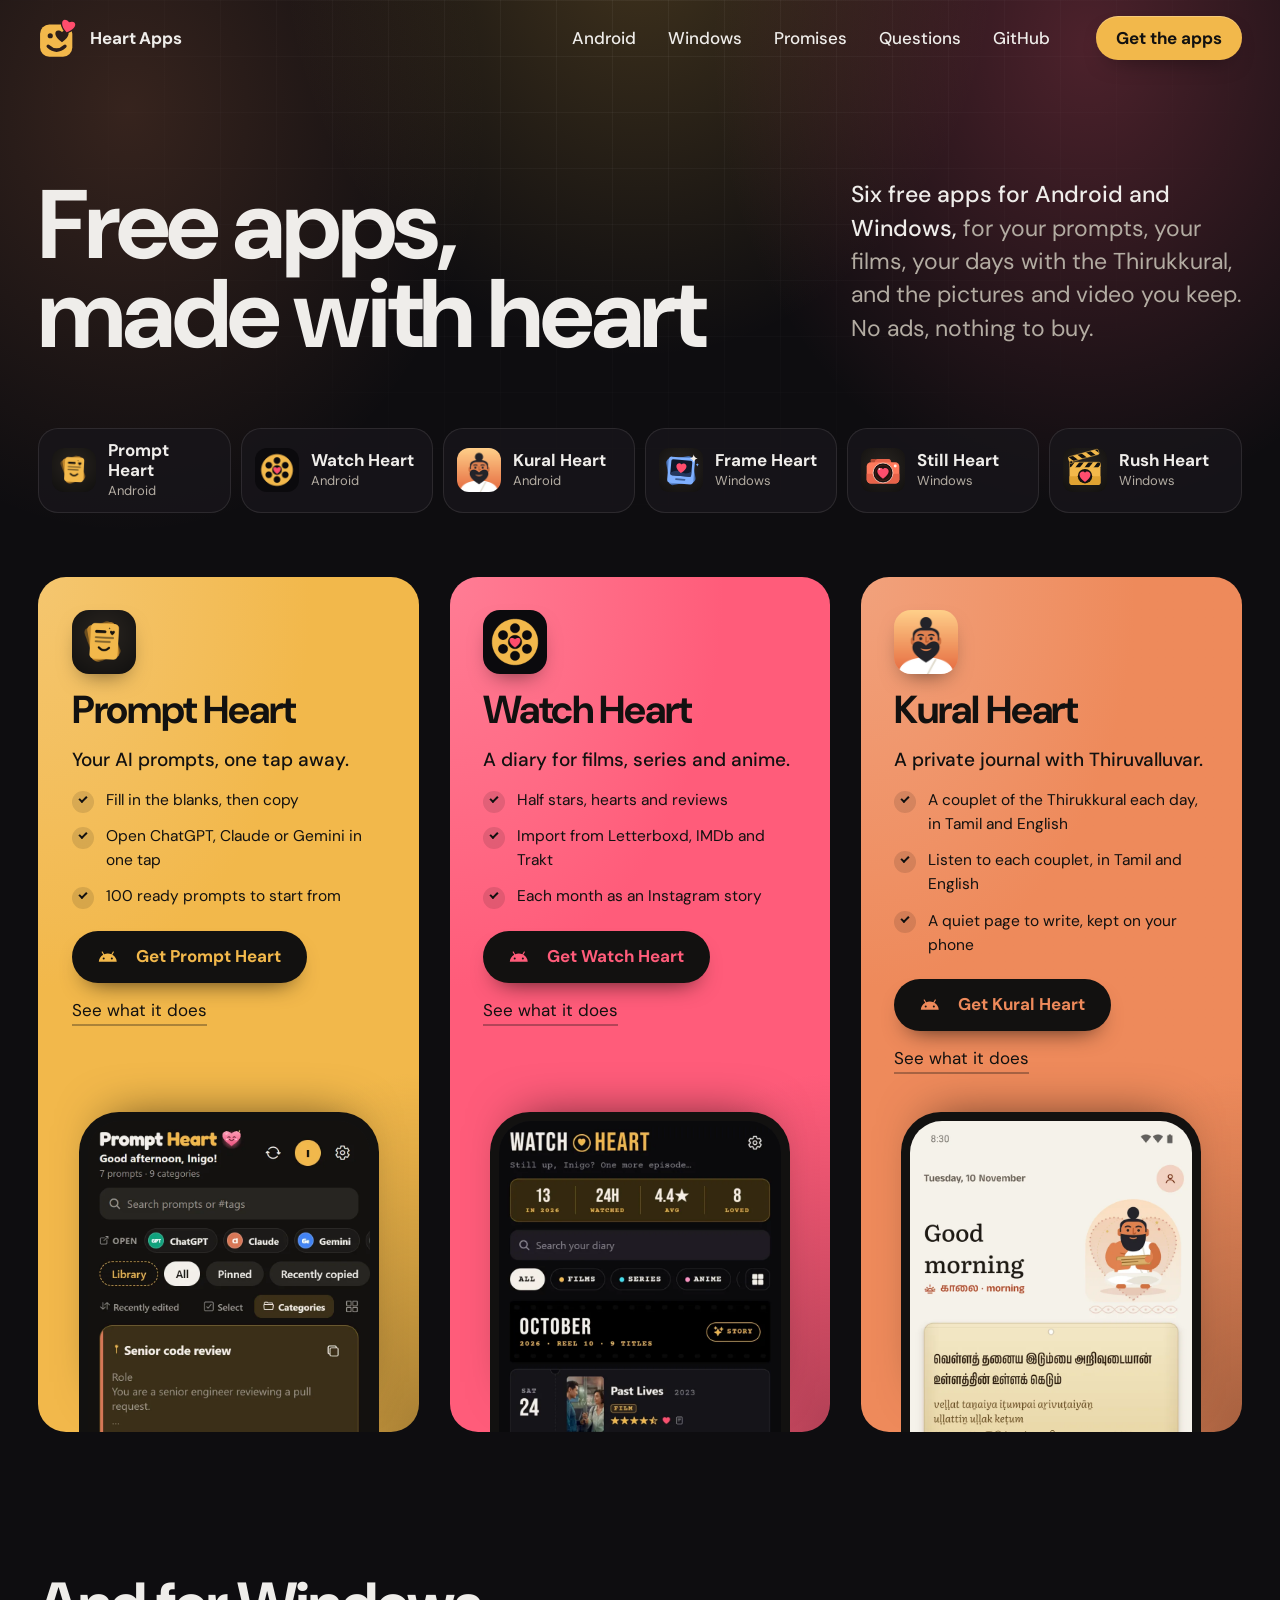
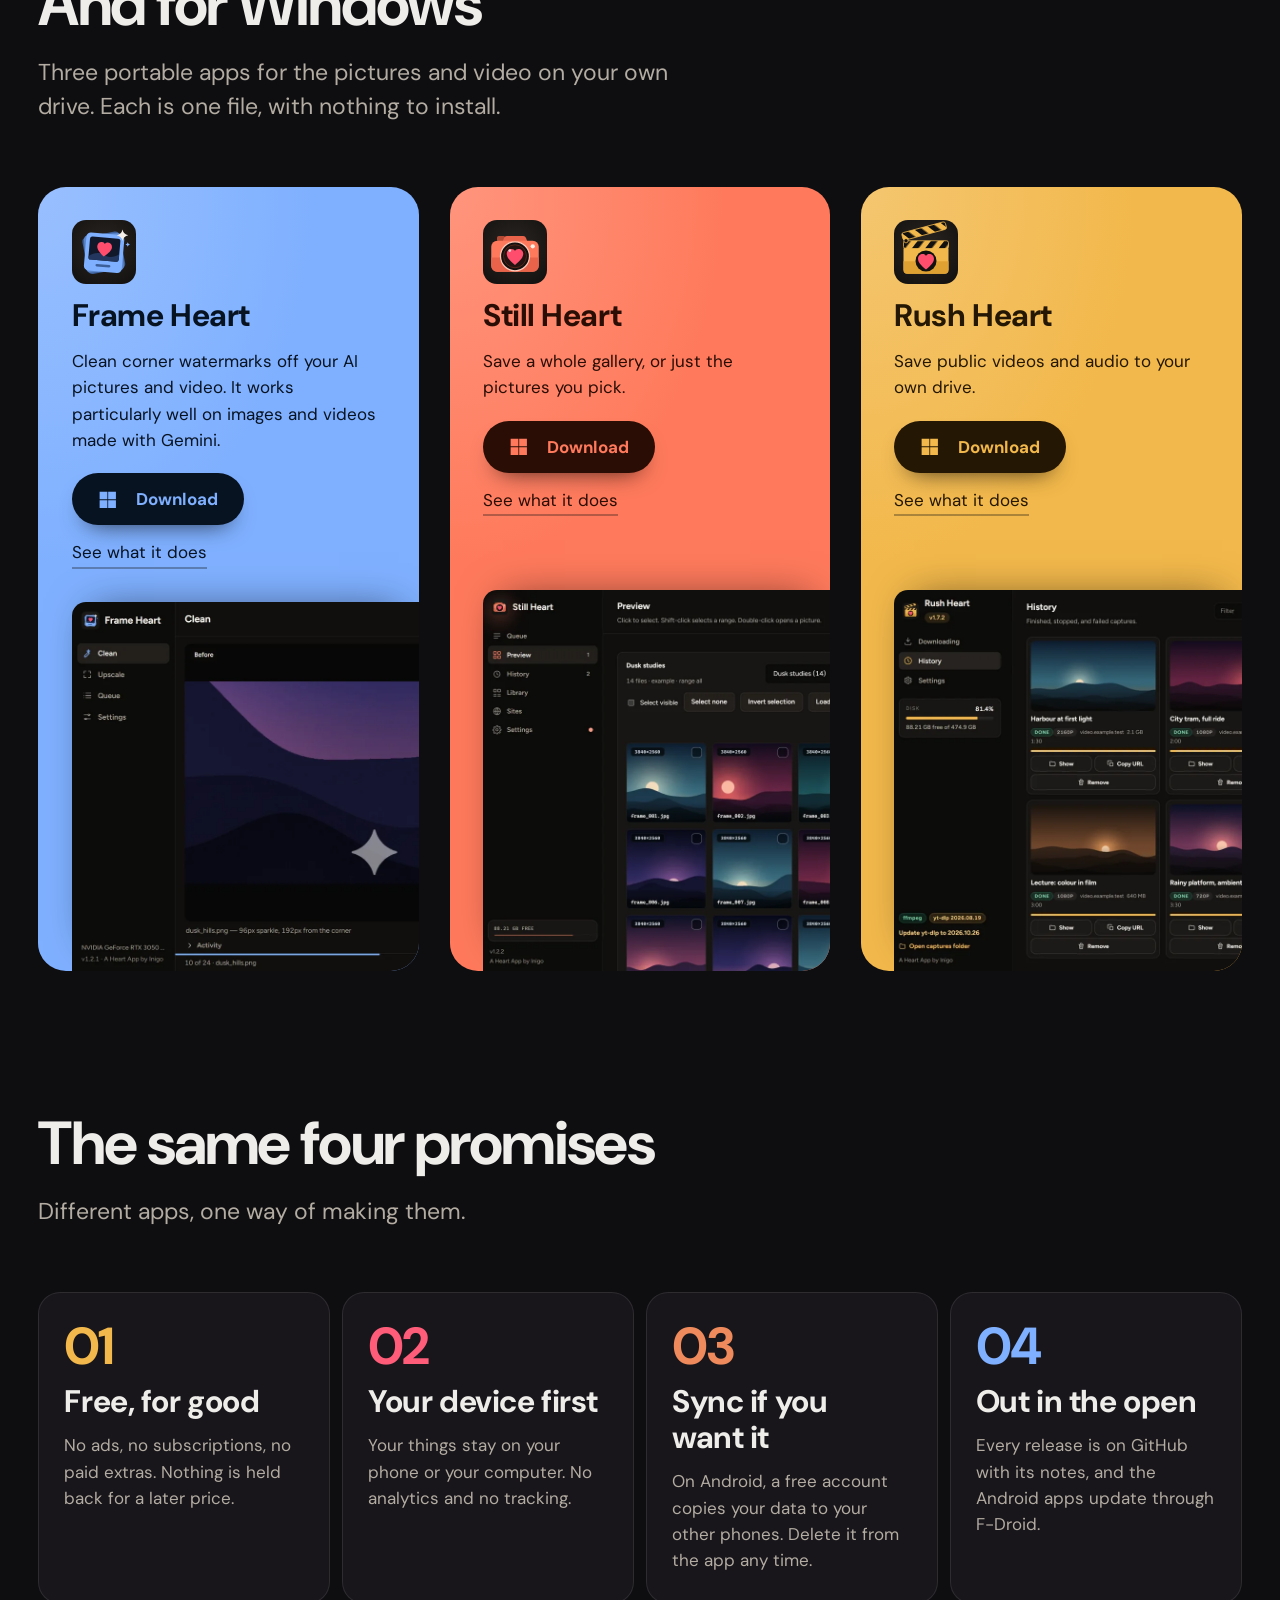
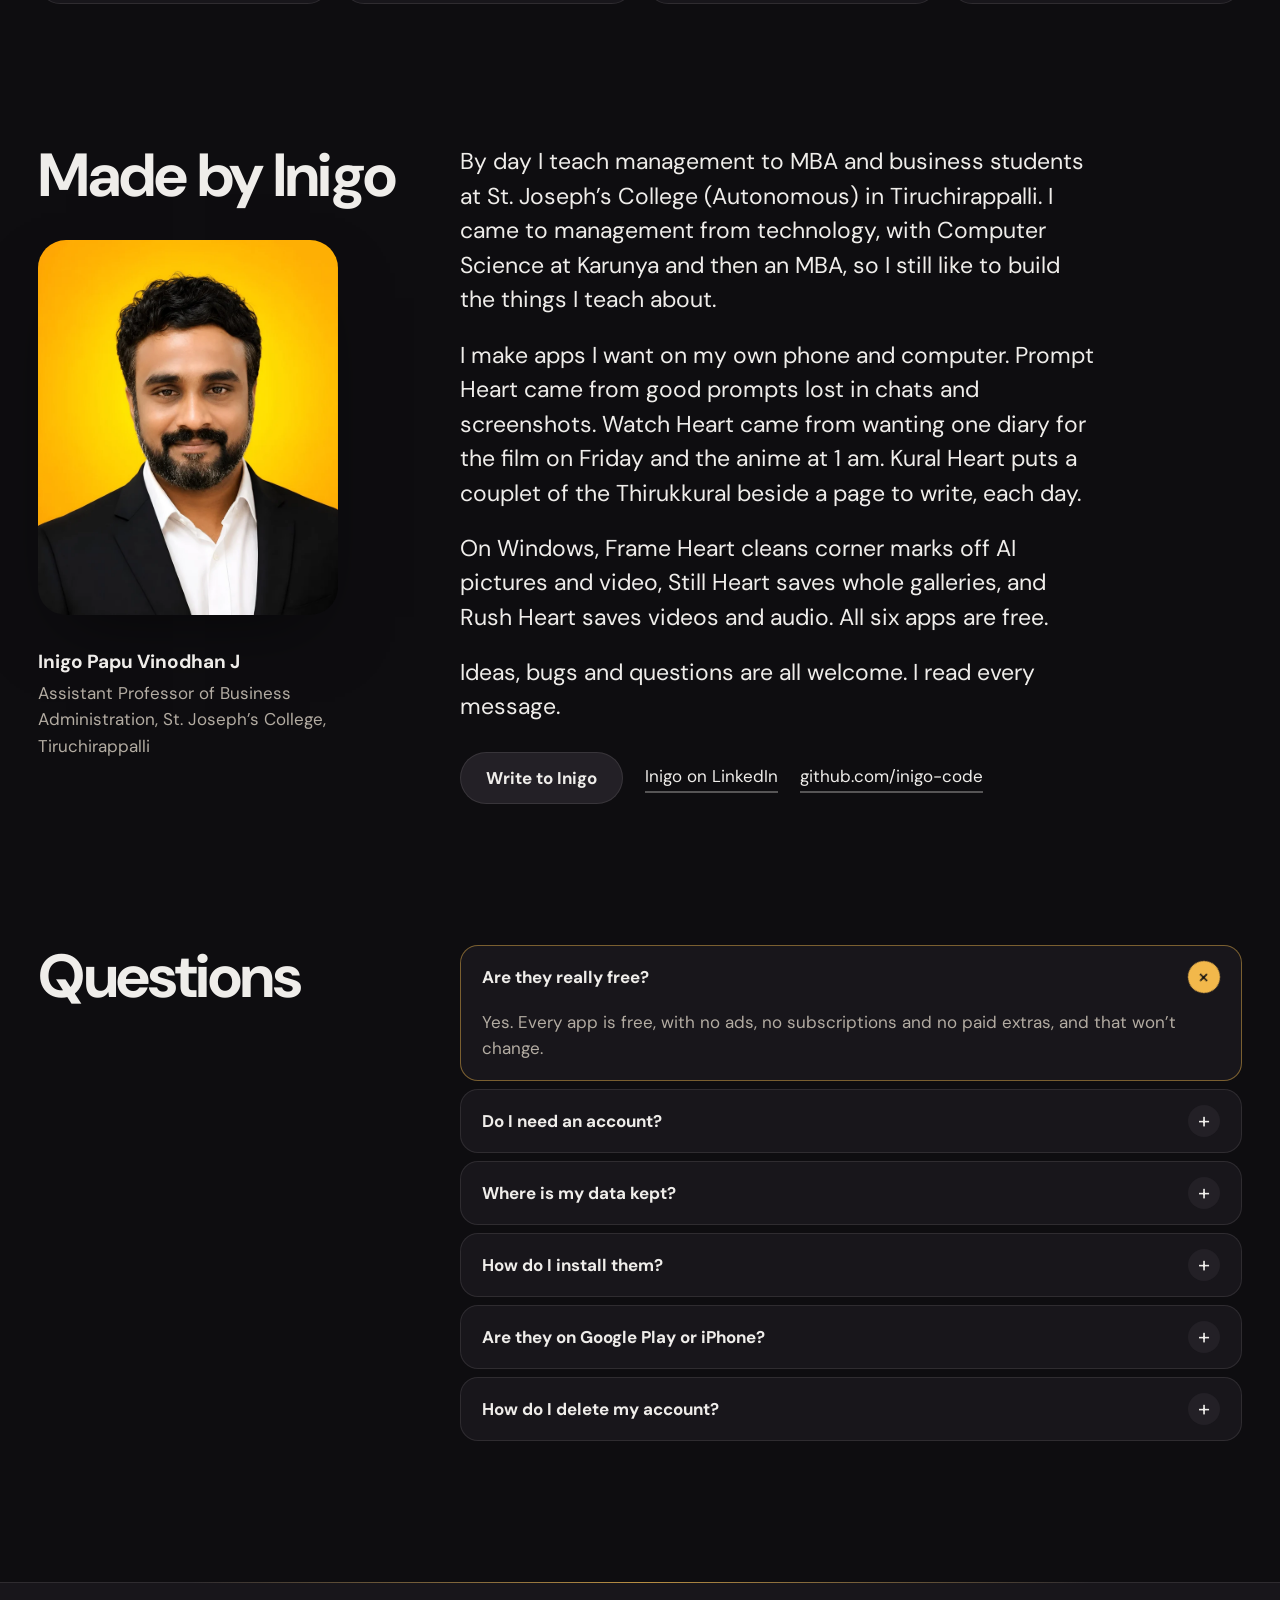
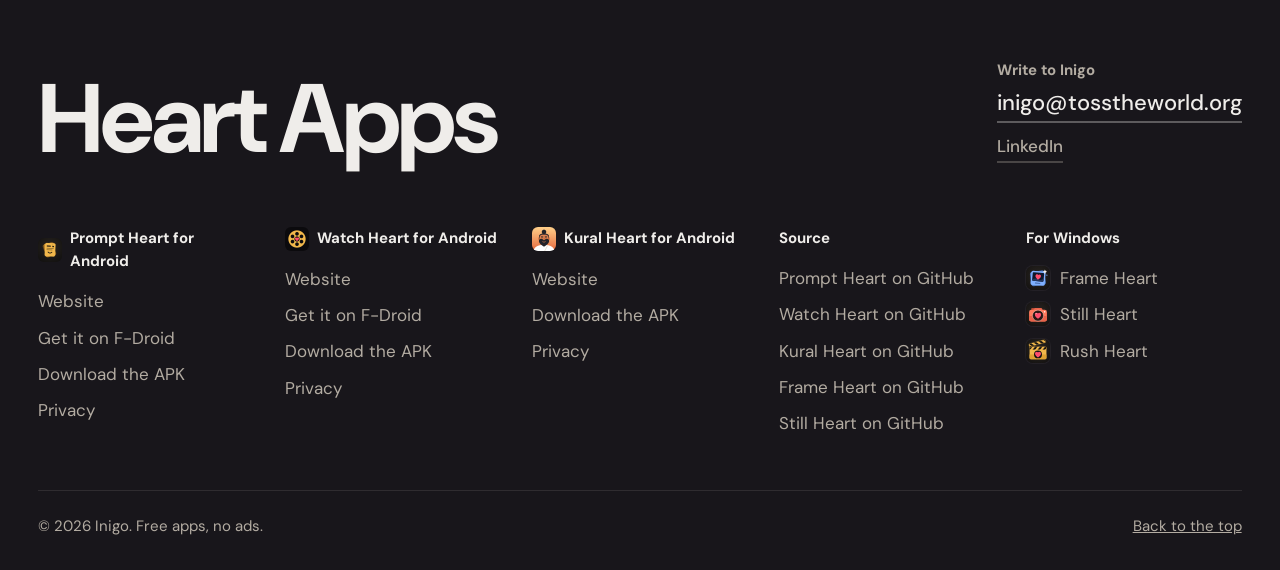
==== index.html @ 4a8f4461 "About: drop the TOSS and SEYALYST paragraph" ====
<!doctype html>
<html lang="en">
<head>
  <meta charset="utf-8">
  <meta name="viewport" content="width=device-width, initial-scale=1">
  <title>Heart Apps · Free apps, made with heart</title>
  <meta name="description" content="Free apps by Inigo. Prompt Heart, Watch Heart and Kural Heart for Android; Frame Heart, Still Heart and Rush Heart for Windows. No ads, no tracking, nothing to buy.">
  <meta name="theme-color" content="#0E0D10">
  <meta property="og:title" content="Heart Apps">
  <meta property="og:description" content="Free apps for Android and Windows, made with heart. No ads, no tracking, nothing to buy.">
  <meta property="og:image" content="https://inigo-code.github.io/assets/heart-apps-preview.png">
  <meta property="og:image:width" content="1200">
  <meta property="og:image:height" content="630">
  <meta property="og:image:alt" content="The Heart Apps logo: a smiling app tile whose heart-shaped eye has popped out">
  <meta name="twitter:card" content="summary_large_image">
  <link rel="icon" href="assets/heart-apps.svg" type="image/svg+xml">
  <link rel="icon" href="assets/heart-apps-180.png" sizes="180x180">
  <link rel="apple-touch-icon" href="assets/heart-apps-180.png">
  <link rel="preconnect" href="https://fonts.googleapis.com">
  <link rel="preconnect" href="https://fonts.gstatic.com" crossorigin>
  <link href="https://fonts.googleapis.com/css2?family=DM+Sans:opsz,wght@9..40,400;9..40,500;9..40,700&display=swap" rel="stylesheet">
  <link rel="stylesheet" href="heart.css">
  <link rel="stylesheet" href="site.css">
  <script>document.documentElement.classList.add('js')</script>
</head>
<body>
<main id="top">

  <header class="bar wrap">
    <a class="brand" href="#top" aria-label="Heart Apps, back to top"><img src="assets/heart-apps.svg" width="40" height="40" alt="">Heart Apps</a>
    <nav aria-label="Sections">
      <a href="#apps">Android</a>
      <a href="#windows">Windows</a>
      <a href="#promises">Promises</a>
      <a href="#questions">Questions</a>
      <a href="https://github.com/inigo-code">GitHub</a>
    </nav>
    <a class="button button-small" href="#apps">Get the apps</a>
  </header>

  <section class="intro wrap" aria-labelledby="hero-title">
    <h1 id="hero-title" class="h1" data-reveal>Free apps,<br> made with heart</h1>
    <p class="lede" data-reveal style="--i:1"><strong>Six free apps for Android and Windows,</strong> for your prompts, your films, your days with the Thirukkural, and the pictures and video you keep. No ads, nothing to buy.</p>
    <nav class="family" aria-label="All six apps" data-reveal style="--i:2">
      <a href="https://inigo-code.github.io/prompt-heart-site/"><img src="assets/prompt-heart.png" width="44" height="44" alt=""><span><strong>Prompt Heart</strong><small>Android</small></span></a>
      <a href="https://inigo-code.github.io/watch-heart-site/"><img src="assets/watch-heart.png" width="44" height="44" alt=""><span><strong>Watch Heart</strong><small>Android</small></span></a>
      <a href="https://inigo-code.github.io/kural-heart-site/"><img src="assets/kural-heart.png" width="44" height="44" alt=""><span><strong>Kural Heart</strong><small>Android</small></span></a>
      <a class="win" href="https://inigo-code.github.io/frame-heart-site/"><img src="assets/frame-heart.svg" width="44" height="44" alt=""><span><strong>Frame Heart</strong><small>Windows</small></span></a>
      <a class="win" href="https://inigo-code.github.io/still-heart-site/"><img src="assets/still-heart.svg" width="44" height="44" alt=""><span><strong>Still Heart</strong><small>Windows</small></span></a>
      <a class="win" href="https://inigo-code.github.io/rush-heart-site/"><img src="assets/rush-heart.svg" width="44" height="44" alt=""><span><strong>Rush Heart</strong><small>Windows</small></span></a>
    </nav>
  </section>

  <!-- The Android apps, each on its own field of colour, each with one screen -->
  <section id="apps" class="apps wrap" aria-label="The apps">
    <article class="app app-ph" aria-labelledby="ph-title" data-reveal style="--i:2">
      <div class="app-text">
        <img class="app-icon" src="assets/prompt-heart.png" width="72" height="72" alt="">
        <h2 id="ph-title" class="h2">Prompt Heart</h2>
        <p class="app-line">Your AI prompts, one tap away.</p>
        <ul class="ticks">
          <li>Fill in the blanks, then copy</li>
          <li>Open ChatGPT, Claude or Gemini in one tap</li>
          <li>100 ready prompts to start from</li>
        </ul>
        <p class="actions">
          <a class="button" href="https://inigo-code.github.io/prompt-heart-site/fdroid.html" aria-label="Get Prompt Heart for Android"><svg class="button-logo" viewBox="0 0 24 24" aria-hidden="true" focusable="false"><path d="M17.6 9.48l1.84-3.18c.16-.31.04-.69-.26-.85-.29-.15-.65-.06-.83.22l-1.88 3.24a11.43 11.43 0 0 0-8.94 0L5.65 5.67c-.19-.28-.55-.37-.84-.22-.3.16-.42.54-.26.85L6.4 9.48A10.78 10.78 0 0 0 1 18h22a10.78 10.78 0 0 0-5.4-8.52zM7 15.25a1.25 1.25 0 1 1 0-2.5 1.25 1.25 0 0 1 0 2.5zm10 0a1.25 1.25 0 1 1 0-2.5 1.25 1.25 0 0 1 0 2.5z"/></svg>Get Prompt Heart</a>
          <a class="link" href="https://inigo-code.github.io/prompt-heart-site/">See what it does</a>
        </p>
      </div>
      <figure class="app-shot phone"><img src="assets/ph-home.webp" width="780" height="1688" alt="Prompt Heart's home screen: pinned prompts with their categories and an Open bar for ChatGPT, Claude and Gemini" fetchpriority="high"></figure>
    </article>

    <article class="app app-wh" aria-labelledby="wh-title" data-reveal style="--i:3">
      <div class="app-text">
        <img class="app-icon" src="assets/watch-heart.png" width="72" height="72" alt="">
        <h2 id="wh-title" class="h2">Watch Heart</h2>
        <p class="app-line">A diary for films, series and anime.</p>
        <ul class="ticks">
          <li>Half stars, hearts and reviews</li>
          <li>Import from Letterboxd, IMDb and Trakt</li>
          <li>Each month as an Instagram story</li>
        </ul>
        <p class="actions">
          <a class="button" href="https://inigo-code.github.io/watch-heart-site/fdroid.html" aria-label="Get Watch Heart for Android"><svg class="button-logo" viewBox="0 0 24 24" aria-hidden="true" focusable="false"><path d="M17.6 9.48l1.84-3.18c.16-.31.04-.69-.26-.85-.29-.15-.65-.06-.83.22l-1.88 3.24a11.43 11.43 0 0 0-8.94 0L5.65 5.67c-.19-.28-.55-.37-.84-.22-.3.16-.42.54-.26.85L6.4 9.48A10.78 10.78 0 0 0 1 18h22a10.78 10.78 0 0 0-5.4-8.52zM7 15.25a1.25 1.25 0 1 1 0-2.5 1.25 1.25 0 0 1 0 2.5zm10 0a1.25 1.25 0 1 1 0-2.5 1.25 1.25 0 0 1 0 2.5z"/></svg>Get Watch Heart</a>
          <a class="link" href="https://inigo-code.github.io/watch-heart-site/">See what it does</a>
        </p>
      </div>
      <figure class="app-shot phone"><img src="assets/wh-diary.webp" width="780" height="1689" alt="Watch Heart's diary: October as a reel of film, each viewing a ticket stub with its poster, stars and a heart"></figure>
    </article>

    <article class="app app-kh" aria-labelledby="kh-title" data-reveal style="--i:4">
      <div class="app-text">
        <img class="app-icon" src="assets/kural-heart-144.png" width="72" height="72" alt="">
        <h2 id="kh-title" class="h2">Kural Heart</h2>
        <p class="app-line">A private journal with Thiruvalluvar.</p>
        <ul class="ticks">
          <li>A couplet of the Thirukkural each day, in Tamil and English</li>
          <li>Listen to each couplet, in Tamil and English</li>
          <li>A quiet page to write, kept on your phone</li>
        </ul>
        <p class="actions">
          <a class="button" href="https://github.com/inigo-code/kural-heart/releases/latest/download/kuralheart.apk" aria-label="Get Kural Heart for Android"><svg class="button-logo" viewBox="0 0 24 24" aria-hidden="true" focusable="false"><path d="M17.6 9.48l1.84-3.18c.16-.31.04-.69-.26-.85-.29-.15-.65-.06-.83.22l-1.88 3.24a11.43 11.43 0 0 0-8.94 0L5.65 5.67c-.19-.28-.55-.37-.84-.22-.3.16-.42.54-.26.85L6.4 9.48A10.78 10.78 0 0 0 1 18h22a10.78 10.78 0 0 0-5.4-8.52zM7 15.25a1.25 1.25 0 1 1 0-2.5 1.25 1.25 0 0 1 0 2.5zm10 0a1.25 1.25 0 1 1 0-2.5 1.25 1.25 0 0 1 0 2.5z"/></svg>Get Kural Heart</a>
          <a class="link" href="https://inigo-code.github.io/kural-heart-site/">See what it does</a>
        </p>
      </div>
      <figure class="app-shot phone"><img src="assets/kh-today.webp" width="780" height="1688" alt="Kural Heart's Today screen: a good-morning greeting with Valluvar reading, Kural 622 on its palm leaf and Aiyar's English beneath" loading="lazy"></figure>
    </article>
  </section>

  <!-- The Windows apps -->
  <section id="windows" class="section wrap" aria-labelledby="windows-title">
    <div class="head">
      <h2 id="windows-title" class="h2" data-reveal>And for Windows</h2>
      <p data-reveal style="--i:1">Three portable apps for the pictures and video on your own drive. Each is one file, with nothing to install.</p>
    </div>
    <div class="win-apps">
    <article class="win-app" style="--tone:#7fb0ff;--tone-ink:#081322" aria-labelledby="frame-title" data-reveal style="--i:0">
      <div class="win-app-text">
        <img class="app-icon" src="assets/frame-heart.svg" width="72" height="72" alt="">
        <h3 id="frame-title" class="h3">Frame Heart</h3>
        <p>Clean corner watermarks off your AI pictures and video. It works particularly well on images and videos made with Gemini.</p>
        <p class="actions"><a class="button" href="https://github.com/inigo-code/frame-heart-site/releases/latest/download/FrameHeart.exe" aria-label="Download Frame Heart for Windows"><svg class="button-logo" viewBox="0 0 24 24" aria-hidden="true" focusable="false"><path d="M2 2h9.5v9.5H2zM12.5 2H22v9.5h-9.5zM2 12.5h9.5V22H2zM12.5 12.5H22V22h-9.5z"/></svg>Download</a><a class="link" href="https://inigo-code.github.io/frame-heart-site/">See what it does</a></p>
      </div>
      <figure><img src="assets/frame-window.webp" width="1240" height="800" alt="The Frame Heart window: a large before and after viewer, with the file and save settings on the right." loading="lazy"></figure>
    </article>
    <article class="win-app" style="--tone:#ff7a5c;--tone-ink:#2a0d05" aria-labelledby="still-title" data-reveal style="--i:1">
      <div class="win-app-text">
        <img class="app-icon" src="assets/still-heart.svg" width="72" height="72" alt="">
        <h3 id="still-title" class="h3">Still Heart</h3>
        <p>Save a whole gallery, or just the pictures you pick.</p>
        <p class="actions"><a class="button" href="https://github.com/inigo-code/still-heart-site/releases/latest/download/StillHeart.exe" aria-label="Download Still Heart for Windows"><svg class="button-logo" viewBox="0 0 24 24" aria-hidden="true" focusable="false"><path d="M2 2h9.5v9.5H2zM12.5 2H22v9.5h-9.5zM2 12.5h9.5V22H2zM12.5 12.5H22V22h-9.5z"/></svg>Download</a><a class="link" href="https://inigo-code.github.io/still-heart-site/">See what it does</a></p>
      </div>
      <figure><img src="assets/still-window.webp" width="1240" height="800" alt="The Still Heart preview: a grid of pictures from one album, each with its size and a checkbox." loading="lazy"></figure>
    </article>
    <article class="win-app" style="--tone:#f2b84b;--tone-ink:#241703" aria-labelledby="rush-title" data-reveal style="--i:2">
      <div class="win-app-text">
        <img class="app-icon" src="assets/rush-heart.svg" width="72" height="72" alt="">
        <h3 id="rush-title" class="h3">Rush Heart</h3>
        <p>Save public videos and audio to your own drive.</p>
        <p class="actions"><a class="button" href="https://github.com/inigo-code/rush-heart-site/releases/latest/download/RushHeart.exe" aria-label="Download Rush Heart for Windows"><svg class="button-logo" viewBox="0 0 24 24" aria-hidden="true" focusable="false"><path d="M2 2h9.5v9.5H2zM12.5 2H22v9.5h-9.5zM2 12.5h9.5V22H2zM12.5 12.5H22V22h-9.5z"/></svg>Download</a><a class="link" href="https://inigo-code.github.io/rush-heart-site/">See what it does</a></p>
      </div>
      <figure><img src="assets/rush-window.webp" width="1240" height="800" alt="The Rush Heart history: finished downloads as cards, each with its picture, resolution and size." loading="lazy"></figure>
    </article>
    </div>
  </section>

  <!-- What every app promises -->
  <section id="promises" class="section wrap" aria-labelledby="promises-title">
    <div class="head">
      <h2 id="promises-title" class="h2" data-reveal>The same four promises</h2>
      <p data-reveal style="--i:1">Different apps, one way of making them.</p>
    </div>
    <dl class="promises">
      <div data-reveal><dt class="h3">Free, for good</dt><dd>No ads, no subscriptions, no paid extras. Nothing is held back for a later price.</dd></div>
      <div data-reveal style="--i:1"><dt class="h3">Your device first</dt><dd>Your things stay on your phone or your computer. No analytics and no tracking.</dd></div>
      <div data-reveal style="--i:2"><dt class="h3">Sync if you want it</dt><dd>On Android, a free account copies your data to your other phones. Delete it from the app any time.</dd></div>
      <div data-reveal style="--i:3"><dt class="h3">Out in the open</dt><dd>Every release is on GitHub with its notes, and the Android apps update through F-Droid.</dd></div>
    </dl>
  </section>

  <!-- Who makes them -->
  <section class="section wrap" aria-labelledby="about-title">
    <div class="note">
      <div class="about-side">
        <h2 id="about-title" class="h2" data-reveal>Made by Inigo</h2>
        <img class="about-photo" src="assets/inigo.webp" width="720" height="900" alt="Inigo, smiling, in a dark jacket and white shirt against a golden background." loading="lazy" data-reveal style="--i:1">
        <p class="about-role"><strong>Inigo Papu Vinodhan J</strong><span>Assistant Professor of Business Administration, St.&nbsp;Joseph’s College, Tiruchirappalli</span></p>
      </div>
      <div data-reveal style="--i:1">
        <div class="copy">
          <p>By day I teach management to MBA and business students at St.&nbsp;Joseph’s College (Autonomous) in Tiruchirappalli. I came to management from technology, with Computer Science at Karunya and then an MBA, so I still like to build the things I teach about.</p>
          <p>I make apps I want on my own phone and computer. Prompt Heart came from good prompts lost in chats and screenshots. Watch Heart came from wanting one diary for the film on Friday and the anime at 1 am. Kural Heart puts a couplet of the Thirukkural beside a page to write, each day.</p>
          <p>On Windows, Frame Heart cleans corner marks off AI pictures and video, Still Heart saves whole galleries, and Rush Heart saves videos and audio. All six apps are free.</p>
          <p>Ideas, bugs and questions are all welcome. I read every message.</p>
        </div>
        <p class="actions"><a class="button button-tone" href="mailto:inigo@tosstheworld.org?subject=Heart%20Apps">Write to Inigo</a><a class="link" href="https://www.linkedin.com/in/inigojoseph/">Inigo on LinkedIn</a><a class="link" href="https://github.com/inigo-code">github.com/inigo-code</a></p>
      </div>
    </div>
  </section>

  <!-- Questions -->
  <section id="questions" class="section wrap" aria-labelledby="faq-title">
    <div class="faq">
      <div class="head"><h2 id="faq-title" class="h2" data-reveal>Questions</h2></div>
      <div class="faq-list" data-reveal style="--i:1">
        <details name="faq" open><summary>Are they really free?</summary><p>Yes. Every app is free, with no ads, no subscriptions and no paid extras, and that won’t change.</p></details>
        <details name="faq"><summary>Do I need an account?</summary><p>No. The Windows apps have no accounts of their own. On Android everything works without one, and an account only adds sync, so your prompts or your diary follow you to another phone.</p></details>
        <details name="faq"><summary>Where is my data kept?</summary><p>On your phone or computer first. If you sign in to an Android app, a copy is kept in your own private account, which only you can read. Kural Heart has no account at all: its journal stays on your phone, and its backups are locked with a passphrase only you know. Each app’s privacy policy lists exactly what is kept: <a class="link" href="https://inigo-code.github.io/prompt-heart-site/privacy.html">Prompt Heart</a>, <a class="link" href="https://inigo-code.github.io/watch-heart-site/privacy.html">Watch Heart</a>, <a class="link" href="https://inigo-code.github.io/kural-heart-site/privacy.html">Kural Heart</a>.</p></details>
        <details name="faq"><summary>How do I install them?</summary><p>On Android, add the app’s F-Droid repository once and updates arrive like any other app, or download the APK from GitHub. Kural Heart is an APK from GitHub for now, and smaller updates arrive inside the app. On Windows, download the one file and open it. Windows may warn you, because the apps aren’t code-signed; each app’s site explains what to do.</p></details>
        <details name="faq"><summary>Are they on Google Play or iPhone?</summary><p>Not yet on Google Play; it’s next. There is no iPhone or Mac version.</p></details>
        <details name="faq"><summary>How do I delete my account?</summary><p>In Prompt Heart or Watch Heart, open Settings and choose Delete account. Each app’s website also explains how to ask for deletion without the app.</p></details>
      </div>
    </div>
  </section>

</main>

<footer class="foot">
  <div class="wrap">
    <div class="foot-top">
      <p class="foot-name" aria-hidden="true">Heart Apps</p>
      <div class="foot-contact"><h2>Write to Inigo</h2><a class="link" href="mailto:inigo@tosstheworld.org?subject=Heart%20Apps">inigo@tosstheworld.org</a><a class="link foot-in" href="https://www.linkedin.com/in/inigojoseph/">LinkedIn</a></div>
    </div>
    <div class="foot-cols">
      <nav aria-label="Prompt Heart for Android"><h2 class="foot-app"><img src="assets/prompt-heart.png" width="24" height="24" alt="">Prompt Heart for Android</h2><a href="https://inigo-code.github.io/prompt-heart-site/">Website</a><a href="https://inigo-code.github.io/prompt-heart-site/fdroid.html">Get it on F-Droid</a><a href="https://github.com/inigo-code/prompt-heart/releases/latest/download/promptheart.apk">Download the APK</a><a href="https://inigo-code.github.io/prompt-heart-site/privacy.html">Privacy</a></nav>
      <nav aria-label="Watch Heart for Android"><h2 class="foot-app"><img src="assets/watch-heart.png" width="24" height="24" alt="">Watch Heart for Android</h2><a href="https://inigo-code.github.io/watch-heart-site/">Website</a><a href="https://inigo-code.github.io/watch-heart-site/fdroid.html">Get it on F-Droid</a><a href="https://github.com/inigo-code/watch-heart/releases/latest/download/watch-heart.apk">Download the APK</a><a href="https://inigo-code.github.io/watch-heart-site/privacy.html">Privacy</a></nav>
      <nav aria-label="Kural Heart for Android"><h2 class="foot-app"><img src="assets/kural-heart.png" width="24" height="24" alt="">Kural Heart for Android</h2><a href="https://inigo-code.github.io/kural-heart-site/">Website</a><a href="https://github.com/inigo-code/kural-heart/releases/latest/download/kuralheart.apk">Download the APK</a><a href="https://inigo-code.github.io/kural-heart-site/privacy.html">Privacy</a></nav>
      <nav aria-label="Source"><h2>Source</h2><a href="https://github.com/inigo-code/prompt-heart">Prompt Heart on GitHub</a><a href="https://github.com/inigo-code/watch-heart">Watch Heart on GitHub</a><a href="https://github.com/inigo-code/kural-heart">Kural Heart on GitHub</a><a href="https://github.com/inigo-code/frame-heart">Frame Heart on GitHub</a><a href="https://github.com/inigo-code/still-heart">Still Heart on GitHub</a></nav>
      <nav aria-label="For Windows"><h2>For Windows</h2><a class="to-app" href="https://inigo-code.github.io/frame-heart-site/"><img src="assets/frame-heart.svg" width="24" height="24" alt="">Frame Heart</a><a class="to-app" href="https://inigo-code.github.io/still-heart-site/"><img src="assets/still-heart.svg" width="24" height="24" alt="">Still Heart</a><a class="to-app" href="https://inigo-code.github.io/rush-heart-site/"><img src="assets/rush-heart.svg" width="24" height="24" alt="">Rush Heart</a></nav>
    </div>
    <div class="foot-last"><p>© 2026 Inigo. Free apps, no ads.</p><a href="#top">Back to the top</a></div>
  </div>
</footer>

<script src="heart.js" defer></script>
</body>
</html>
---- heart.css ----
/* Heart: the shared layout of the Heart Apps sites. Each site sets its own colours and faces in
   its theme file; everything here reads only the tokens below. */

:root {
  --bg: #0E0D10;
  --surface: #18161B;
  --surface-2: #232026;
  --ink: #EFEDEA;
  --muted: #B3ACA2;
  --accent: #F2B84B;
  --accent-ink: #121110;
  --accent-hover: #F6C76E;
  --field: var(--accent);
  --field-ink: var(--accent-ink);
  --font-display: 'DM Sans', system-ui, sans-serif;
  --font-text: 'DM Sans', system-ui, sans-serif;
  --display-weight: 700;
  --display-track: -0.035em;
  --display-case: none;
  --s-small: 0.9375rem;
  --s-body: 1.0625rem;
  --s-lede: clamp(1.1875rem, 1rem + 0.6vw, 1.4375rem);
  --s-head: clamp(1.5rem, 1.15rem + 1vw, 2rem);
  --s-h2: clamp(2.25rem, 1.4rem + 3vw, 4rem);
  --s-h1: clamp(2.75rem, 1.2rem + 5.6vw, 6.25rem);
  --margin: clamp(1rem, 3vw, 2.5rem);
  --max: 1240px;
  --gap: clamp(1rem, 2.4vw, 2rem);
  --section: clamp(6rem, 11vw, 10rem);
  --radius: 28px;
  --ease-out: cubic-bezier(0.22, 1, 0.36, 1);
  /* Read from the colours above, so every theme gets its own lines, glows and shadows. */
  --line: color-mix(in srgb, var(--ink) 10%, transparent);
  --line-strong: color-mix(in srgb, var(--ink) 18%, transparent);
  --glow: color-mix(in srgb, var(--accent) 30%, transparent);
  --shadow: 0 30px 70px -28px rgb(0 0 0 / 0.55);
}

*, *::before, *::after { box-sizing: border-box; }
html { -webkit-text-size-adjust: 100%; scroll-behavior: smooth; scroll-padding-top: 96px; }
body { margin: 0; overflow-x: clip; background: var(--bg); color: var(--ink); font: 400 var(--s-body)/1.55 var(--font-text); -webkit-font-smoothing: antialiased; text-rendering: optimizeLegibility; }
img { display: block; max-width: 100%; height: auto; }
a { color: inherit; }
h1, h2, h3, p, ul, ol, dl, dd, figure { margin: 0; }
ul, ol { padding: 0; list-style: none; }
button { font: inherit; color: inherit; background: none; border: 0; padding: 0; cursor: pointer; }
:focus-visible { outline: 3px solid var(--accent); outline-offset: 3px; border-radius: 6px; }
::selection { background: var(--accent); color: var(--accent-ink); }
.nums { font-variant-numeric: tabular-nums; }
.visually-hidden { position: absolute; width: 1px; height: 1px; overflow: hidden; clip-path: inset(50%); white-space: nowrap; }

.wrap { width: 100%; max-width: calc(var(--max) + 2 * var(--margin)); margin-inline: auto; padding-inline: var(--margin); }
.section { padding-block: var(--section) 0; }

/* The lit ground: the page's own colour glows from the top, over a fine grid that fades out. */
main { position: relative; isolation: isolate; }
main::before, main::after { content: ''; position: absolute; inset: 0 0 auto; z-index: -1; pointer-events: none; }
main::before { height: min(1100px, 130vh); background: radial-gradient(60% 70% at 72% 0%, var(--glow), transparent 70%), radial-gradient(45% 55% at 8% 12%, color-mix(in srgb, var(--accent) 10%, transparent), transparent 70%); }
main::after { height: min(900px, 110vh); background-image: linear-gradient(var(--line) 1px, transparent 1px), linear-gradient(90deg, var(--line) 1px, transparent 1px); background-size: 56px 56px; background-position: center top; -webkit-mask-image: radial-gradient(70% 80% at 50% 0%, #000 0%, transparent 75%); mask-image: radial-gradient(70% 80% at 50% 0%, #000 0%, transparent 75%); opacity: 0.55; }

/* ---------- type ---------- */
.h1, .h2, .h3 { font-family: var(--font-display); font-weight: var(--display-weight); text-transform: var(--display-case); text-wrap: balance; }
.h1 { font-size: var(--s-h1); line-height: 0.98; letter-spacing: var(--display-track); }
.h2 { font-size: var(--s-h2); line-height: 1.04; letter-spacing: calc(var(--display-track) * 0.8); }
.h3 { font-size: var(--s-head); line-height: 1.15; letter-spacing: calc(var(--display-track) * 0.4); }
.lede { font-size: var(--s-lede); line-height: 1.45; max-width: 34ch; }
.soft { color: var(--muted); }
.copy p + p { margin-top: 0.9em; }
.head { display: grid; gap: 20px; max-width: 46rem; margin-bottom: clamp(2.5rem, 5vw, 4rem); }
.head p { font-size: var(--s-lede); line-height: 1.45; max-width: 40ch; color: var(--muted); }
.get .head p { color: inherit; }

/* ---------- controls ---------- */
.button { position: relative; display: inline-flex; align-items: center; justify-content: center; gap: 10px; min-height: 52px; padding: 0 26px; border-radius: 999px; background: var(--accent); color: var(--accent-ink); font-weight: 700; text-decoration: none; box-shadow: 0 10px 24px -14px rgb(0 0 0 / 0.6), inset 0 1px 0 rgb(255 255 255 / 0.25); transition: transform 160ms var(--ease-out), background-color 180ms ease, box-shadow 220ms ease; }
.button:active { transform: translateY(0) scale(0.96); }
.button-tone { background: var(--surface-2); color: var(--ink); box-shadow: inset 0 0 0 1px var(--line); }
.button-small { min-height: 44px; padding: 0 20px; }
/* A link's underline: faint at rest, drawn across in full on hover. */
.link { text-decoration: none; background: linear-gradient(currentColor, currentColor) 0 100% / 0 2px no-repeat, linear-gradient(color-mix(in srgb, currentColor 32%, transparent), color-mix(in srgb, currentColor 32%, transparent)) 0 100% / 100% 2px no-repeat; padding-bottom: 3px; transition: background-size 320ms var(--ease-out); }
@media (hover: hover) and (pointer: fine) {
  .button:hover { background: var(--accent-hover); transform: translateY(-2px); box-shadow: 0 16px 30px -14px rgb(0 0 0 / 0.65), inset 0 1px 0 rgb(255 255 255 / 0.25); }
  .button:active { transform: translateY(0) scale(0.96); }
  .button-tone:hover { background: color-mix(in srgb, var(--surface-2) 80%, var(--ink) 10%); box-shadow: inset 0 0 0 1px var(--line-strong); }
  .link:hover { background-size: 100% 2px, 100% 2px; }
}
.actions { display: flex; flex-wrap: wrap; align-items: center; gap: 14px 22px; }

/* ---------- the bar: it stays at the top, over a frosted strip ---------- */
.bar { position: sticky; top: 0; z-index: 50; display: flex; align-items: center; gap: 24px; min-height: 76px; }
.bar::before { content: ''; position: absolute; inset: 0 calc(50% - 50vw); z-index: -1; background: color-mix(in srgb, var(--bg) 78%, transparent); -webkit-backdrop-filter: blur(16px) saturate(1.4); backdrop-filter: blur(16px) saturate(1.4); border-bottom: 1px solid transparent; opacity: 0; transition: opacity 240ms ease, border-color 240ms ease; }
.bar.is-stuck::before { opacity: 1; border-bottom-color: var(--line); }
.brand { display: inline-flex; align-items: center; gap: 12px; min-height: 44px; font-family: var(--font-display); font-weight: var(--display-weight); font-size: var(--s-body); text-transform: var(--display-case); text-decoration: none; letter-spacing: -0.01em; }
.brand img { width: 40px; height: 40px; border-radius: 11px; transition: transform 300ms var(--ease-out); }
.bar nav { display: flex; gap: 4px; margin-left: auto; }
.bar nav + .button, .bar nav + .menu-button + .button { margin-left: 8px; }
.bar nav a { display: inline-flex; align-items: center; min-height: 40px; padding: 0 14px; border-radius: 999px; text-decoration: none; font-weight: 500; transition: color 180ms ease, background-color 180ms ease; }
.menu-button { display: none; }
@media (hover: hover) and (pointer: fine) {
  .bar nav a:hover { background: color-mix(in srgb, var(--ink) 8%, transparent); }
  .brand:hover img { transform: rotate(-8deg) scale(1.06); }
}

/* ---------- the hero ---------- */
.hero { display: grid; grid-template-columns: minmax(0, 7fr) minmax(0, 5fr); gap: var(--gap); align-items: center; padding-block: clamp(2rem, 6vw, 5rem) 0; }
.hero-text { display: grid; gap: 32px; align-content: center; }
.hero-text .lede { max-width: 30ch; }
.facts { display: flex; flex-wrap: wrap; gap: 8px; color: var(--muted); font-size: var(--s-small); }
.facts li { display: inline-flex; align-items: center; gap: 8px; min-height: 34px; padding: 0 14px 0 12px; border-radius: 999px; background: color-mix(in srgb, var(--ink) 6%, transparent); box-shadow: inset 0 0 0 1px var(--line); }
.facts li::before { content: ''; width: 7px; height: 7px; border-radius: 50%; background: var(--accent); }
.hero-media { position: relative; display: grid; justify-items: center; }
/* A soft pool of the accent colour under the hero's picture. */
.hero-media::before { content: ''; position: absolute; inset: 8% 4%; z-index: -1; border-radius: 50%; background: radial-gradient(closest-side, var(--glow), transparent); filter: blur(30px); }

/* A phone: the screen in a bezel with a lit edge, standing off the page. */
.phone { position: relative; width: min(100%, 310px); padding: 10px; border-radius: 46px; background: linear-gradient(155deg, color-mix(in srgb, var(--surface-2) 70%, var(--ink) 14%), var(--surface-2) 30%, color-mix(in srgb, var(--surface-2) 80%, #000) 100%); box-shadow: inset 0 0 0 1px var(--line-strong), var(--shadow); }
.phone img { width: 100%; border-radius: 37px; background: var(--surface); }
.hero .phone { width: min(100%, 360px); }

/* ---------- feature rows: words on one side, one screen on the other ---------- */
.rows { display: grid; gap: clamp(4rem, 9vw, 8rem); }
.row { display: grid; grid-template-columns: minmax(0, 1fr) minmax(0, 1fr); gap: clamp(2rem, 5vw, 5rem); align-items: center; }
.row-media { position: relative; display: grid; justify-items: center; overflow: hidden; padding-block: clamp(2rem, 4vw, 3.5rem); border-radius: var(--radius); background: radial-gradient(70% 60% at 50% 38%, color-mix(in srgb, var(--accent) 22%, var(--surface)), var(--surface) 72%); box-shadow: inset 0 0 0 1px var(--line); }
.row-media::before { content: ''; position: absolute; inset: 0; z-index: 0; background-image: radial-gradient(var(--line-strong) 1px, transparent 1.4px); background-size: 22px 22px; -webkit-mask-image: radial-gradient(60% 60% at 50% 40%, #000, transparent); mask-image: radial-gradient(60% 60% at 50% 40%, #000, transparent); }
.row-media > * { position: relative; z-index: 1; }
.row:nth-child(even) .row-media { order: -1; }
.row-text { display: grid; gap: 22px; max-width: 32rem; }
.row:nth-child(even) .row-text { justify-self: start; }
.ticks { display: grid; gap: 12px; }
.ticks li { position: relative; padding-left: 34px; }
.ticks li::before { content: ''; position: absolute; left: 0; top: 0.18em; width: 22px; height: 22px; border-radius: 50%; background: color-mix(in srgb, var(--accent) 18%, transparent); }
.ticks li::after { content: ''; position: absolute; left: 7px; top: 0.5em; width: 8px; height: 5px; border-left: 2px solid var(--accent); border-bottom: 2px solid var(--accent); transform: rotate(-45deg); }
.phone, .window { overflow: hidden; }
.phone img, .window img, .row-media img { transition: transform 600ms var(--ease-out); }
@media (hover: hover) and (pointer: fine) {
  .row-media:hover .phone img, .row-media:hover .window img { transform: scale(1.025); }
}

/* ---------- everything else: small cards in columns ---------- */
.more { display: grid; grid-template-columns: repeat(3, minmax(0, 1fr)); gap: 12px; }
.more div { position: relative; display: grid; gap: 8px; align-content: start; padding: 26px 26px 28px; border-radius: 22px; background: var(--surface); box-shadow: inset 0 0 0 1px var(--line); }
.more dt { display: flex; align-items: center; gap: 12px; font-weight: 700; font-size: 1.0625rem; }
.more dt::before { content: ''; flex: none; width: 10px; height: 10px; border-radius: 3px; background: var(--accent); }
.more dd { color: var(--muted); }

/* ---------- get it: the one field of colour ---------- */
.get { position: relative; overflow: hidden; display: grid; grid-template-columns: minmax(0, 5fr) minmax(0, 7fr); gap: var(--gap); padding: clamp(2rem, 4vw, 3.5rem); border-radius: calc(var(--radius) + 4px); background: radial-gradient(80% 120% at 0% 0%, color-mix(in srgb, var(--field) 82%, #fff), var(--field) 55%), var(--field); color: var(--field-ink); box-shadow: var(--shadow); }
.get::before { content: ''; position: absolute; right: -12%; bottom: -60%; width: 70%; aspect-ratio: 1; border-radius: 50%; background: radial-gradient(closest-side, color-mix(in srgb, var(--field-ink) 14%, transparent), transparent); pointer-events: none; }
.get > * { position: relative; }
.get .head { margin: 0; align-content: start; }
.ways { display: grid; gap: 10px; align-content: start; }
.way { display: grid; grid-template-columns: 48px minmax(0, 1fr) auto; gap: 18px; align-items: center; min-height: 84px; padding: 14px 22px 14px 18px; border-radius: 20px; background: color-mix(in srgb, var(--field-ink) 9%, transparent); text-decoration: none; transition: background-color 180ms ease, transform 160ms var(--ease-out), box-shadow 220ms ease; }
.way:active { transform: scale(0.985); }
.way img { width: 48px; height: 48px; border-radius: 12px; }
.way strong { display: block; }
.way span span { display: block; font-size: var(--s-small); opacity: 0.82; }
.way .go { display: inline-flex; align-items: center; gap: 8px; font-weight: 700; white-space: nowrap; }
.way .go::after { content: '→'; transition: transform 220ms var(--ease-out); }
.way-main { background: var(--field-ink); color: var(--field); }
@media (hover: hover) and (pointer: fine) {
  .way:hover { background: color-mix(in srgb, var(--field-ink) 16%, transparent); transform: translateY(-2px); }
  .way-main:hover { background: color-mix(in srgb, var(--field-ink) 90%, var(--field)); box-shadow: 0 18px 30px -18px rgb(0 0 0 / 0.6); }
  .way:hover .go::after { transform: translateX(4px); }
  .way:active { transform: scale(0.985); }
}

/* ---------- questions ---------- */
.faq { display: grid; grid-template-columns: minmax(0, 4fr) minmax(0, 8fr); gap: var(--gap); }
.faq .head { align-content: start; margin: 0; }
.faq-list { display: grid; gap: 8px; }
.faq-list details { border-radius: 18px; background: var(--surface); box-shadow: inset 0 0 0 1px var(--line); transition: background-color 180ms ease, box-shadow 180ms ease; }
.faq-list details[open] { box-shadow: inset 0 0 0 1px color-mix(in srgb, var(--accent) 45%, transparent); }
.faq-list summary { display: flex; justify-content: space-between; align-items: center; gap: 16px; min-height: 64px; padding: 16px 22px; font-weight: 700; cursor: pointer; list-style: none; }
.faq-list summary::-webkit-details-marker { display: none; }
.faq-list summary::after { content: '+'; flex: none; display: grid; place-items: center; width: 32px; height: 32px; border-radius: 50%; background: var(--surface-2); font-weight: 400; font-size: 1.375rem; line-height: 1; transition: transform 240ms var(--ease-out), background-color 180ms ease, color 180ms ease; }
.faq-list details[open] summary::after { transform: rotate(45deg); background: var(--accent); color: var(--accent-ink); }
.faq-list details p { padding: 0 22px 20px; max-width: 72ch; color: var(--muted); }
@media (hover: hover) and (pointer: fine) { .faq-list details:not([open]):hover { background: var(--surface-2); } }

/* ---------- note from the maker ---------- */
.note { display: grid; grid-template-columns: minmax(0, 4fr) minmax(0, 8fr); gap: var(--gap); }
.note .copy { font-size: var(--s-lede); line-height: 1.5; max-width: 40ch; }
.note .actions { margin-top: 28px; }

/* ---------- footer ---------- */
.foot { position: relative; margin-top: var(--section); padding-block: clamp(3rem, 6vw, 5rem) 32px; background: var(--surface); box-shadow: inset 0 1px 0 var(--line); overflow: hidden; }
.foot::before { content: ''; position: absolute; left: 50%; top: 0; width: min(900px, 90vw); height: 1px; transform: translateX(-50%); background: linear-gradient(90deg, transparent, var(--accent), transparent); opacity: 0.7; }
.foot-name { font-family: var(--font-display); font-weight: var(--display-weight); text-transform: var(--display-case); font-size: var(--s-h1); line-height: 0.9; letter-spacing: var(--display-track); white-space: nowrap; }
.foot-cols { display: grid; grid-template-columns: repeat(auto-fit, minmax(13rem, 1fr)); gap: 32px var(--gap); margin-top: clamp(2.5rem, 5vw, 4rem); }
.foot-cols h2 { font-size: var(--s-small); font-weight: 700; margin-bottom: 10px; }
.foot-cols a { display: block; padding-block: 5px; text-decoration: none; color: var(--muted); transition: color 180ms ease, transform 180ms var(--ease-out); }
.foot-cols a[href^="mailto:"] { white-space: nowrap; }
.foot-cols a:hover { color: var(--ink); }
/* Links to the other apps carry their icons. The link home to Heart Apps is a chip, its mark and name on one line. */
.foot-cols .to-app { display: flex; align-items: center; gap: 10px; }
/* The icons are dark tiles; the ring keeps their edge visible on a dark footer. */
.foot-cols .to-app img { flex: none; width: 24px; height: 24px; border-radius: 7px; box-shadow: 0 0 0 1px var(--surface-2); }
.foot-cols .to-home { display: inline-flex; align-items: center; gap: 8px; margin-top: 10px; padding: 7px 16px 7px 10px; border-radius: 999px; background: var(--surface-2); color: var(--ink); font-weight: 500; white-space: nowrap; }
.foot-cols .to-home img { flex: none; width: 22px; height: 22px; }
@media (hover: hover) and (pointer: fine) { .foot-cols a:not(.to-home):hover { transform: translateX(3px); } }
.foot-last { display: flex; flex-wrap: wrap; justify-content: space-between; gap: 12px; margin-top: 48px; padding-top: 24px; border-top: 1px solid var(--line); color: var(--muted); font-size: var(--s-small); }

/* ---------- light that follows the pointer across a card ---------- */
[data-spot] { position: relative; isolation: isolate; }
[data-spot]::after { content: ''; position: absolute; inset: 0; z-index: 2; border-radius: inherit; pointer-events: none; background: radial-gradient(420px circle at var(--mx, 50%) var(--my, 50%), rgb(255 255 255 / 0.13), transparent 45%); opacity: 0; transition: opacity 300ms ease; }
@media (hover: hover) and (pointer: fine) { [data-spot]:hover::after { opacity: 1; } }

/* ---------- entrance: the first screen rises once on load; nothing else waits to be shown ---------- */
@keyframes heart-rise { from { opacity: 0; transform: translateY(26px); } to { opacity: 1; transform: none; } }
@keyframes heart-lift { from { opacity: 0; transform: translateY(40px) scale(0.97); } to { opacity: 1; transform: none; } }
.hero [data-reveal], .intro [data-reveal], .hero-side, .hero h1 { animation: heart-rise 900ms var(--ease-out) both; animation-delay: calc(var(--i, 0) * 90ms + 60ms); }
.hero-media, .hero .stage, .hero .window { animation: heart-lift 1100ms var(--ease-out) both; animation-delay: 220ms; }
@media (prefers-reduced-motion: reduce) {
  html { scroll-behavior: auto; }
  *, *::before, *::after { animation: none !important; transition: none !important; }
}

/* ---------- tablet ---------- */
@media (max-width: 960px) {
  .hero { grid-template-columns: minmax(0, 1fr) minmax(0, 0.8fr); }
  .more { grid-template-columns: repeat(2, minmax(0, 1fr)); }
  .get, .faq, .note { grid-template-columns: 1fr; gap: 32px; }
}

/* ---------- phone: its own composition, one column, the menu behind a button ---------- */
@media (max-width: 680px) {
  .bar { min-height: 64px; gap: 8px; }
  .brand { white-space: nowrap; gap: 10px; }
  .brand img { width: 36px; height: 36px; }
  .bar nav { display: none; }
  .bar > .button { margin-left: auto; min-height: 44px; padding: 0 16px; white-space: nowrap; font-size: 0.9375rem; }
  .menu-button { order: 9; flex: none; display: inline-grid; place-items: center; width: 44px; height: 44px; border-radius: 50%; background: color-mix(in srgb, var(--ink) 8%, transparent); box-shadow: inset 0 0 0 1px var(--line); }
  .menu-button span, .menu-button span::before, .menu-button span::after { display: block; width: 18px; height: 2px; border-radius: 2px; background: currentColor; transition: transform 240ms var(--ease-out), opacity 180ms ease; }
  .menu-button span { position: relative; }
  .menu-button span::before, .menu-button span::after { content: ''; position: absolute; left: 0; }
  .menu-button span::before { top: -6px; }
  .menu-button span::after { top: 6px; }
  .bar.is-open .menu-button span { background: transparent; }
  .bar.is-open .menu-button span::before { transform: translateY(6px) rotate(45deg); }
  .bar.is-open .menu-button span::after { transform: translateY(-6px) rotate(-45deg); }
  .bar.is-open::before { opacity: 1; }
  .bar.is-open nav { display: grid; position: fixed; left: 0; right: 0; top: 64px; bottom: 0; align-content: start; gap: 4px; padding: 16px var(--margin) 32px; background: var(--bg); overflow-y: auto; }
  .bar.is-open nav a { min-height: 56px; padding: 0 4px; border-bottom: 1px solid var(--line); border-radius: 0; font-family: var(--font-display); font-weight: var(--display-weight); text-transform: var(--display-case); font-size: 1.75rem; }
  .hero { grid-template-columns: 1fr; gap: 48px; padding-top: 16px; }
  .hero-text { gap: 24px; }
  .hero .phone { width: min(78%, 320px); }
  .row { grid-template-columns: 1fr; gap: 28px; }
  .row .row-media, .row:nth-child(even) .row-media { order: 0; }
  .row:nth-child(even) .row-text { justify-self: start; }
  .row-text { padding: 0 !important; }
  .row .phone { width: min(74%, 290px); }
  .more { grid-template-columns: 1fr; }
  .get { padding: 28px 18px; }
  .way { grid-template-columns: 40px minmax(0, 1fr); padding: 14px 16px; }
  .way img { width: 40px; height: 40px; }
  .way .go { display: none; }
  .foot-name { white-space: normal; }
  .foot-cols { grid-template-columns: repeat(2, minmax(0, 1fr)); }
}
@media (max-width: 420px) { .foot-cols { grid-template-columns: 1fr; } }
---- site.css ----
/* Heart Apps: six apps, each on its own colour. */
:root {
  --ph: #F2B84B;
  --wh: #FF5C7A;
  --kh: #EE8A5B;
  --s-h1: clamp(2.75rem, 0.8rem + 6.6vw, 7rem);
  --glow: color-mix(in srgb, #FF5C7A 26%, transparent);
}

/* The Heart Apps mark has its own shape, and its heart reaches the corner, so it isn't cut to a rounded square. */
.brand img { border-radius: 0; }

/* The ground glows in all three Android colours. */
main::before { background: radial-gradient(42% 60% at 85% 4%, color-mix(in srgb, var(--wh) 26%, transparent), transparent 70%), radial-gradient(40% 55% at 50% -6%, color-mix(in srgb, var(--ph) 22%, transparent), transparent 70%), radial-gradient(40% 55% at 10% 10%, color-mix(in srgb, var(--kh) 18%, transparent), transparent 70%); }

/* ---------- the first screen: the promise, then the whole family ---------- */
.intro { display: grid; grid-template-columns: minmax(0, 8fr) minmax(0, 4fr); gap: var(--gap) var(--gap); align-items: end; padding-block: clamp(3rem, 8vw, 7rem) clamp(2.5rem, 5vw, 4rem); }
.intro .h1 { line-height: 0.92; }
.intro .lede { max-width: 30ch; padding-bottom: 0.6em; justify-self: end; color: var(--muted); }
.intro .lede strong { color: var(--ink); font-weight: 500; }
.family { grid-column: 1 / -1; display: grid; grid-template-columns: repeat(6, minmax(0, 1fr)); gap: 10px; margin-top: clamp(1.5rem, 3vw, 2.5rem); }
.family a { display: grid; grid-template-columns: 44px minmax(0, 1fr); align-items: center; gap: 12px; min-height: 72px; padding: 12px 14px; border-radius: 20px; background: color-mix(in srgb, var(--surface) 80%, transparent); box-shadow: inset 0 0 0 1px var(--line); text-decoration: none; -webkit-backdrop-filter: blur(10px); backdrop-filter: blur(10px); transition: transform 180ms var(--ease-out), box-shadow 220ms ease, background-color 220ms ease; }
.family img { width: 44px; height: 44px; border-radius: 12px; transition: transform 300ms var(--ease-out); }
.family .win img { border-radius: 0; }
.family strong { display: block; font-weight: 700; line-height: 1.2; }
.family small { display: block; color: var(--muted); font-size: 0.8125rem; }
@media (hover: hover) and (pointer: fine) {
  .family a:hover { transform: translateY(-2px); background: var(--surface); box-shadow: inset 0 0 0 1px var(--line-strong), 0 18px 30px -20px rgb(0 0 0 / 0.7); }
  .family a:hover img { transform: scale(1.08) rotate(-4deg); }
}

/* ---------- the Android apps: three fields of colour in a row, each with one screen ---------- */
.apps { display: grid; grid-template-columns: repeat(3, minmax(0, 1fr)); gap: var(--gap); }
.app { --tone: var(--ph); display: grid; grid-template-rows: 1fr auto; overflow: hidden; padding: clamp(1.75rem, 2.6vw, 2.5rem) clamp(1.75rem, 2.6vw, 2.5rem) 0; border-radius: var(--radius); background: radial-gradient(90% 60% at 100% 100%, color-mix(in srgb, var(--tone) 70%, #000) 0%, transparent 70%), radial-gradient(120% 80% at 0% 0%, color-mix(in srgb, var(--tone) 80%, #fff), var(--tone) 60%), var(--tone); color: #121110; transition: transform 220ms var(--ease-out), box-shadow 260ms ease; }
.app-wh { --tone: var(--wh); }
.app-kh { --tone: var(--kh); }
.app-text { display: grid; gap: 16px; align-content: start; padding-bottom: clamp(1.75rem, 3vw, 2.5rem); }
.app-icon { width: 64px; height: 64px; border-radius: 17px; box-shadow: 0 10px 22px -10px rgb(0 0 0 / 0.55); }
.app .h2 { font-size: clamp(2rem, 1rem + 1.8vw, 2.875rem); white-space: nowrap; }
.app-line { font-size: 1.1875rem; line-height: 1.35; font-weight: 500; }
.app .ticks li { font-size: 0.96875rem; }
.app .ticks li::before { background: rgb(18 17 16 / 0.12); }
.app .ticks li::after { border-color: #121110; }
.app .button { background: #121110; color: var(--tone); box-shadow: 0 12px 24px -14px rgb(0 0 0 / 0.8); }
@media (hover: hover) and (pointer: fine) {
  .app .button:hover { background: #2A2730; }
  .app:hover { transform: translateY(-2px); box-shadow: 0 30px 50px -30px rgb(0 0 0 / 0.75); }
  .app:hover .app-shot img { transform: scale(1.03); }
}
.app .actions { margin-top: 6px; }
.app-shot { justify-self: center; align-self: end; width: min(100%, 300px); overflow: hidden; border-radius: 40px 40px 0 0; background: #121110; padding: 9px 9px 0; box-shadow: 0 -20px 50px -30px rgb(0 0 0 / 0.7); }
.app-shot img { border-radius: 32px 32px 0 0; aspect-ratio: 780 / 860; object-fit: cover; object-position: top; transform-origin: 50% 0; transition: transform 600ms var(--ease-out); }

/* ---------- the Windows apps: a field of colour each, with one window ---------- */
.win-apps { display: grid; grid-template-columns: repeat(3, minmax(0, 1fr)); gap: var(--gap); }
.win-app { display: grid; grid-template-rows: 1fr auto; overflow: hidden; border-radius: var(--radius); background: radial-gradient(120% 80% at 0% 0%, color-mix(in srgb, var(--tone) 80%, #fff), var(--tone) 60%), var(--tone); color: var(--tone-ink); transition: transform 220ms var(--ease-out), box-shadow 260ms ease; }
.win-app-text { display: grid; gap: 14px; align-content: start; padding: clamp(1.5rem, 2.6vw, 2.25rem); }
.win-app .app-icon { border-radius: 0; box-shadow: none; }
.win-app .button { background: var(--tone-ink); color: var(--tone); box-shadow: 0 12px 24px -14px rgb(0 0 0 / 0.8); }
.win-app .actions { margin-top: 6px; }
.win-app figure { margin-left: clamp(1.5rem, 2.6vw, 2.25rem); overflow: hidden; border-radius: 14px 0 0 0; box-shadow: 0 -10px 40px -20px rgb(0 0 0 / 0.6); }
.win-app figure img { width: 170%; max-width: none; transform-origin: 0 0; transition: transform 600ms var(--ease-out); }
@media (hover: hover) and (pointer: fine) {
  .win-app .button:hover { background: #2A2730; }
  .win-app:hover { transform: translateY(-2px); box-shadow: 0 30px 50px -30px rgb(0 0 0 / 0.75); }
  .win-app:hover figure img { transform: scale(1.03); }
}

/* ---------- the promises: four numbered cards ---------- */
.promises { display: grid; grid-template-columns: repeat(4, minmax(0, 1fr)); gap: 12px; counter-reset: promise; }
.promises div { position: relative; display: grid; gap: 12px; align-content: start; padding: 28px 26px 30px; border-radius: 22px; background: var(--surface); box-shadow: inset 0 0 0 1px var(--line); overflow: hidden; }
.promises div::before { counter-increment: promise; content: '0' counter(promise); font-family: var(--font-display); font-weight: 700; font-size: 3.25rem; line-height: 1; letter-spacing: -0.04em; color: var(--tone, var(--ph)); }
.promises div:nth-child(2) { --tone: var(--wh); }
.promises div:nth-child(3) { --tone: var(--kh); }
.promises div:nth-child(4) { --tone: #7fb0ff; }
.promises dd { max-width: 30ch; color: var(--muted); }

/* ---------- made by Inigo ---------- */
.note .h2 { align-self: start; }
.about-side { display: grid; gap: clamp(1.25rem, 2.5vw, 2rem); align-content: start; }
.about-photo { display: block; width: min(100%, 300px); height: auto; border-radius: var(--radius); box-shadow: var(--shadow); }
.about-role { display: grid; gap: 4px; max-width: 300px; }
.about-role strong { font-size: 1.1875rem; }
.about-role span { color: var(--muted); }
.button-logo { flex: none; width: 1.15em; height: 1.15em; margin-right: 0.5em; fill: currentColor; vertical-align: -0.2em; }

/* ---------- the footer: the name and the way to write, then the links ---------- */
.foot-top { display: flex; flex-wrap: wrap; align-items: end; justify-content: space-between; gap: 28px var(--gap); }
.foot-contact { display: grid; gap: 4px; justify-items: start; }
.foot-contact h2 { font-size: var(--s-small); font-weight: 700; color: var(--muted); }
.foot-contact a { font-size: clamp(1.125rem, 1rem + 0.5vw, 1.375rem); font-weight: 500; white-space: nowrap; }
.foot-contact .foot-in { margin-top: 6px; font-size: var(--s-body); color: var(--muted); }
.foot-app { display: flex; align-items: center; gap: 8px; }
.foot-app img { flex: none; width: 24px; height: 24px; border-radius: 6px; }
@media (min-width: 1101px) { .foot-cols { grid-template-columns: repeat(5, minmax(0, 1fr)); } }

/* ---------- smaller screens ---------- */
@media (max-width: 1100px) {
  .family { grid-template-columns: repeat(3, minmax(0, 1fr)); }
  .apps { grid-template-columns: 1fr; }
  .app { grid-template-columns: minmax(0, 1fr) minmax(220px, 0.7fr); grid-template-rows: none; gap: 24px; }
  .app-shot { width: 100%; }
  .app-shot img { aspect-ratio: 780 / 1000; }
  .win-apps { grid-template-columns: 1fr; }
  .win-app figure img { width: 100%; }
}
@media (max-width: 960px) {
  .intro { grid-template-columns: 1fr; gap: 24px; }
  .intro .lede { justify-self: start; }
  .promises { grid-template-columns: repeat(2, minmax(0, 1fr)); }
}
@media (max-width: 680px) {
  .family { grid-template-columns: repeat(2, minmax(0, 1fr)); }
  .family a { min-height: 64px; grid-template-columns: 36px minmax(0, 1fr); gap: 10px; padding: 10px 12px; }
  .family img { width: 36px; height: 36px; border-radius: 10px; }
  .app { grid-template-columns: 1fr; }
  .app-shot { width: min(80%, 300px); }
  .app-shot img { aspect-ratio: 780 / 860; }
  .promises { grid-template-columns: 1fr; }
}
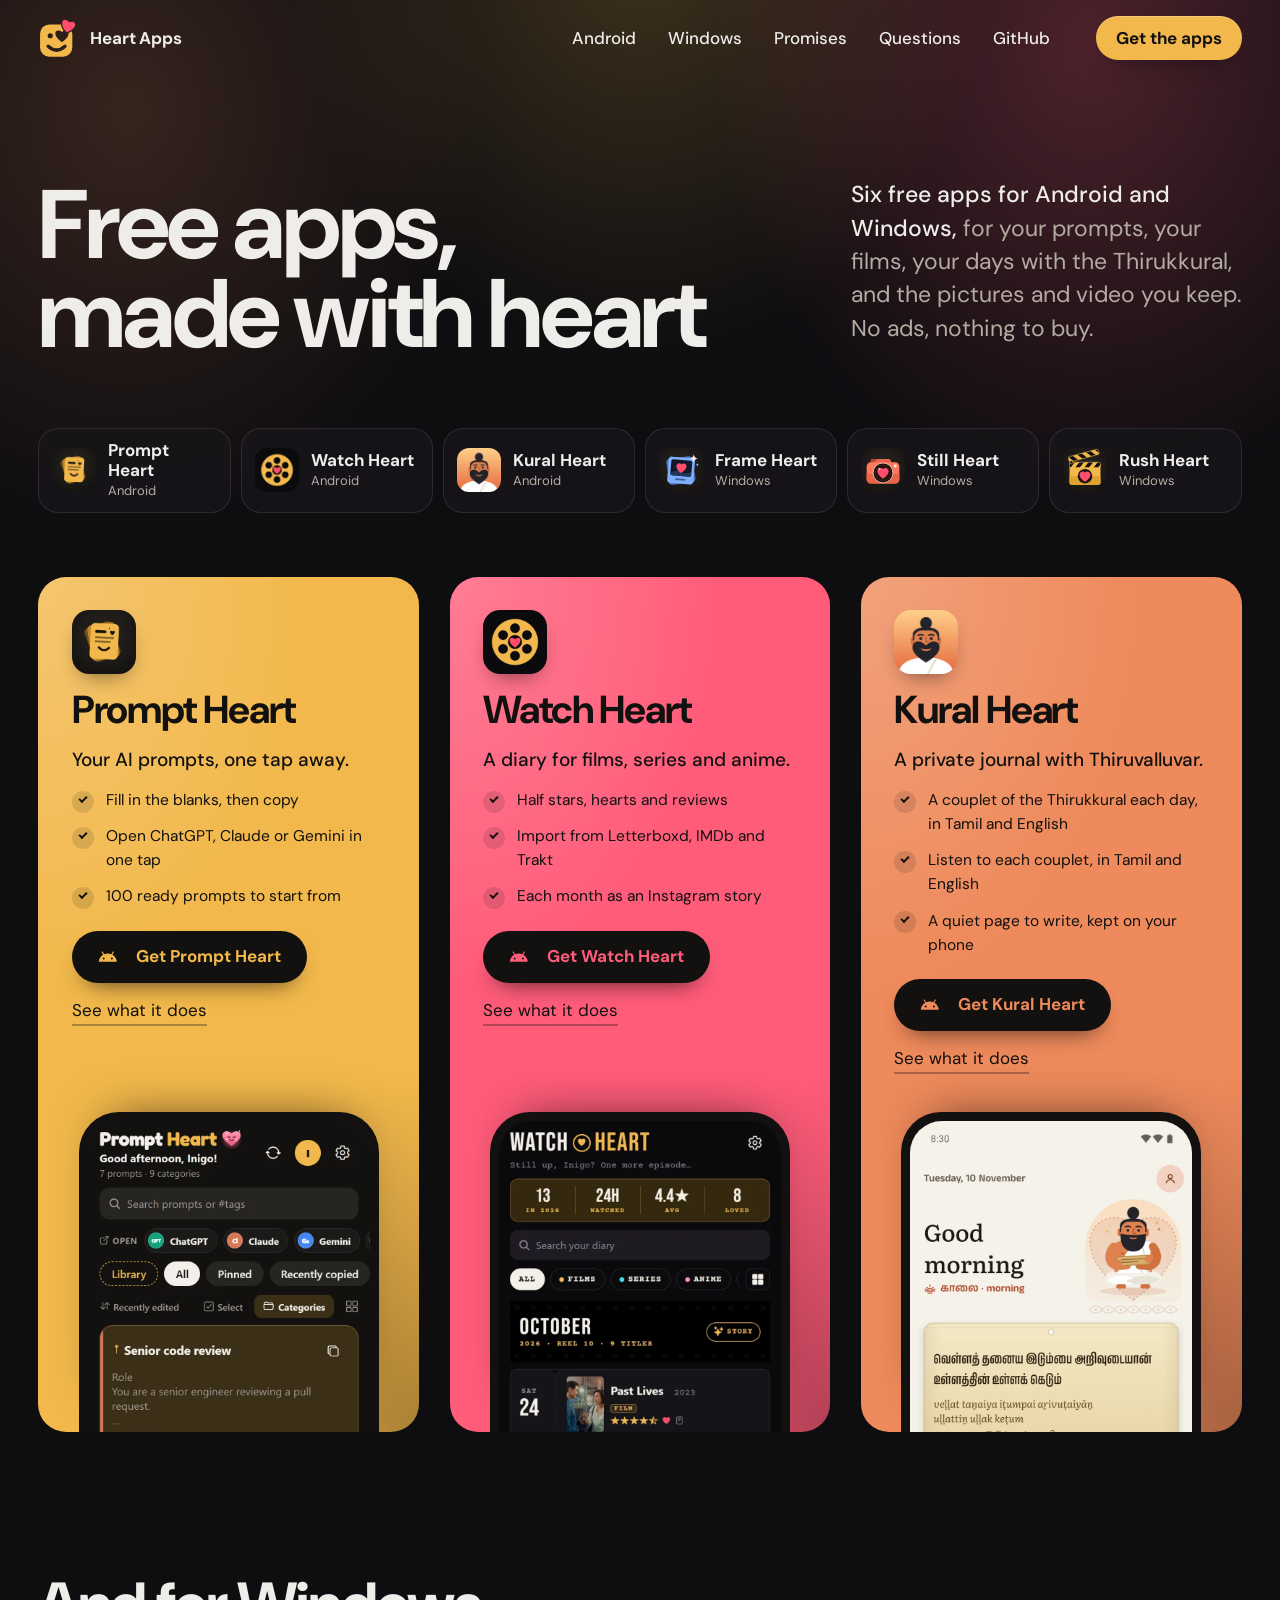
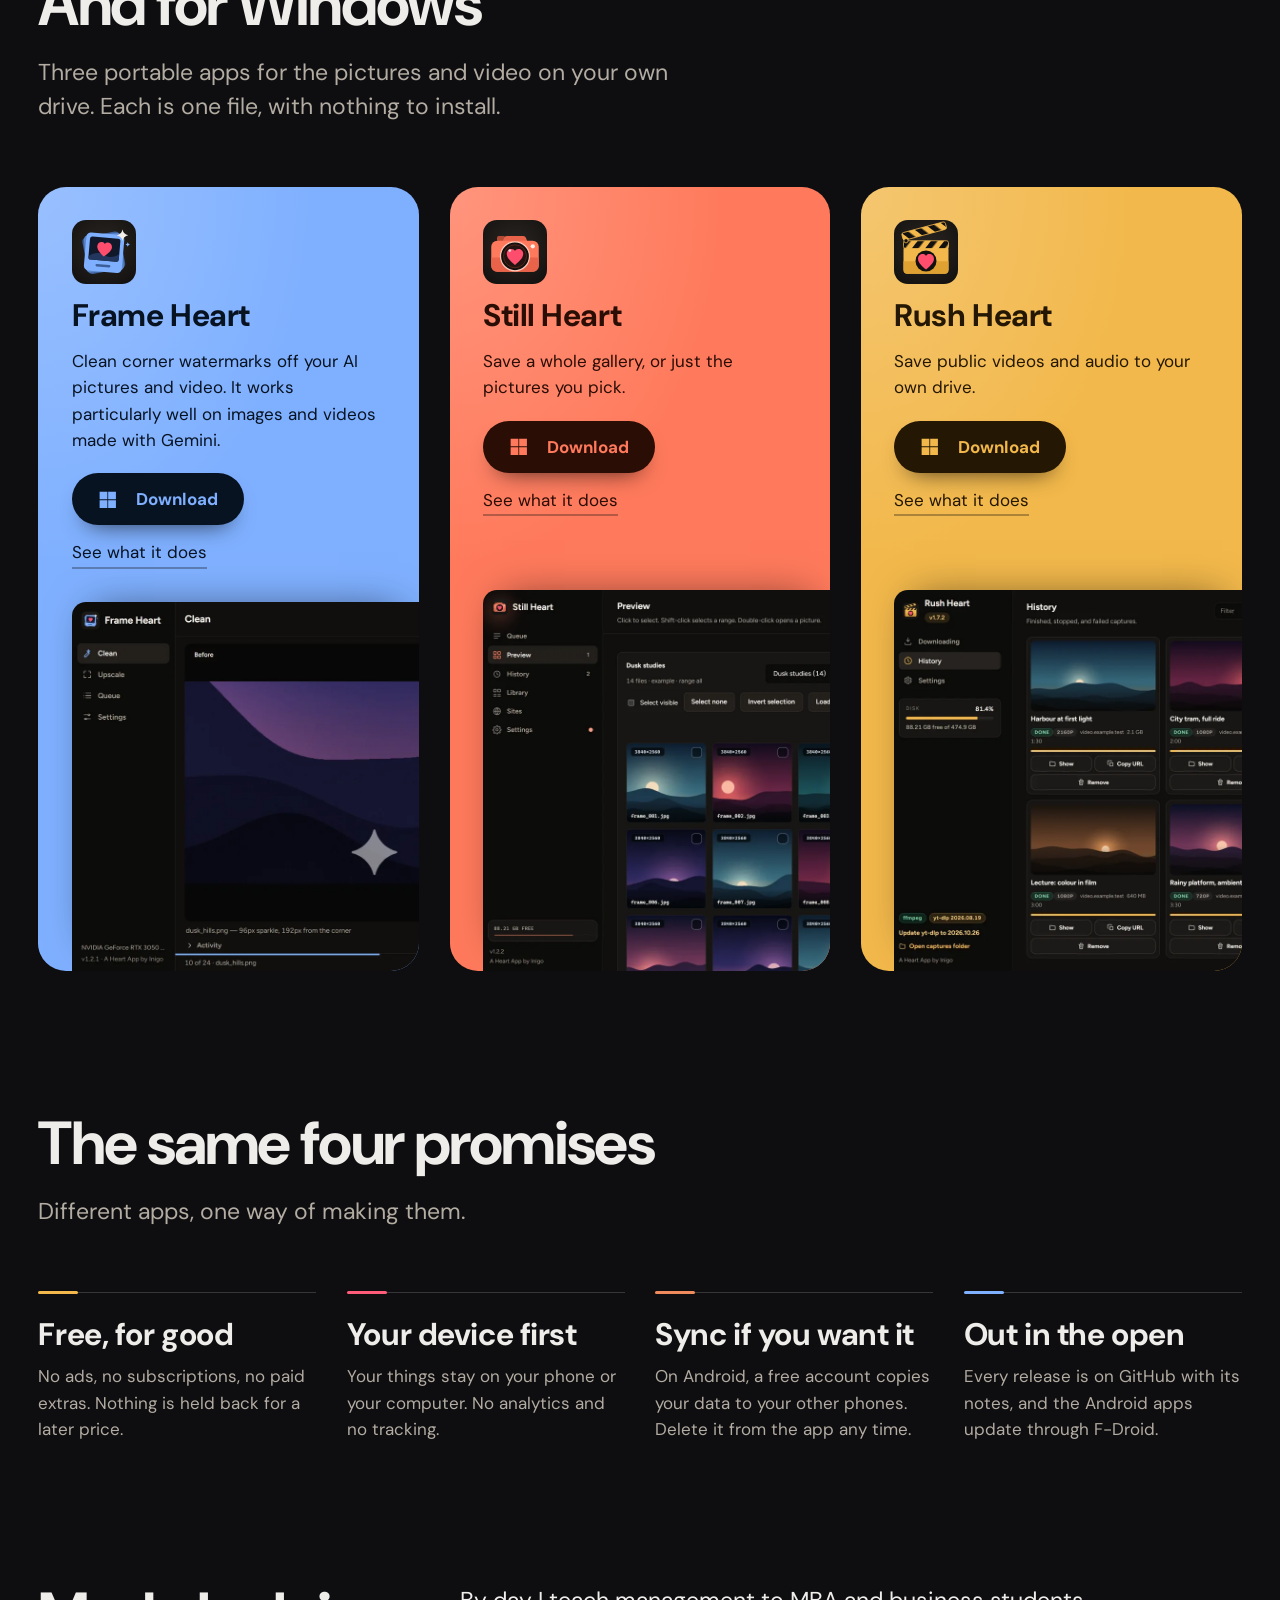
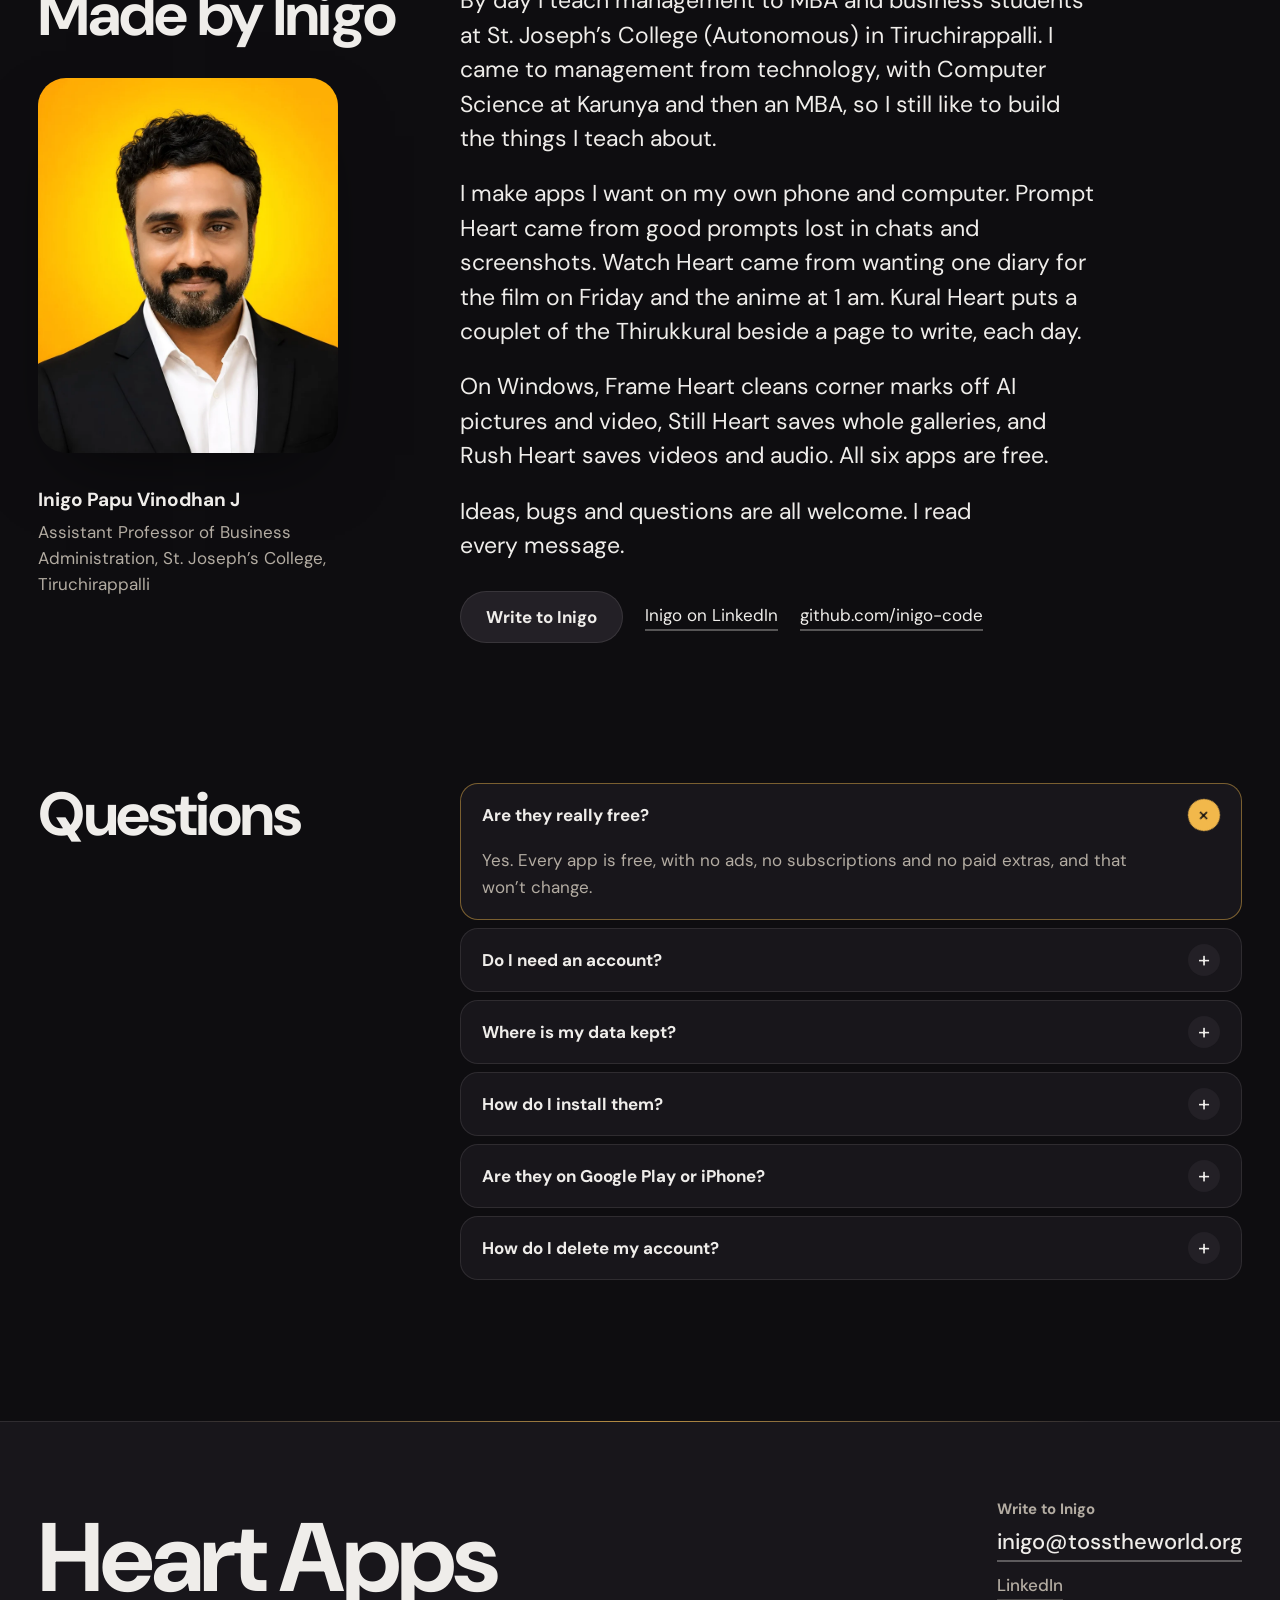
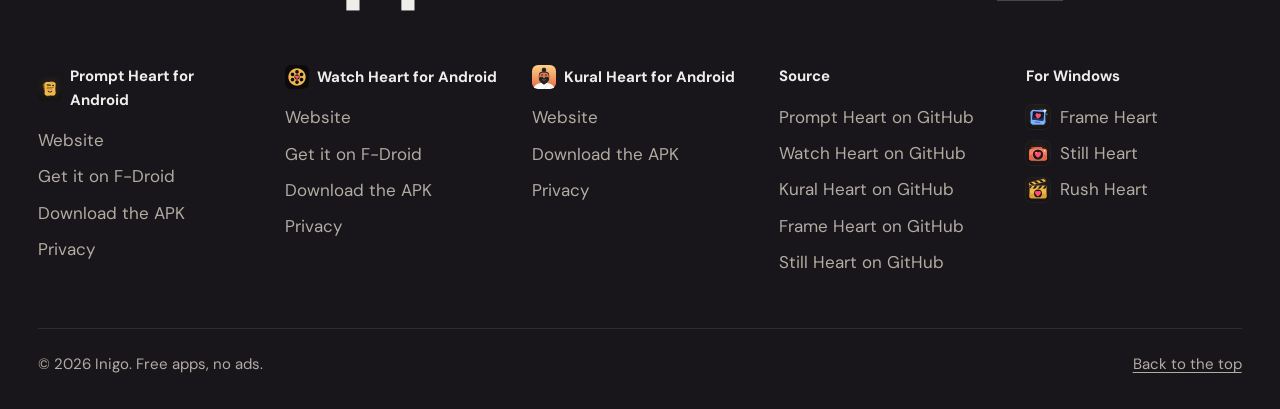
==== commit 9195af65: "Declare the colour scheme so scrollbars, fields and the loading page match the theme" ====
--- a/index.html
+++ b/index.html
@@ -3,6 +3,8 @@
 <head>
   <meta charset="utf-8">
   <meta name="viewport" content="width=device-width, initial-scale=1">
+  <meta name="color-scheme" content="dark">
+  <meta name="google-site-verification" content="vxsWLpy2fNR_YkRp9Umf4R19ENhY4q1sdxul13GX-uk">
   <title>Heart Apps · Free apps, made with heart</title>
   <meta name="description" content="Free apps by Inigo. Prompt Heart, Watch Heart and Kural Heart for Android; Frame Heart, Still Heart and Rush Heart for Windows. No ads, no tracking, nothing to buy.">
   <meta name="theme-color" content="#0E0D10">
--- a/heart.css
+++ b/heart.css
@@ -2,6 +2,8 @@
    its theme file; everything here reads only the tokens below. */
 
 :root {
+  /* Dark by default, so scrollbars, form fields and the loading canvas are dark too. Themes that follow the system say light dark. */
+  color-scheme: dark;
   --bg: #0E0D10;
   --surface: #18161B;
   --surface-2: #232026;
@@ -37,10 +39,11 @@
 }
 
 *, *::before, *::after { box-sizing: border-box; }
-html { -webkit-text-size-adjust: 100%; scroll-behavior: smooth; scroll-padding-top: 96px; }
+html { scrollbar-color: color-mix(in srgb, var(--ink) 24%, transparent) var(--bg); caret-color: var(--accent); -webkit-text-size-adjust: 100%; scroll-behavior: smooth; scroll-padding-top: 96px; }
 body { margin: 0; overflow-x: clip; background: var(--bg); color: var(--ink); font: 400 var(--s-body)/1.55 var(--font-text); -webkit-font-smoothing: antialiased; text-rendering: optimizeLegibility; }
 img { display: block; max-width: 100%; height: auto; }
-a { color: inherit; }
+a { color: inherit; text-underline-offset: 0.2em; text-decoration-thickness: from-font; }
+p, li, dd, dt, summary, figcaption { text-wrap: pretty; }
 h1, h2, h3, p, ul, ol, dl, dd, figure { margin: 0; }
 ul, ol { padding: 0; list-style: none; }
 button { font: inherit; color: inherit; background: none; border: 0; padding: 0; cursor: pointer; }
@@ -52,11 +55,10 @@
 .wrap { width: 100%; max-width: calc(var(--max) + 2 * var(--margin)); margin-inline: auto; padding-inline: var(--margin); }
 .section { padding-block: var(--section) 0; }
 
-/* The lit ground: the page's own colour glows from the top, over a fine grid that fades out. */
+/* The lit ground: the page's own colour glows from the top. */
 main { position: relative; isolation: isolate; }
-main::before, main::after { content: ''; position: absolute; inset: 0 0 auto; z-index: -1; pointer-events: none; }
+main::before { content: ''; position: absolute; inset: 0 0 auto; z-index: -1; pointer-events: none; }
 main::before { height: min(1100px, 130vh); background: radial-gradient(60% 70% at 72% 0%, var(--glow), transparent 70%), radial-gradient(45% 55% at 8% 12%, color-mix(in srgb, var(--accent) 10%, transparent), transparent 70%); }
-main::after { height: min(900px, 110vh); background-image: linear-gradient(var(--line) 1px, transparent 1px), linear-gradient(90deg, var(--line) 1px, transparent 1px); background-size: 56px 56px; background-position: center top; -webkit-mask-image: radial-gradient(70% 80% at 50% 0%, #000 0%, transparent 75%); mask-image: radial-gradient(70% 80% at 50% 0%, #000 0%, transparent 75%); opacity: 0.55; }
 
 /* ---------- type ---------- */
 .h1, .h2, .h3 { font-family: var(--font-display); font-weight: var(--display-weight); text-transform: var(--display-case); text-wrap: balance; }
@@ -120,7 +122,6 @@
 .rows { display: grid; gap: clamp(4rem, 9vw, 8rem); }
 .row { display: grid; grid-template-columns: minmax(0, 1fr) minmax(0, 1fr); gap: clamp(2rem, 5vw, 5rem); align-items: center; }
 .row-media { position: relative; display: grid; justify-items: center; overflow: hidden; padding-block: clamp(2rem, 4vw, 3.5rem); border-radius: var(--radius); background: radial-gradient(70% 60% at 50% 38%, color-mix(in srgb, var(--accent) 22%, var(--surface)), var(--surface) 72%); box-shadow: inset 0 0 0 1px var(--line); }
-.row-media::before { content: ''; position: absolute; inset: 0; z-index: 0; background-image: radial-gradient(var(--line-strong) 1px, transparent 1.4px); background-size: 22px 22px; -webkit-mask-image: radial-gradient(60% 60% at 50% 40%, #000, transparent); mask-image: radial-gradient(60% 60% at 50% 40%, #000, transparent); }
 .row-media > * { position: relative; z-index: 1; }
 .row:nth-child(even) .row-media { order: -1; }
 .row-text { display: grid; gap: 22px; max-width: 32rem; }
@@ -136,11 +137,12 @@
 }
 
 /* ---------- everything else: small cards in columns ---------- */
-.more { display: grid; grid-template-columns: repeat(3, minmax(0, 1fr)); gap: 12px; }
-.more div { position: relative; display: grid; gap: 8px; align-content: start; padding: 26px 26px 28px; border-radius: 22px; background: var(--surface); box-shadow: inset 0 0 0 1px var(--line); }
-.more dt { display: flex; align-items: center; gap: 12px; font-weight: 700; font-size: 1.0625rem; }
-.more dt::before { content: ''; flex: none; width: 10px; height: 10px; border-radius: 3px; background: var(--accent); }
-.more dd { color: var(--muted); }
+.more { display: grid; grid-template-columns: repeat(3, minmax(0, 1fr)); gap: clamp(2rem, 3.5vw, 3rem) var(--gap); }
+.more div { position: relative; display: grid; gap: 8px; align-content: start; padding-top: 22px; border-top: 1px solid var(--line-strong); }
+.more div::before { content: ''; position: absolute; top: -2px; left: 0; width: 32px; height: 3px; border-radius: 2px; background: var(--accent); transform-origin: left; transition: transform 320ms var(--ease-out); }
+.more div:hover::before { transform: scaleX(2); }
+.more dt { font-weight: 700; font-size: 1.0625rem; }
+.more dd { max-width: 38ch; color: var(--muted); }
 
 /* ---------- get it: the one field of colour ---------- */
 .get { position: relative; overflow: hidden; display: grid; grid-template-columns: minmax(0, 5fr) minmax(0, 7fr); gap: var(--gap); padding: clamp(2rem, 4vw, 3.5rem); border-radius: calc(var(--radius) + 4px); background: radial-gradient(80% 120% at 0% 0%, color-mix(in srgb, var(--field) 82%, #fff), var(--field) 55%), var(--field); color: var(--field-ink); box-shadow: var(--shadow); }
@@ -152,7 +154,7 @@
 .way:active { transform: scale(0.985); }
 .way img { width: 48px; height: 48px; border-radius: 12px; }
 .way strong { display: block; }
-.way span span { display: block; font-size: var(--s-small); opacity: 0.82; }
+.way span span { display: block; font-size: var(--s-small); opacity: 0.9; }
 .way .go { display: inline-flex; align-items: center; gap: 8px; font-weight: 700; white-space: nowrap; }
 .way .go::after { content: '→'; transition: transform 220ms var(--ease-out); }
 .way-main { background: var(--field-ink); color: var(--field); }
@@ -199,10 +201,20 @@
 @media (hover: hover) and (pointer: fine) { .foot-cols a:not(.to-home):hover { transform: translateX(3px); } }
 .foot-last { display: flex; flex-wrap: wrap; justify-content: space-between; gap: 12px; margin-top: 48px; padding-top: 24px; border-top: 1px solid var(--line); color: var(--muted); font-size: var(--s-small); }
 
-/* ---------- light that follows the pointer across a card ---------- */
+/* ---------- light that follows the pointer across a card ----------
+   Two parts, both placed by heart.js. The pool lies on the card's surface, under the words and
+   pictures, and brightens the card's own colour (soft light) instead of greying it. The rim catches
+   the light along the edge, on the card under the pointer and, more faintly, on the cards beside it. */
 [data-spot] { position: relative; isolation: isolate; }
-[data-spot]::after { content: ''; position: absolute; inset: 0; z-index: 2; border-radius: inherit; pointer-events: none; background: radial-gradient(420px circle at var(--mx, 50%) var(--my, 50%), rgb(255 255 255 / 0.13), transparent 45%); opacity: 0; transition: opacity 300ms ease; }
-@media (hover: hover) and (pointer: fine) { [data-spot]:hover::after { opacity: 1; } }
+[data-spot] > .spot { position: absolute; inset: 0; z-index: -1; border-radius: inherit; pointer-events: none; mix-blend-mode: soft-light;
+  background: radial-gradient(var(--spot-size, 440px) circle at var(--mx, 50%) var(--my, 50%), rgb(255 255 255 / 0.78), rgb(255 255 255 / 0.24) 38%, transparent 68%);
+  opacity: 0; transition: opacity 650ms var(--ease-out); }
+[data-spot].is-lit > .spot { opacity: 1; transition-duration: 280ms; }
+[data-spot]::after { content: ''; position: absolute; inset: 0; z-index: 3; padding: 1.5px; border-radius: inherit; pointer-events: none;
+  background: radial-gradient(300px circle at var(--mx, 50%) var(--my, 50%), rgb(255 255 255 / 0.95), rgb(255 255 255 / 0.3) 40%, transparent 72%);
+  -webkit-mask: linear-gradient(#000 0 0) content-box, linear-gradient(#000 0 0); -webkit-mask-composite: xor;
+  mask: linear-gradient(#000 0 0) content-box exclude, linear-gradient(#000 0 0);
+  opacity: var(--near, 0); transition: opacity 200ms linear; }
 
 /* ---------- entrance: the first screen rises once on load; nothing else waits to be shown ---------- */
 @keyframes heart-rise { from { opacity: 0; transform: translateY(26px); } to { opacity: 1; transform: none; } }
--- a/site.css
+++ b/site.css
@@ -66,10 +66,10 @@
   .win-app:hover figure img { transform: scale(1.03); }
 }
 
-/* ---------- the promises: four numbered cards ---------- */
-.promises { display: grid; grid-template-columns: repeat(4, minmax(0, 1fr)); gap: 12px; counter-reset: promise; }
-.promises div { position: relative; display: grid; gap: 12px; align-content: start; padding: 28px 26px 30px; border-radius: 22px; background: var(--surface); box-shadow: inset 0 0 0 1px var(--line); overflow: hidden; }
-.promises div::before { counter-increment: promise; content: '0' counter(promise); font-family: var(--font-display); font-weight: 700; font-size: 3.25rem; line-height: 1; letter-spacing: -0.04em; color: var(--tone, var(--ph)); }
+/* ---------- the promises: four, each marked in an app's colour ---------- */
+.promises { display: grid; grid-template-columns: repeat(4, minmax(0, 1fr)); gap: clamp(2rem, 3.5vw, 3rem) var(--gap); }
+.promises div { position: relative; display: grid; gap: 10px; align-content: start; padding-top: 24px; border-top: 1px solid var(--line-strong); }
+.promises div::before { content: ''; position: absolute; top: -2px; left: 0; width: 40px; height: 3px; border-radius: 2px; background: var(--tone, var(--ph)); }
 .promises div:nth-child(2) { --tone: var(--wh); }
 .promises div:nth-child(3) { --tone: var(--kh); }
 .promises div:nth-child(4) { --tone: #7fb0ff; }
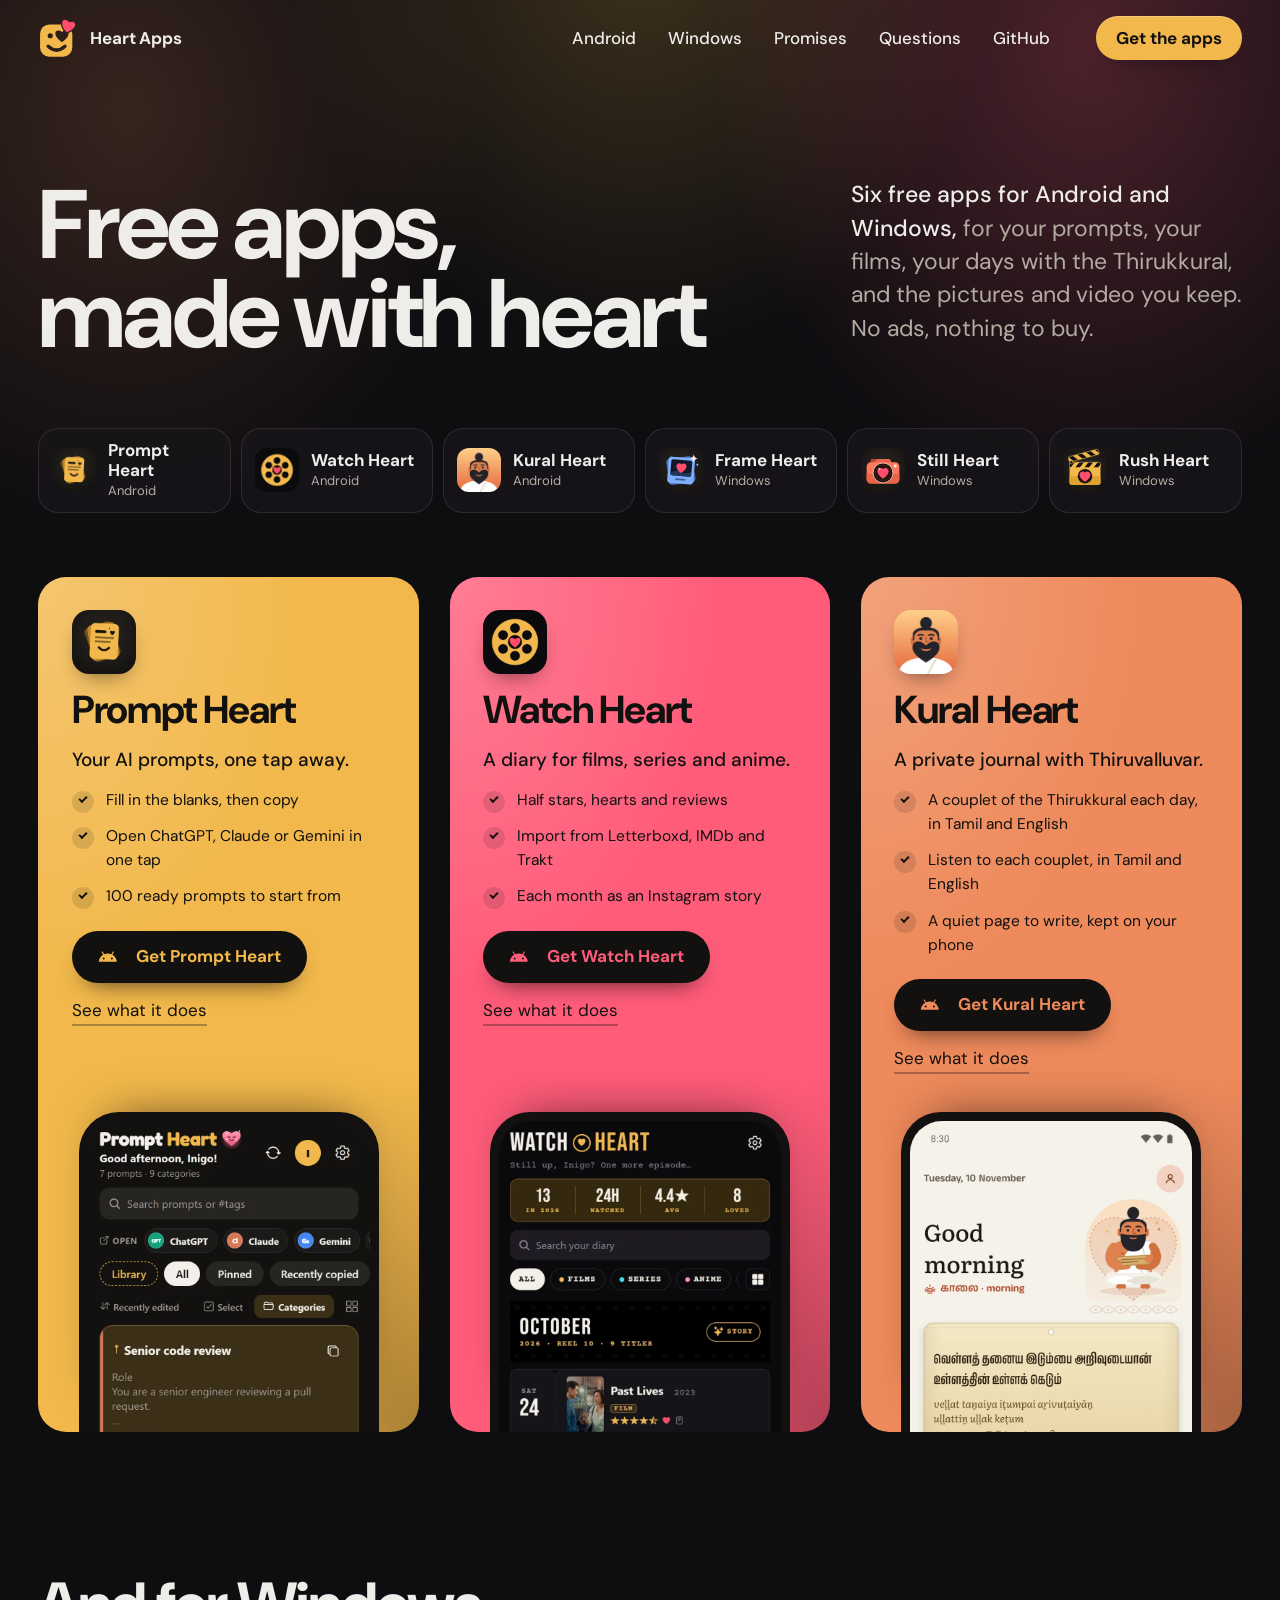
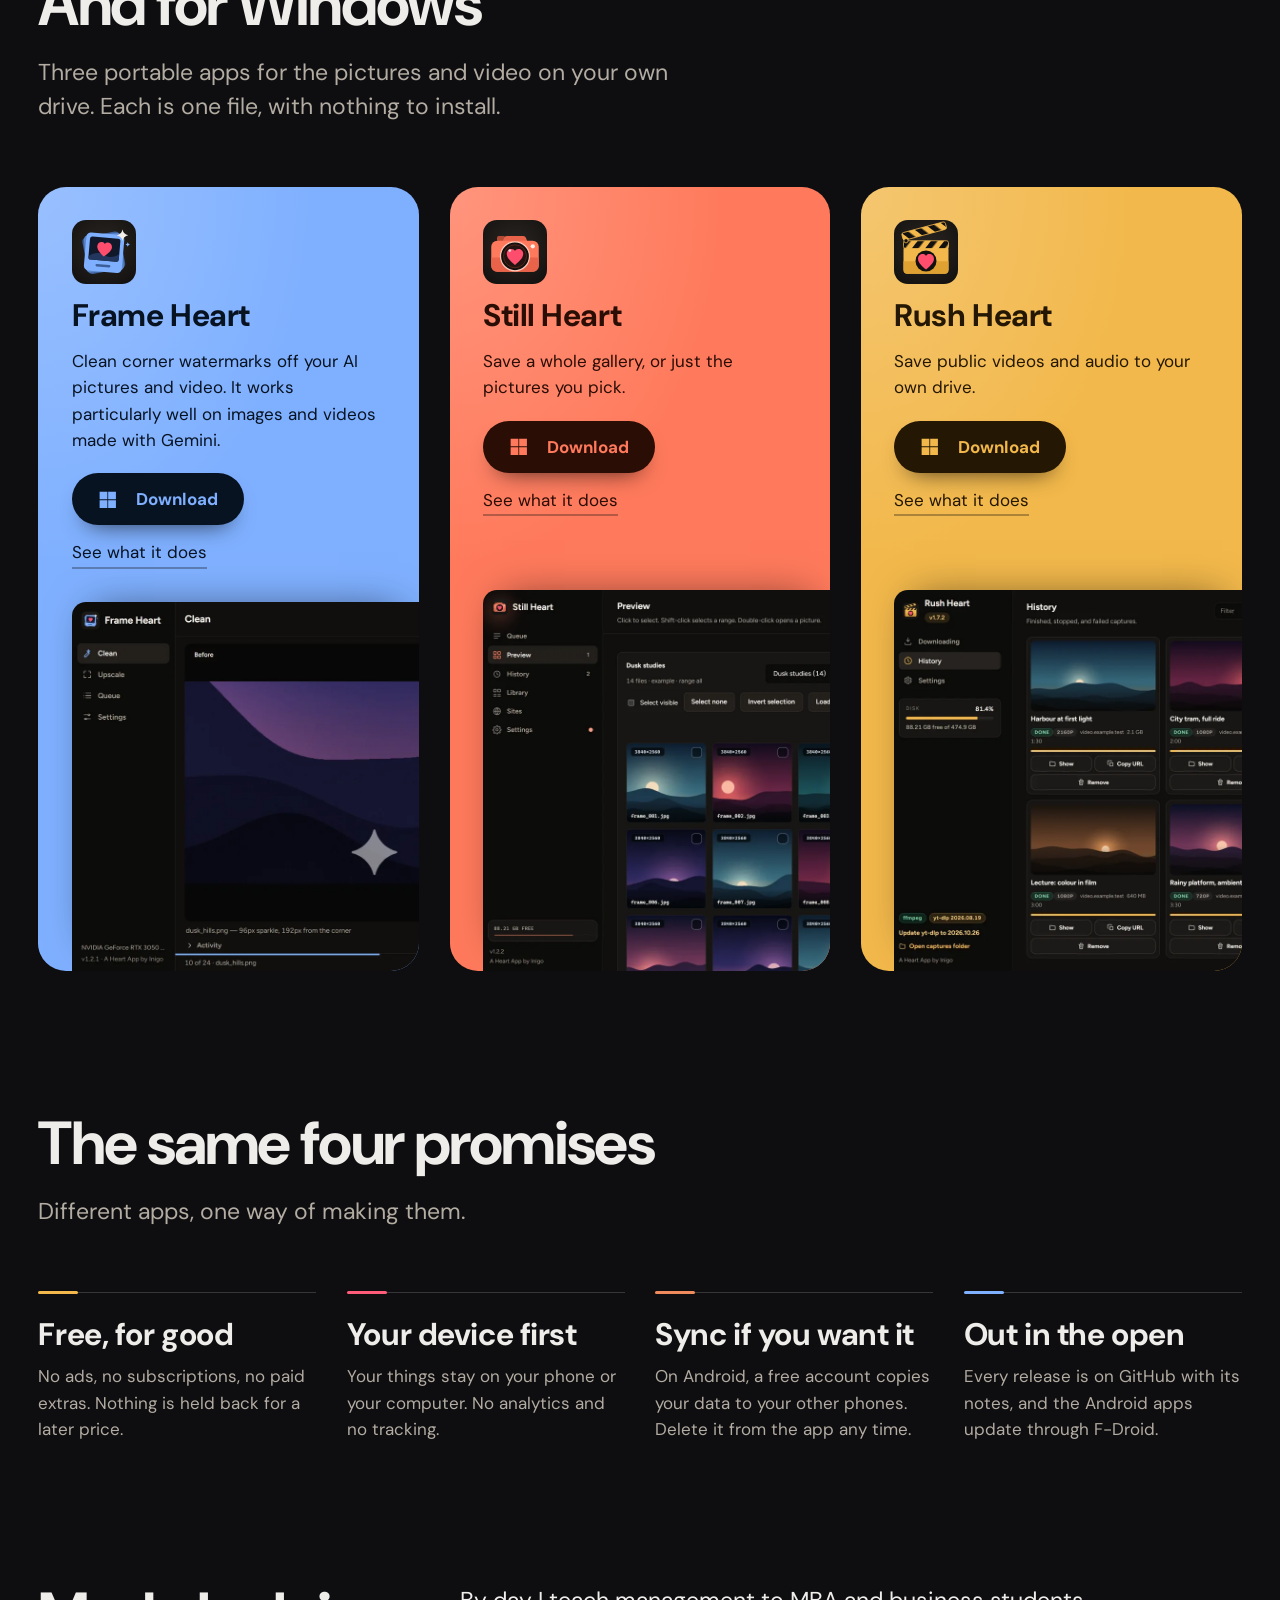
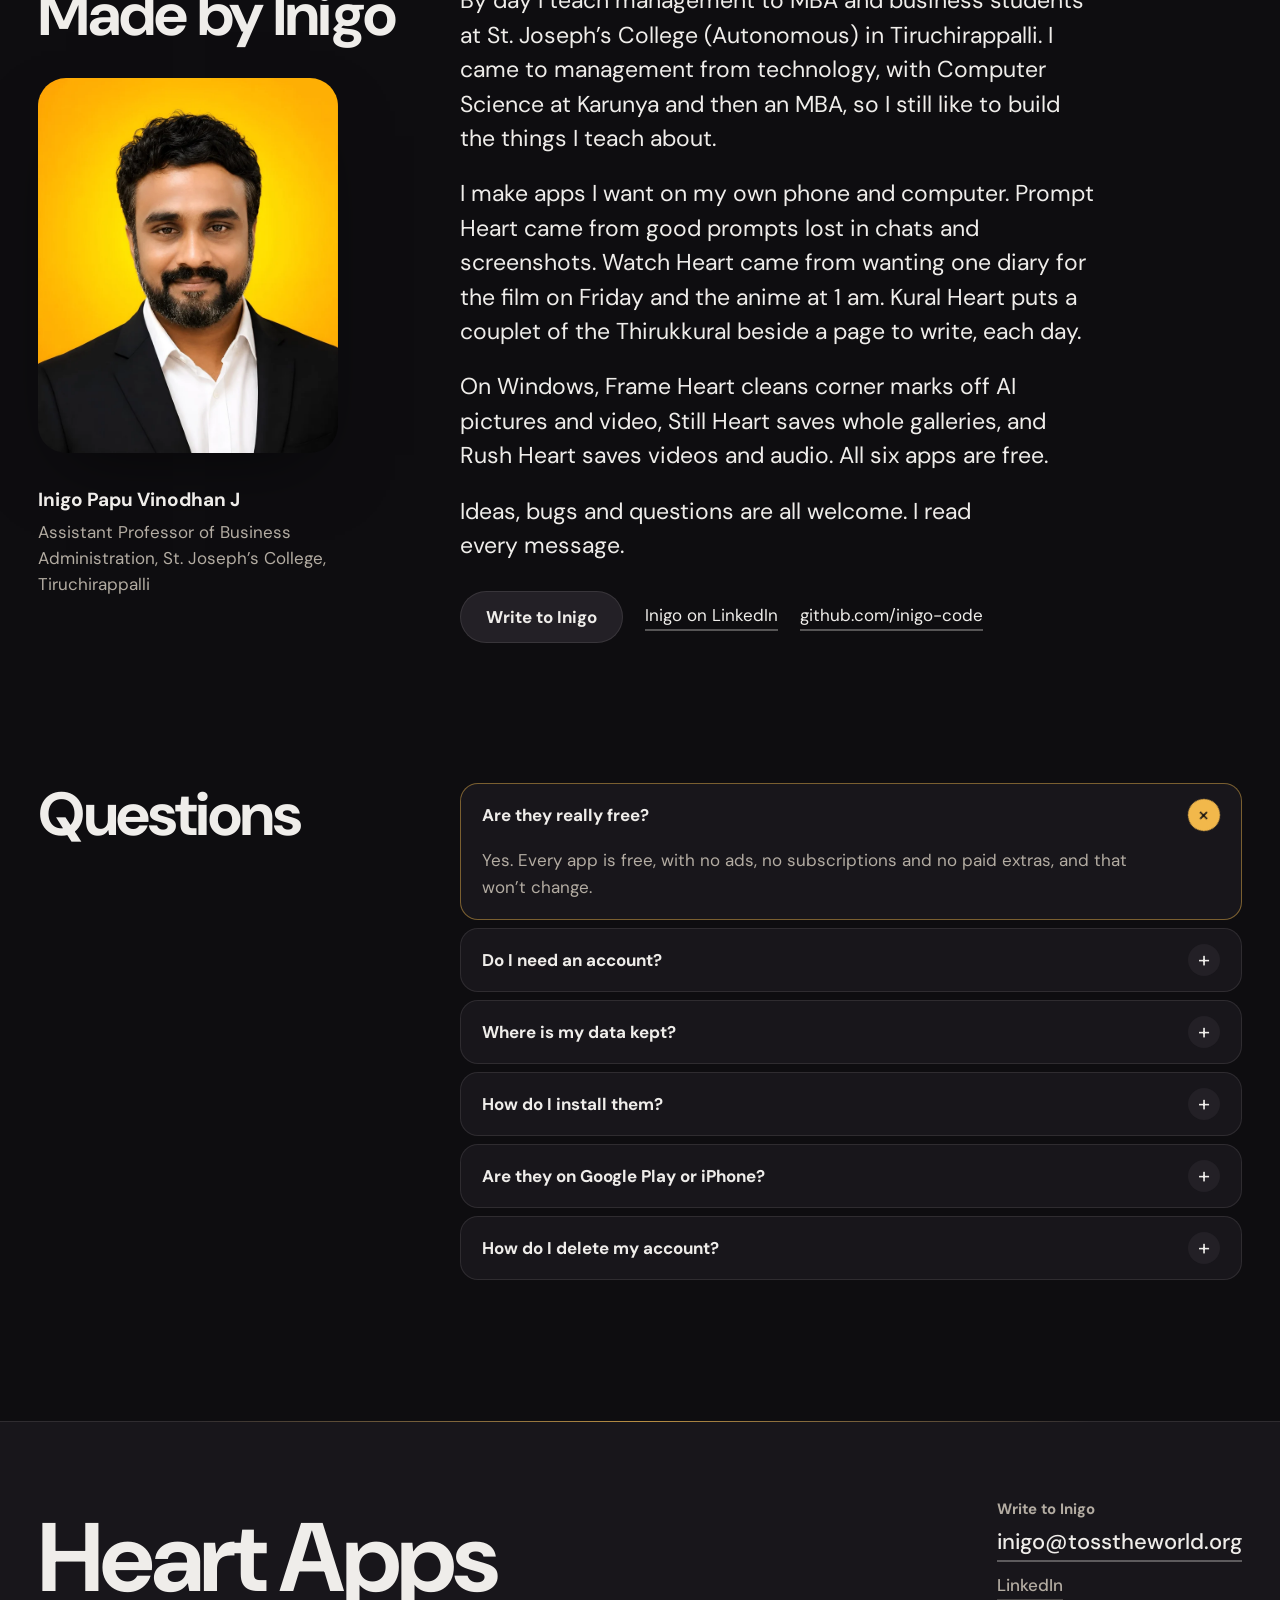
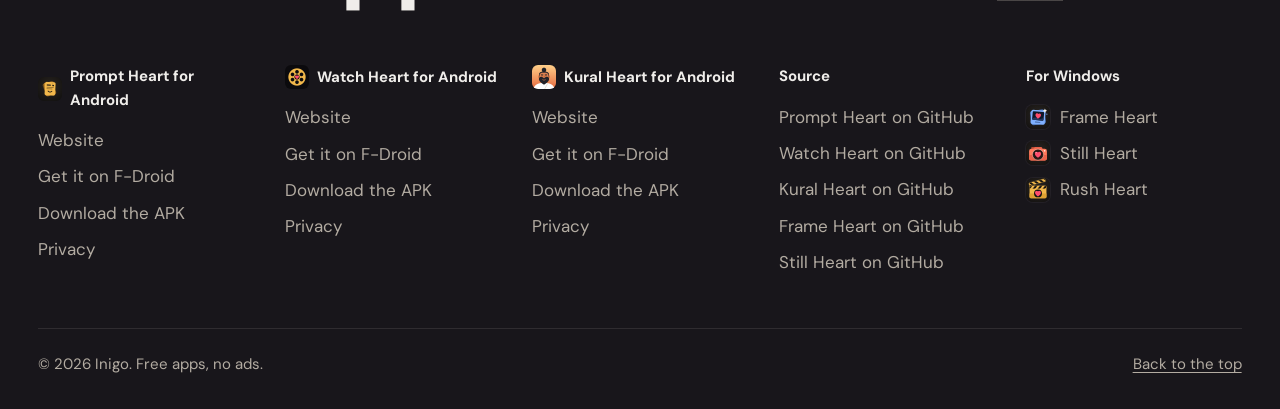
==== commit 7f0588ec: "Footer: Kural Heart's F-Droid link, like the other Android apps" ====
--- a/index.html
+++ b/index.html
@@ -207,7 +207,7 @@
     <div class="foot-cols">
       <nav aria-label="Prompt Heart for Android"><h2 class="foot-app"><img src="assets/prompt-heart.png" width="24" height="24" alt="">Prompt Heart for Android</h2><a href="https://inigo-code.github.io/prompt-heart-site/">Website</a><a href="https://inigo-code.github.io/prompt-heart-site/fdroid.html">Get it on F-Droid</a><a href="https://github.com/inigo-code/prompt-heart/releases/latest/download/promptheart.apk">Download the APK</a><a href="https://inigo-code.github.io/prompt-heart-site/privacy.html">Privacy</a></nav>
       <nav aria-label="Watch Heart for Android"><h2 class="foot-app"><img src="assets/watch-heart.png" width="24" height="24" alt="">Watch Heart for Android</h2><a href="https://inigo-code.github.io/watch-heart-site/">Website</a><a href="https://inigo-code.github.io/watch-heart-site/fdroid.html">Get it on F-Droid</a><a href="https://github.com/inigo-code/watch-heart/releases/latest/download/watch-heart.apk">Download the APK</a><a href="https://inigo-code.github.io/watch-heart-site/privacy.html">Privacy</a></nav>
-      <nav aria-label="Kural Heart for Android"><h2 class="foot-app"><img src="assets/kural-heart.png" width="24" height="24" alt="">Kural Heart for Android</h2><a href="https://inigo-code.github.io/kural-heart-site/">Website</a><a href="https://github.com/inigo-code/kural-heart/releases/latest/download/kuralheart.apk">Download the APK</a><a href="https://inigo-code.github.io/kural-heart-site/privacy.html">Privacy</a></nav>
+      <nav aria-label="Kural Heart for Android"><h2 class="foot-app"><img src="assets/kural-heart.png" width="24" height="24" alt="">Kural Heart for Android</h2><a href="https://inigo-code.github.io/kural-heart-site/">Website</a><a href="https://inigo-code.github.io/kural-heart-site/fdroid.html">Get it on F-Droid</a><a href="https://github.com/inigo-code/kural-heart/releases/latest/download/kuralheart.apk">Download the APK</a><a href="https://inigo-code.github.io/kural-heart-site/privacy.html">Privacy</a></nav>
       <nav aria-label="Source"><h2>Source</h2><a href="https://github.com/inigo-code/prompt-heart">Prompt Heart on GitHub</a><a href="https://github.com/inigo-code/watch-heart">Watch Heart on GitHub</a><a href="https://github.com/inigo-code/kural-heart">Kural Heart on GitHub</a><a href="https://github.com/inigo-code/frame-heart">Frame Heart on GitHub</a><a href="https://github.com/inigo-code/still-heart">Still Heart on GitHub</a></nav>
       <nav aria-label="For Windows"><h2>For Windows</h2><a class="to-app" href="https://inigo-code.github.io/frame-heart-site/"><img src="assets/frame-heart.svg" width="24" height="24" alt="">Frame Heart</a><a class="to-app" href="https://inigo-code.github.io/still-heart-site/"><img src="assets/still-heart.svg" width="24" height="24" alt="">Still Heart</a><a class="to-app" href="https://inigo-code.github.io/rush-heart-site/"><img src="assets/rush-heart.svg" width="24" height="24" alt="">Rush Heart</a></nav>
     </div>
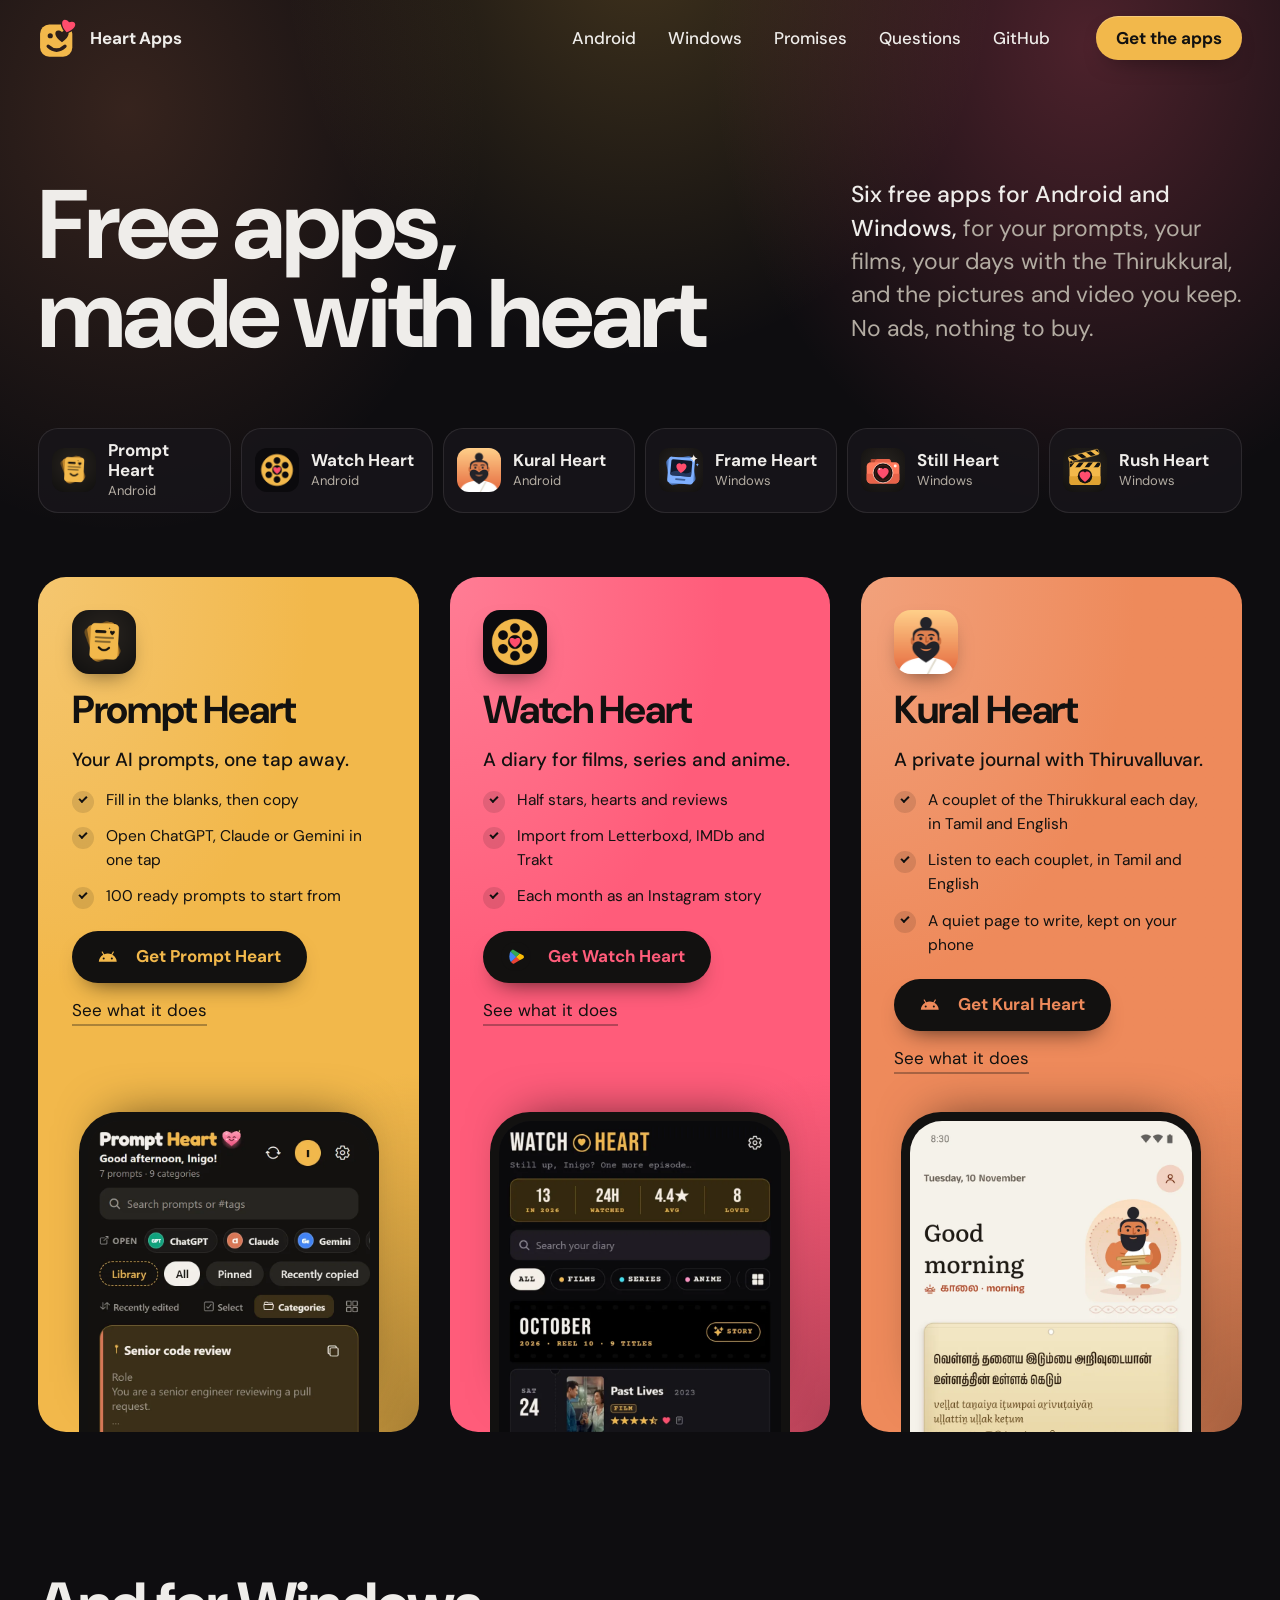
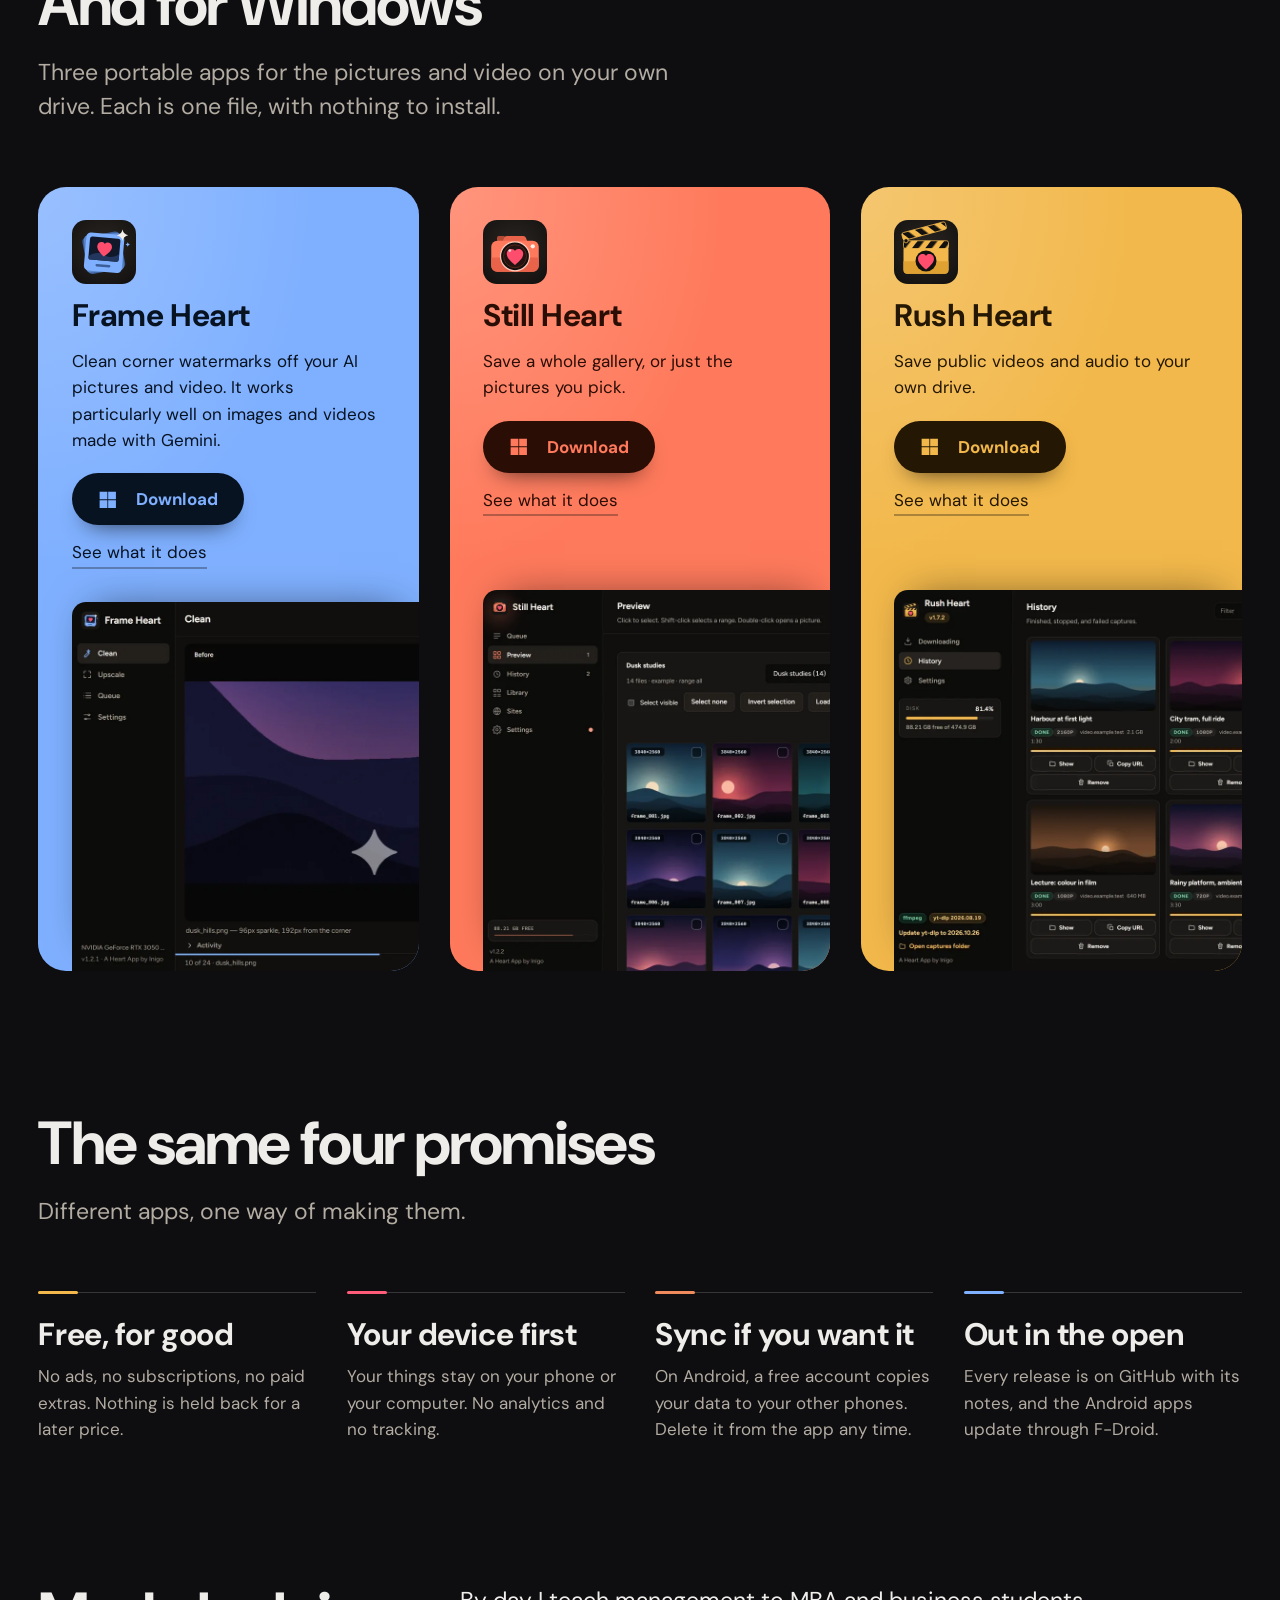
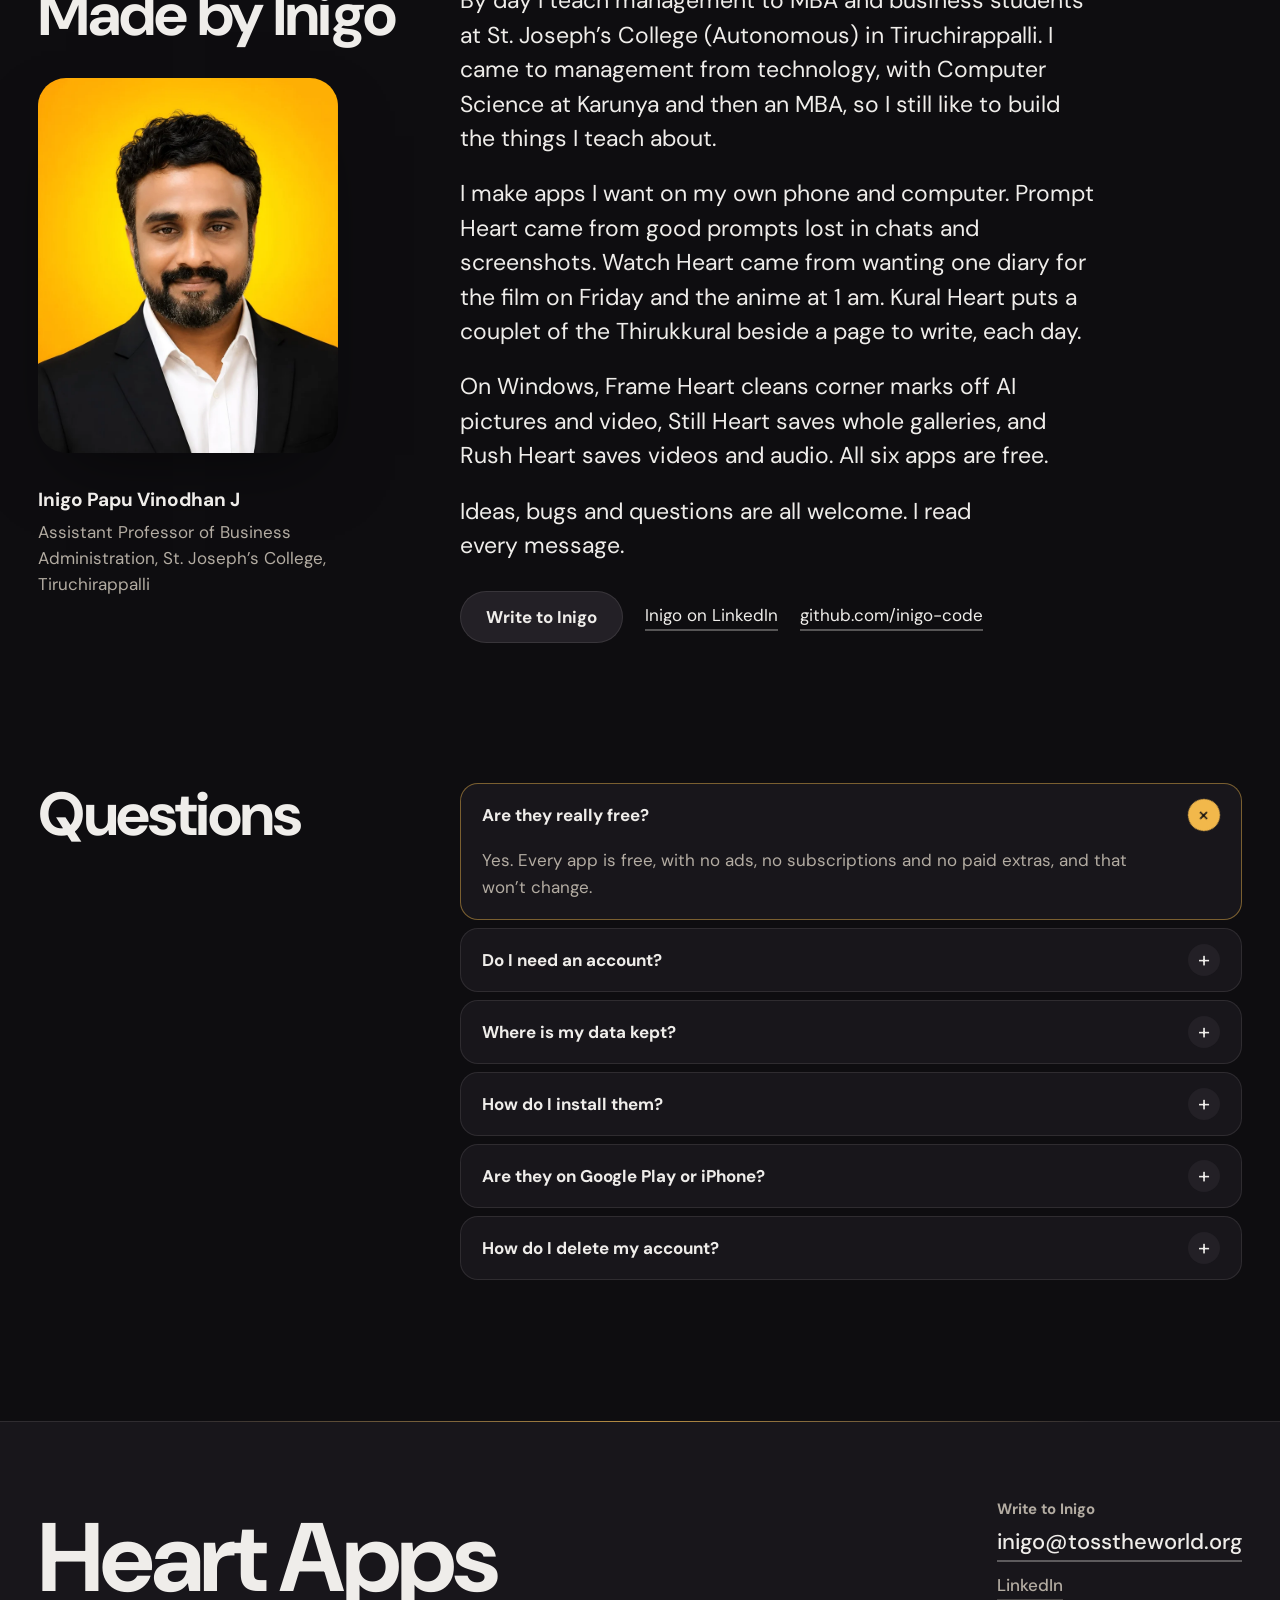
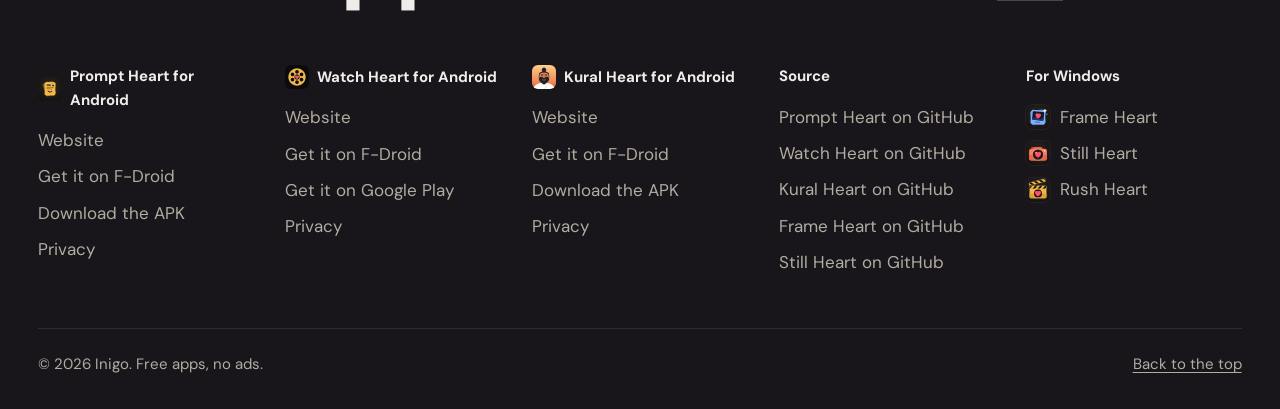
==== commit 2e4b29c0: "Watch Heart: get it on Google Play The Watch Heart card button and footer link go to its Play page, " ====
--- a/index.html
+++ b/index.html
@@ -84,7 +84,7 @@
           <li>Each month as an Instagram story</li>
         </ul>
         <p class="actions">
-          <a class="button" href="https://inigo-code.github.io/watch-heart-site/fdroid.html" aria-label="Get Watch Heart for Android"><svg class="button-logo" viewBox="0 0 24 24" aria-hidden="true" focusable="false"><path d="M17.6 9.48l1.84-3.18c.16-.31.04-.69-.26-.85-.29-.15-.65-.06-.83.22l-1.88 3.24a11.43 11.43 0 0 0-8.94 0L5.65 5.67c-.19-.28-.55-.37-.84-.22-.3.16-.42.54-.26.85L6.4 9.48A10.78 10.78 0 0 0 1 18h22a10.78 10.78 0 0 0-5.4-8.52zM7 15.25a1.25 1.25 0 1 1 0-2.5 1.25 1.25 0 0 1 0 2.5zm10 0a1.25 1.25 0 1 1 0-2.5 1.25 1.25 0 0 1 0 2.5z"/></svg>Get Watch Heart</a>
+          <a class="button" href="https://play.google.com/store/apps/details?id=com.inigocode.watchheart" aria-label="Get Watch Heart on Google Play"><svg class="button-logo button-play" viewBox="0 0 29 32" aria-hidden="true" focusable="false"><path d="M13.54 15.28.12 29.34a3.66 3.66 0 0 0 5.33 2.16l15.1-8.6Z" fill="#EA4335"/><path d="m27.11 12.89-6.53-3.74-7.35 6.45 7.38 7.28 6.48-3.7a3.54 3.54 0 0 0 1.5-4.79 3.62 3.62 0 0 0-1.5-1.5z" fill="#FBBC04"/><path d="M.12 2.66a3.57 3.57 0 0 0-.12.92v24.84a3.57 3.57 0 0 0 .12.92L14 15.64Z" fill="#4285F4"/><path d="m13.64 16 6.94-6.85L5.5.51A3.73 3.73 0 0 0 3.63 0 3.64 3.64 0 0 0 .12 2.65Z" fill="#34A853"/></svg>Get Watch Heart</a>
           <a class="link" href="https://inigo-code.github.io/watch-heart-site/">See what it does</a>
         </p>
       </div>
@@ -190,7 +190,7 @@
         <details name="faq"><summary>Do I need an account?</summary><p>No. The Windows apps have no accounts of their own. On Android everything works without one, and an account only adds sync, so your prompts or your diary follow you to another phone.</p></details>
         <details name="faq"><summary>Where is my data kept?</summary><p>On your phone or computer first. If you sign in to an Android app, a copy is kept in your own private account, which only you can read. Kural Heart has no account at all: its journal stays on your phone, and its backups are locked with a passphrase only you know. Each app’s privacy policy lists exactly what is kept: <a class="link" href="https://inigo-code.github.io/prompt-heart-site/privacy.html">Prompt Heart</a>, <a class="link" href="https://inigo-code.github.io/watch-heart-site/privacy.html">Watch Heart</a>, <a class="link" href="https://inigo-code.github.io/kural-heart-site/privacy.html">Kural Heart</a>.</p></details>
         <details name="faq"><summary>How do I install them?</summary><p>On Android, add the app’s F-Droid repository once and updates arrive like any other app, or download the APK from GitHub. Kural Heart is an APK from GitHub for now, and smaller updates arrive inside the app. On Windows, download the one file and open it. Windows may warn you, because the apps aren’t code-signed; each app’s site explains what to do.</p></details>
-        <details name="faq"><summary>Are they on Google Play or iPhone?</summary><p>Not yet on Google Play; it’s next. There is no iPhone or Mac version.</p></details>
+        <details name="faq"><summary>Are they on Google Play or iPhone?</summary><p>Watch Heart is on <a class="link" href="https://play.google.com/store/apps/details?id=com.inigocode.watchheart">Google Play</a>. Prompt Heart and Kural Heart are on their way there; until then, get them with F-Droid or the APK. There is no iPhone or Mac version.</p></details>
         <details name="faq"><summary>How do I delete my account?</summary><p>In Prompt Heart or Watch Heart, open Settings and choose Delete account. Each app’s website also explains how to ask for deletion without the app.</p></details>
       </div>
     </div>
@@ -206,7 +206,7 @@
     </div>
     <div class="foot-cols">
       <nav aria-label="Prompt Heart for Android"><h2 class="foot-app"><img src="assets/prompt-heart.png" width="24" height="24" alt="">Prompt Heart for Android</h2><a href="https://inigo-code.github.io/prompt-heart-site/">Website</a><a href="https://inigo-code.github.io/prompt-heart-site/fdroid.html">Get it on F-Droid</a><a href="https://github.com/inigo-code/prompt-heart/releases/latest/download/promptheart.apk">Download the APK</a><a href="https://inigo-code.github.io/prompt-heart-site/privacy.html">Privacy</a></nav>
-      <nav aria-label="Watch Heart for Android"><h2 class="foot-app"><img src="assets/watch-heart.png" width="24" height="24" alt="">Watch Heart for Android</h2><a href="https://inigo-code.github.io/watch-heart-site/">Website</a><a href="https://inigo-code.github.io/watch-heart-site/fdroid.html">Get it on F-Droid</a><a href="https://github.com/inigo-code/watch-heart/releases/latest/download/watch-heart.apk">Download the APK</a><a href="https://inigo-code.github.io/watch-heart-site/privacy.html">Privacy</a></nav>
+      <nav aria-label="Watch Heart for Android"><h2 class="foot-app"><img src="assets/watch-heart.png" width="24" height="24" alt="">Watch Heart for Android</h2><a href="https://inigo-code.github.io/watch-heart-site/">Website</a><a href="https://inigo-code.github.io/watch-heart-site/fdroid.html">Get it on F-Droid</a><a href="https://play.google.com/store/apps/details?id=com.inigocode.watchheart">Get it on Google Play</a><a href="https://inigo-code.github.io/watch-heart-site/privacy.html">Privacy</a></nav>
       <nav aria-label="Kural Heart for Android"><h2 class="foot-app"><img src="assets/kural-heart.png" width="24" height="24" alt="">Kural Heart for Android</h2><a href="https://inigo-code.github.io/kural-heart-site/">Website</a><a href="https://inigo-code.github.io/kural-heart-site/fdroid.html">Get it on F-Droid</a><a href="https://github.com/inigo-code/kural-heart/releases/latest/download/kuralheart.apk">Download the APK</a><a href="https://inigo-code.github.io/kural-heart-site/privacy.html">Privacy</a></nav>
       <nav aria-label="Source"><h2>Source</h2><a href="https://github.com/inigo-code/prompt-heart">Prompt Heart on GitHub</a><a href="https://github.com/inigo-code/watch-heart">Watch Heart on GitHub</a><a href="https://github.com/inigo-code/kural-heart">Kural Heart on GitHub</a><a href="https://github.com/inigo-code/frame-heart">Frame Heart on GitHub</a><a href="https://github.com/inigo-code/still-heart">Still Heart on GitHub</a></nav>
       <nav aria-label="For Windows"><h2>For Windows</h2><a class="to-app" href="https://inigo-code.github.io/frame-heart-site/"><img src="assets/frame-heart.svg" width="24" height="24" alt="">Frame Heart</a><a class="to-app" href="https://inigo-code.github.io/still-heart-site/"><img src="assets/still-heart.svg" width="24" height="24" alt="">Still Heart</a><a class="to-app" href="https://inigo-code.github.io/rush-heart-site/"><img src="assets/rush-heart.svg" width="24" height="24" alt="">Rush Heart</a></nav>
--- a/site.css
+++ b/site.css
@@ -83,6 +83,8 @@
 .about-role strong { font-size: 1.1875rem; }
 .about-role span { color: var(--muted); }
 .button-logo { flex: none; width: 1.15em; height: 1.15em; margin-right: 0.5em; fill: currentColor; vertical-align: -0.2em; }
+/* The Google Play mark keeps its colours, on a small dark disc so the yellow wedge shows on any button. */
+.button-logo.button-play { box-sizing: border-box; width: 1.75em; height: 1.75em; margin: 0 0.4em 0 -0.45em; padding: 0.4em 0.38em 0.4em 0.47em; border-radius: 50%; background: #121110; vertical-align: -0.5em; }
 
 /* ---------- the footer: the name and the way to write, then the links ---------- */
 .foot-top { display: flex; flex-wrap: wrap; align-items: end; justify-content: space-between; gap: 28px var(--gap); }
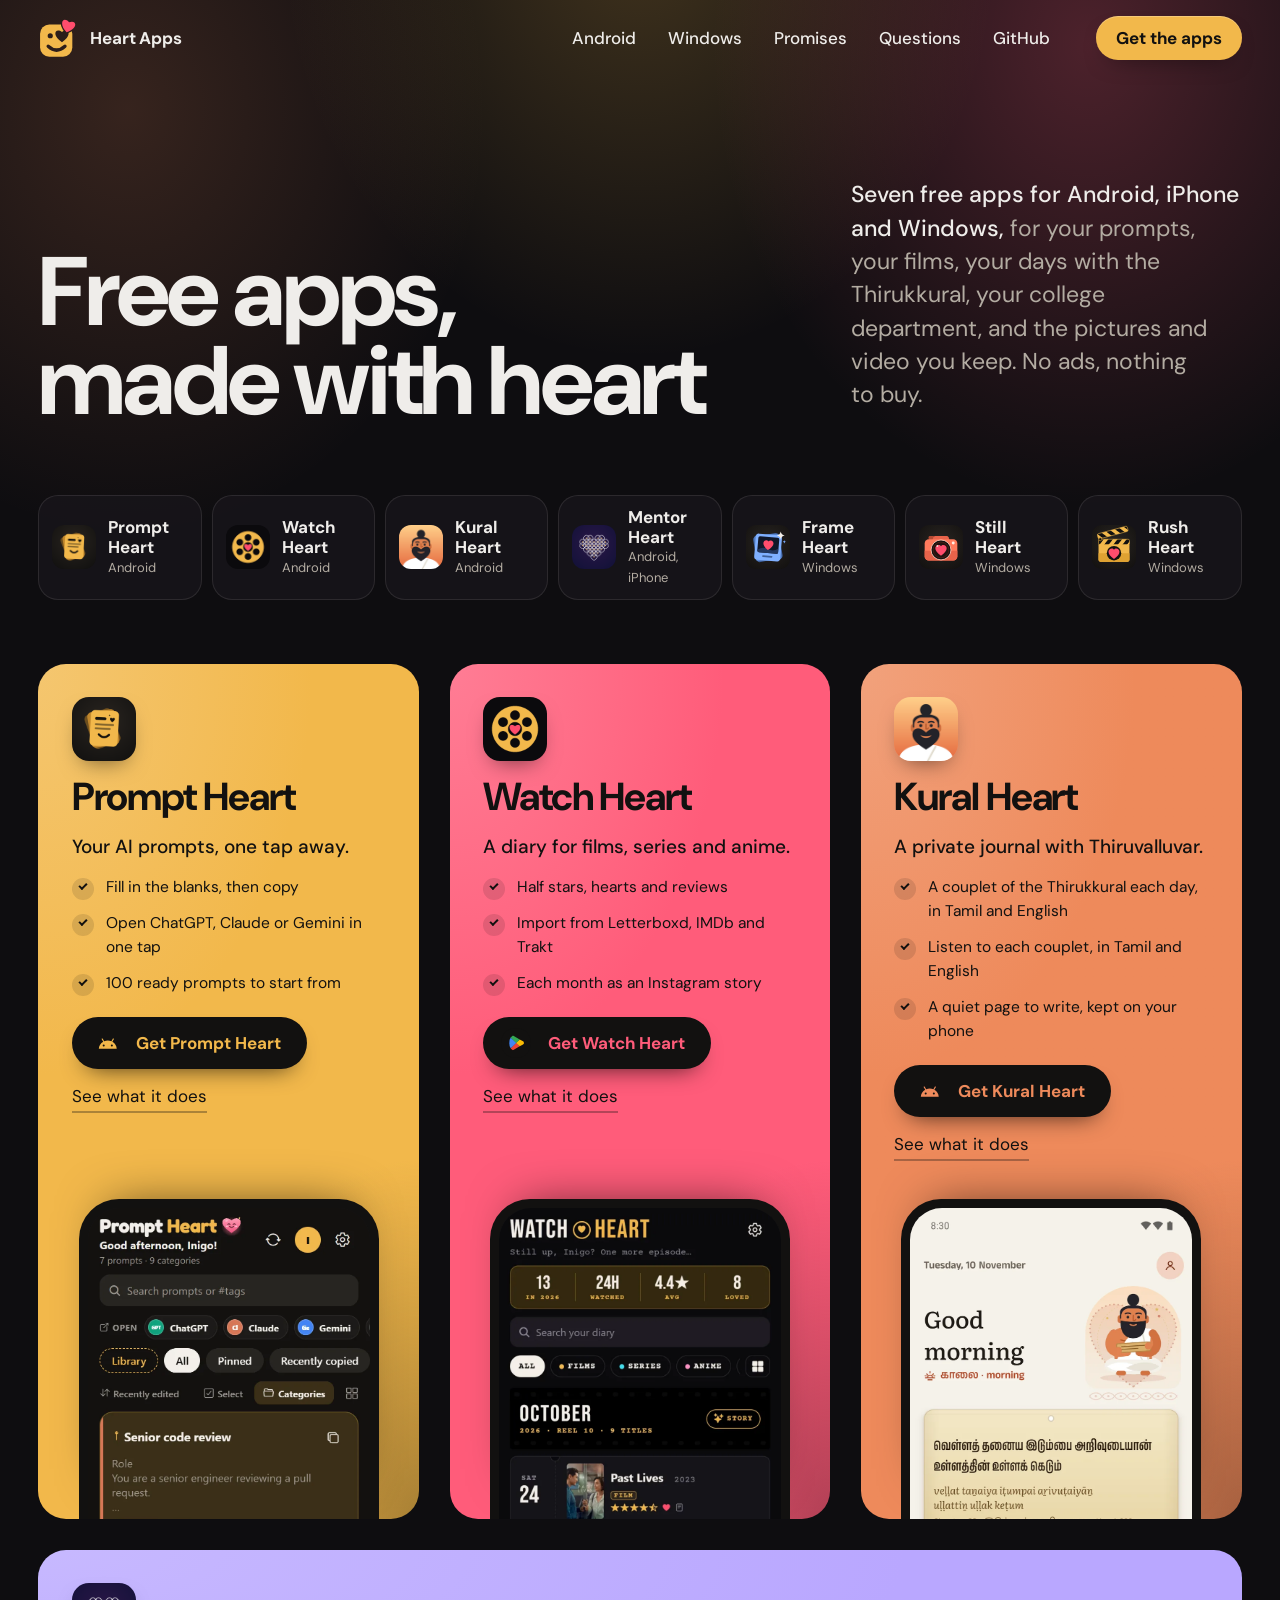
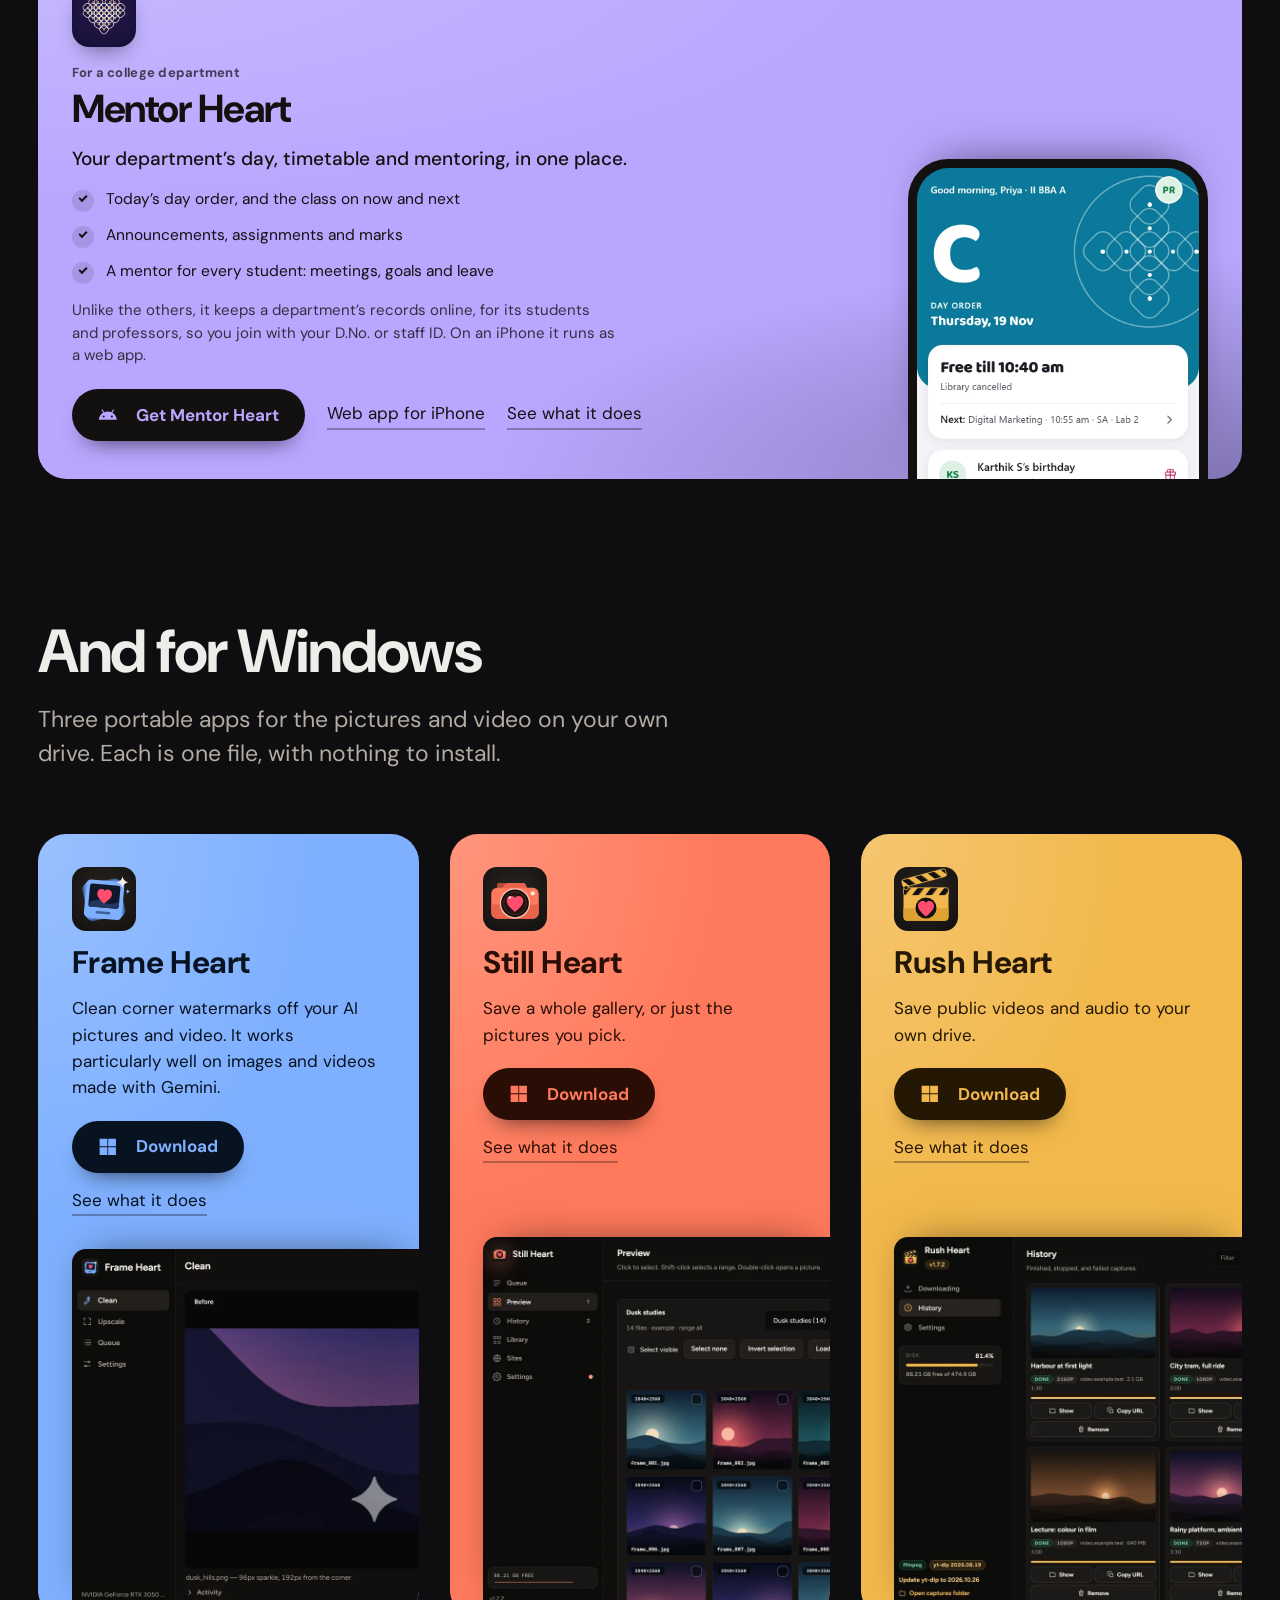
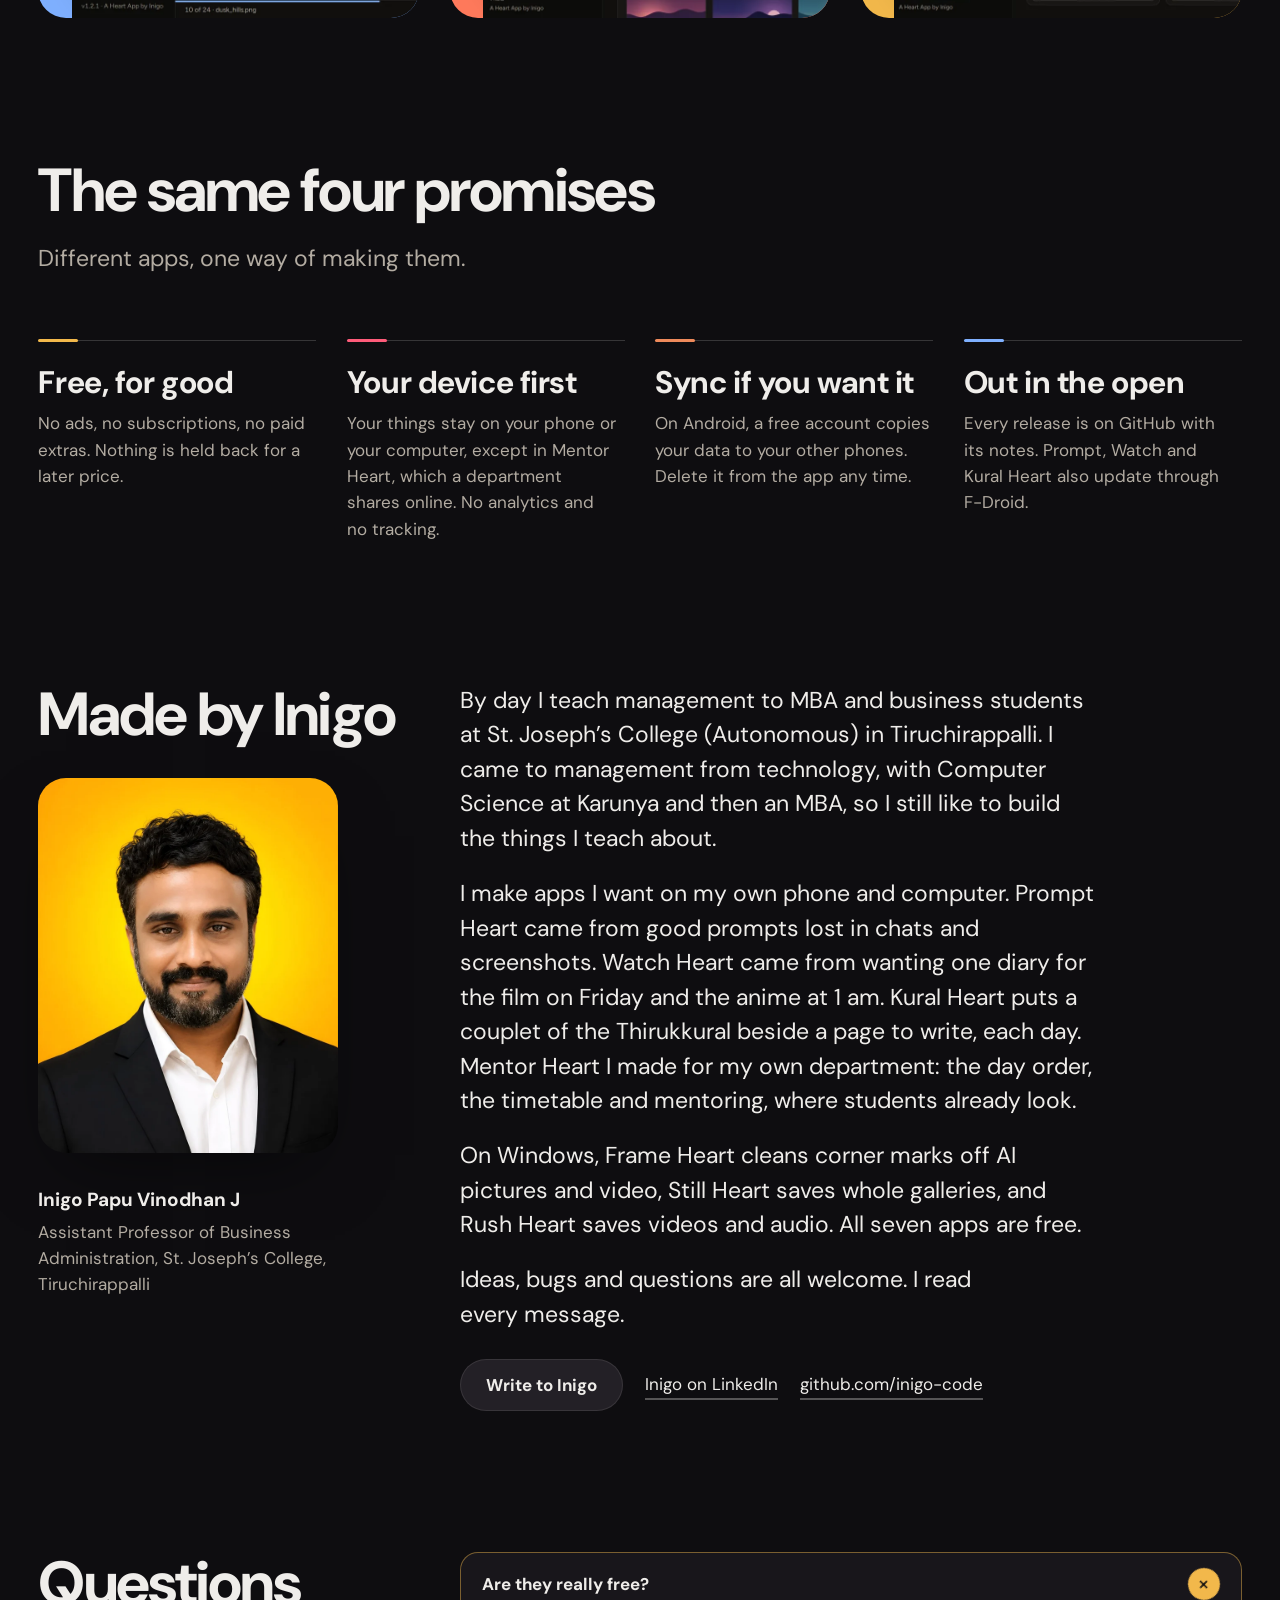
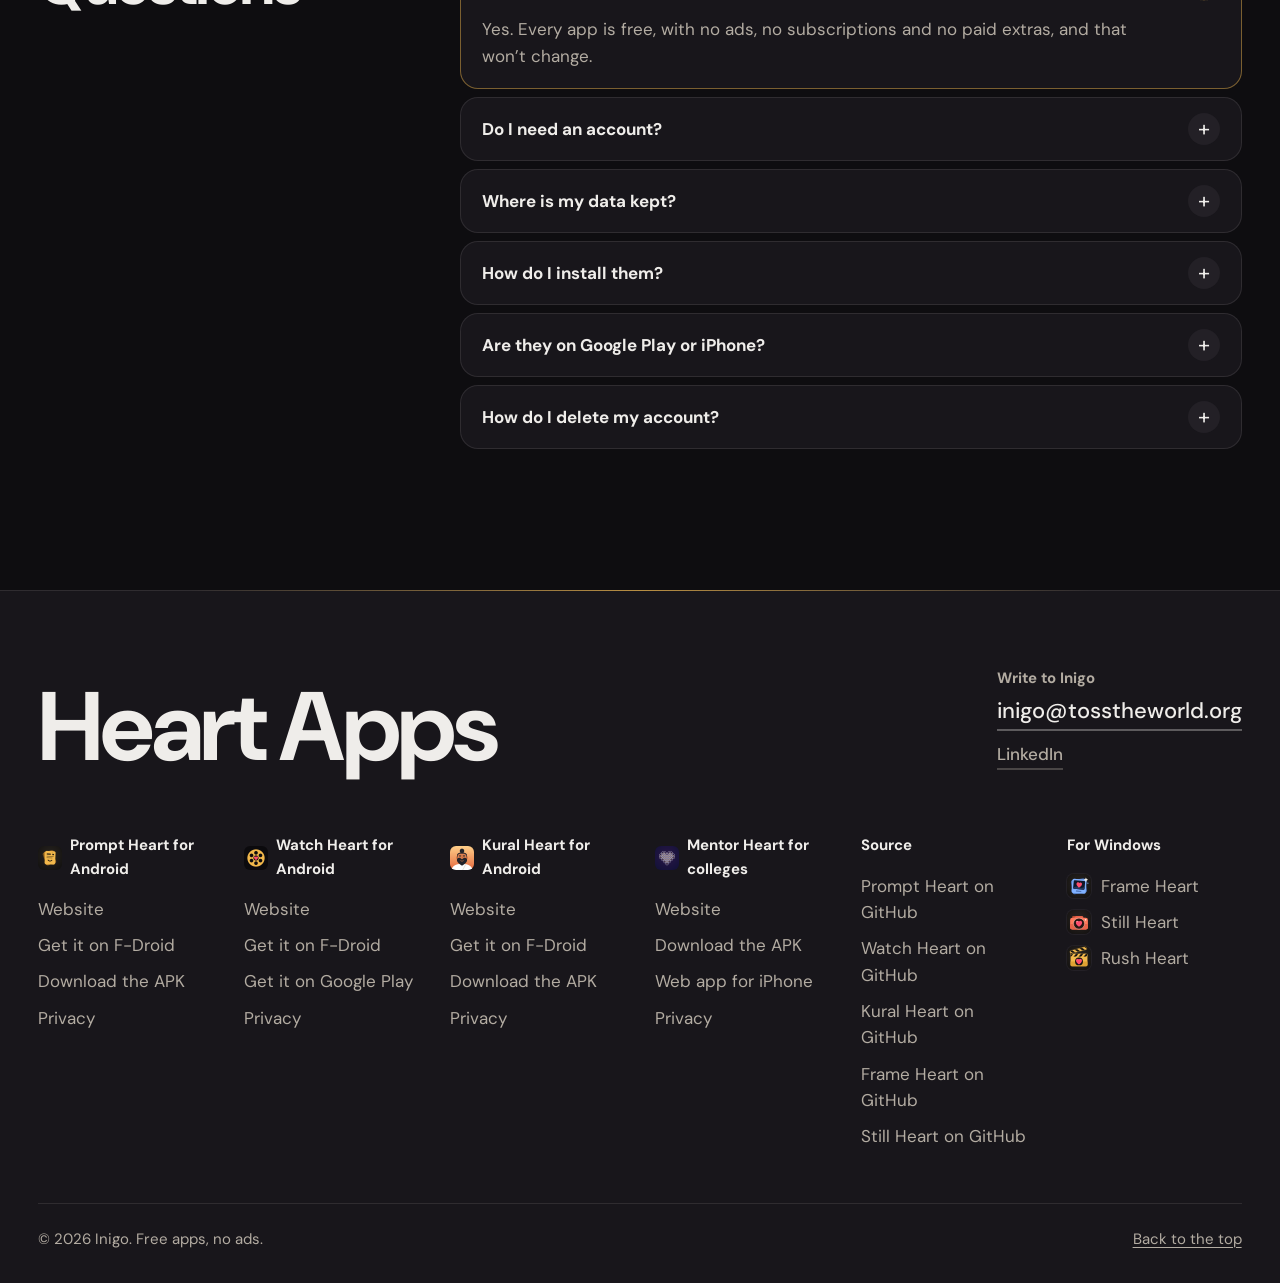
==== commit d72488ea: "Mentor Heart: the seventh app, for college departments, on Android and iPhone" ====
--- a/index.html
+++ b/index.html
@@ -6,7 +6,7 @@
   <meta name="color-scheme" content="dark">
   <meta name="google-site-verification" content="vxsWLpy2fNR_YkRp9Umf4R19ENhY4q1sdxul13GX-uk">
   <title>Heart Apps · Free apps, made with heart</title>
-  <meta name="description" content="Free apps by Inigo. Prompt Heart, Watch Heart and Kural Heart for Android; Frame Heart, Still Heart and Rush Heart for Windows. No ads, no tracking, nothing to buy.">
+  <meta name="description" content="Free apps by Inigo. Prompt Heart, Watch Heart and Kural Heart for Android; Mentor Heart for college departments, on Android and iPhone; Frame Heart, Still Heart and Rush Heart for Windows. No ads, no tracking, nothing to buy.">
   <meta name="theme-color" content="#0E0D10">
   <meta property="og:title" content="Heart Apps">
   <meta property="og:description" content="Free apps for Android and Windows, made with heart. No ads, no tracking, nothing to buy.">
@@ -42,11 +42,12 @@
 
   <section class="intro wrap" aria-labelledby="hero-title">
     <h1 id="hero-title" class="h1" data-reveal>Free apps,<br> made with heart</h1>
-    <p class="lede" data-reveal style="--i:1"><strong>Six free apps for Android and Windows,</strong> for your prompts, your films, your days with the Thirukkural, and the pictures and video you keep. No ads, nothing to buy.</p>
-    <nav class="family" aria-label="All six apps" data-reveal style="--i:2">
+    <p class="lede" data-reveal style="--i:1"><strong>Seven free apps for Android, iPhone and Windows,</strong> for your prompts, your films, your days with the Thirukkural, your college department, and the pictures and video you keep. No ads, nothing to buy.</p>
+    <nav class="family" aria-label="All seven apps" data-reveal style="--i:2">
       <a href="https://inigo-code.github.io/prompt-heart-site/"><img src="assets/prompt-heart.png" width="44" height="44" alt=""><span><strong>Prompt Heart</strong><small>Android</small></span></a>
       <a href="https://inigo-code.github.io/watch-heart-site/"><img src="assets/watch-heart.png" width="44" height="44" alt=""><span><strong>Watch Heart</strong><small>Android</small></span></a>
       <a href="https://inigo-code.github.io/kural-heart-site/"><img src="assets/kural-heart.png" width="44" height="44" alt=""><span><strong>Kural Heart</strong><small>Android</small></span></a>
+      <a href="https://heartapps.github.io/mentor-heart/"><img src="assets/mentor-heart.png" width="44" height="44" alt=""><span><strong>Mentor Heart</strong><small>Android, iPhone</small></span></a>
       <a class="win" href="https://inigo-code.github.io/frame-heart-site/"><img src="assets/frame-heart.svg" width="44" height="44" alt=""><span><strong>Frame Heart</strong><small>Windows</small></span></a>
       <a class="win" href="https://inigo-code.github.io/still-heart-site/"><img src="assets/still-heart.svg" width="44" height="44" alt=""><span><strong>Still Heart</strong><small>Windows</small></span></a>
       <a class="win" href="https://inigo-code.github.io/rush-heart-site/"><img src="assets/rush-heart.svg" width="44" height="44" alt=""><span><strong>Rush Heart</strong><small>Windows</small></span></a>
@@ -107,6 +108,27 @@
         </p>
       </div>
       <figure class="app-shot phone"><img src="assets/kh-today.webp" width="780" height="1688" alt="Kural Heart's Today screen: a good-morning greeting with Valluvar reading, Kural 622 on its palm leaf and Aiyar's English beneath" loading="lazy"></figure>
+    </article>
+
+    <article class="app app-mh app-wide" aria-labelledby="mh-title" data-reveal style="--i:5">
+      <div class="app-text">
+        <img class="app-icon" src="assets/mentor-heart.png" width="72" height="72" alt="">
+        <p class="app-kind">For a college department</p>
+        <h2 id="mh-title" class="h2">Mentor Heart</h2>
+        <p class="app-line">Your department’s day, timetable and mentoring, in one place.</p>
+        <ul class="ticks">
+          <li>Today’s day order, and the class on now and next</li>
+          <li>Announcements, assignments and marks</li>
+          <li>A mentor for every student: meetings, goals and leave</li>
+        </ul>
+        <p class="app-note">Unlike the others, it keeps a department’s records online, for its students and professors, so you join with your D.No. or staff ID. On an iPhone it runs as a web app.</p>
+        <p class="actions">
+          <a class="button" href="https://github.com/inigo-code/mentor-heart-releases/releases/latest/download/mentorheart.apk" aria-label="Get Mentor Heart for Android"><svg class="button-logo" viewBox="0 0 24 24" aria-hidden="true" focusable="false"><path d="M17.6 9.48l1.84-3.18c.16-.31.04-.69-.26-.85-.29-.15-.65-.06-.83.22l-1.88 3.24a11.43 11.43 0 0 0-8.94 0L5.65 5.67c-.19-.28-.55-.37-.84-.22-.3.16-.42.54-.26.85L6.4 9.48A10.78 10.78 0 0 0 1 18h22a10.78 10.78 0 0 0-5.4-8.52zM7 15.25a1.25 1.25 0 1 1 0-2.5 1.25 1.25 0 0 1 0 2.5zm10 0a1.25 1.25 0 1 1 0-2.5 1.25 1.25 0 0 1 0 2.5z"/></svg>Get Mentor Heart</a>
+          <a class="link" href="https://mh.inigo.co.in">Web app for iPhone</a>
+          <a class="link" href="https://heartapps.github.io/mentor-heart/">See what it does</a>
+        </p>
+      </div>
+      <figure class="app-shot phone"><img src="assets/mh-today.webp" width="824" height="1830" alt="Mentor Heart's Today screen for a student: day order C on Thursday, 19 Nov, free till 10:40 am with Digital Marketing next, and a classmate's birthday" loading="lazy"></figure>
     </article>
   </section>
 
@@ -155,9 +177,9 @@
     </div>
     <dl class="promises">
       <div data-reveal><dt class="h3">Free, for good</dt><dd>No ads, no subscriptions, no paid extras. Nothing is held back for a later price.</dd></div>
-      <div data-reveal style="--i:1"><dt class="h3">Your device first</dt><dd>Your things stay on your phone or your computer. No analytics and no tracking.</dd></div>
+      <div data-reveal style="--i:1"><dt class="h3">Your device first</dt><dd>Your things stay on your phone or your computer, except in Mentor Heart, which a department shares online. No analytics and no tracking.</dd></div>
       <div data-reveal style="--i:2"><dt class="h3">Sync if you want it</dt><dd>On Android, a free account copies your data to your other phones. Delete it from the app any time.</dd></div>
-      <div data-reveal style="--i:3"><dt class="h3">Out in the open</dt><dd>Every release is on GitHub with its notes, and the Android apps update through F-Droid.</dd></div>
+      <div data-reveal style="--i:3"><dt class="h3">Out in the open</dt><dd>Every release is on GitHub with its notes. Prompt, Watch and Kural Heart also update through F-Droid.</dd></div>
     </dl>
   </section>
 
@@ -172,8 +194,8 @@
       <div data-reveal style="--i:1">
         <div class="copy">
           <p>By day I teach management to MBA and business students at St.&nbsp;Joseph’s College (Autonomous) in Tiruchirappalli. I came to management from technology, with Computer Science at Karunya and then an MBA, so I still like to build the things I teach about.</p>
-          <p>I make apps I want on my own phone and computer. Prompt Heart came from good prompts lost in chats and screenshots. Watch Heart came from wanting one diary for the film on Friday and the anime at 1 am. Kural Heart puts a couplet of the Thirukkural beside a page to write, each day.</p>
-          <p>On Windows, Frame Heart cleans corner marks off AI pictures and video, Still Heart saves whole galleries, and Rush Heart saves videos and audio. All six apps are free.</p>
+          <p>I make apps I want on my own phone and computer. Prompt Heart came from good prompts lost in chats and screenshots. Watch Heart came from wanting one diary for the film on Friday and the anime at 1 am. Kural Heart puts a couplet of the Thirukkural beside a page to write, each day. Mentor Heart I made for my own department: the day order, the timetable and mentoring, where students already look.</p>
+          <p>On Windows, Frame Heart cleans corner marks off AI pictures and video, Still Heart saves whole galleries, and Rush Heart saves videos and audio. All seven apps are free.</p>
           <p>Ideas, bugs and questions are all welcome. I read every message.</p>
         </div>
         <p class="actions"><a class="button button-tone" href="mailto:inigo@tosstheworld.org?subject=Heart%20Apps">Write to Inigo</a><a class="link" href="https://www.linkedin.com/in/inigojoseph/">Inigo on LinkedIn</a><a class="link" href="https://github.com/inigo-code">github.com/inigo-code</a></p>
@@ -187,11 +209,11 @@
       <div class="head"><h2 id="faq-title" class="h2" data-reveal>Questions</h2></div>
       <div class="faq-list" data-reveal style="--i:1">
         <details name="faq" open><summary>Are they really free?</summary><p>Yes. Every app is free, with no ads, no subscriptions and no paid extras, and that won’t change.</p></details>
-        <details name="faq"><summary>Do I need an account?</summary><p>No. The Windows apps have no accounts of their own. On Android everything works without one, and an account only adds sync, so your prompts or your diary follow you to another phone.</p></details>
-        <details name="faq"><summary>Where is my data kept?</summary><p>On your phone or computer first. If you sign in to an Android app, a copy is kept in your own private account, which only you can read. Kural Heart has no account at all: its journal stays on your phone, and its backups are locked with a passphrase only you know. Each app’s privacy policy lists exactly what is kept: <a class="link" href="https://inigo-code.github.io/prompt-heart-site/privacy.html">Prompt Heart</a>, <a class="link" href="https://inigo-code.github.io/watch-heart-site/privacy.html">Watch Heart</a>, <a class="link" href="https://inigo-code.github.io/kural-heart-site/privacy.html">Kural Heart</a>.</p></details>
-        <details name="faq"><summary>How do I install them?</summary><p>On Android, add the app’s F-Droid repository once and updates arrive like any other app, or download the APK from GitHub. Kural Heart is an APK from GitHub for now, and smaller updates arrive inside the app. On Windows, download the one file and open it. Windows may warn you, because the apps aren’t code-signed; each app’s site explains what to do.</p></details>
-        <details name="faq"><summary>Are they on Google Play or iPhone?</summary><p>Watch Heart is on <a class="link" href="https://play.google.com/store/apps/details?id=com.inigocode.watchheart">Google Play</a>. Prompt Heart and Kural Heart are on their way there; until then, get them with F-Droid or the APK. There is no iPhone or Mac version.</p></details>
-        <details name="faq"><summary>How do I delete my account?</summary><p>In Prompt Heart or Watch Heart, open Settings and choose Delete account. Each app’s website also explains how to ask for deletion without the app.</p></details>
+        <details name="faq"><summary>Do I need an account?</summary><p>No. The Windows apps have no accounts of their own. On Android everything works without one, and an account only adds sync, so your prompts or your diary follow you to another phone. Mentor Heart is the exception: it’s for a college department, so you register with your D.No. or staff ID and the department admin lets you in.</p></details>
+        <details name="faq"><summary>Where is my data kept?</summary><p>On your phone or computer first. If you sign in to an Android app, a copy is kept in your own private account, which only you can read. Kural Heart has no account at all: its journal stays on your phone, and its backups are locked with a passphrase only you know. Each app’s privacy policy lists exactly what is kept: <a class="link" href="https://inigo-code.github.io/prompt-heart-site/privacy.html">Prompt Heart</a>, <a class="link" href="https://inigo-code.github.io/watch-heart-site/privacy.html">Watch Heart</a>, <a class="link" href="https://inigo-code.github.io/kural-heart-site/privacy.html">Kural Heart</a>. Mentor Heart is different: a department’s records are kept online, in India, and seen only within that department; its <a class="link" href="https://heartapps.github.io/mentor-heart/privacy.html">privacy policy</a> explains who sees what.</p></details>
+        <details name="faq"><summary>How do I install them?</summary><p>On Android, add the app’s F-Droid repository once and updates arrive like any other app, or download the APK from GitHub. Kural Heart and Mentor Heart are APKs from GitHub for now, and smaller updates arrive inside the app. On Windows, download the one file and open it. Windows may warn you, because the apps aren’t code-signed; each app’s site explains what to do.</p></details>
+        <details name="faq"><summary>Are they on Google Play or iPhone?</summary><p>Watch Heart is on <a class="link" href="https://play.google.com/store/apps/details?id=com.inigocode.watchheart">Google Play</a>. Prompt Heart and Kural Heart are on their way there; until then, get them with F-Droid or the APK. Mentor Heart also runs on iPhones, as a web app at <a class="link" href="https://mh.inigo.co.in">mh.inigo.co.in</a>. The others have no iPhone or Mac version.</p></details>
+        <details name="faq"><summary>How do I delete my account?</summary><p>In Prompt Heart or Watch Heart, open Settings and choose Delete account; in Mentor Heart, open your Profile. Each app’s website also explains how to ask for deletion without the app.</p></details>
       </div>
     </div>
   </section>
@@ -208,6 +230,7 @@
       <nav aria-label="Prompt Heart for Android"><h2 class="foot-app"><img src="assets/prompt-heart.png" width="24" height="24" alt="">Prompt Heart for Android</h2><a href="https://inigo-code.github.io/prompt-heart-site/">Website</a><a href="https://inigo-code.github.io/prompt-heart-site/fdroid.html">Get it on F-Droid</a><a href="https://github.com/inigo-code/prompt-heart/releases/latest/download/promptheart.apk">Download the APK</a><a href="https://inigo-code.github.io/prompt-heart-site/privacy.html">Privacy</a></nav>
       <nav aria-label="Watch Heart for Android"><h2 class="foot-app"><img src="assets/watch-heart.png" width="24" height="24" alt="">Watch Heart for Android</h2><a href="https://inigo-code.github.io/watch-heart-site/">Website</a><a href="https://inigo-code.github.io/watch-heart-site/fdroid.html">Get it on F-Droid</a><a href="https://play.google.com/store/apps/details?id=com.inigocode.watchheart">Get it on Google Play</a><a href="https://inigo-code.github.io/watch-heart-site/privacy.html">Privacy</a></nav>
       <nav aria-label="Kural Heart for Android"><h2 class="foot-app"><img src="assets/kural-heart.png" width="24" height="24" alt="">Kural Heart for Android</h2><a href="https://inigo-code.github.io/kural-heart-site/">Website</a><a href="https://inigo-code.github.io/kural-heart-site/fdroid.html">Get it on F-Droid</a><a href="https://github.com/inigo-code/kural-heart/releases/latest/download/kuralheart.apk">Download the APK</a><a href="https://inigo-code.github.io/kural-heart-site/privacy.html">Privacy</a></nav>
+      <nav aria-label="Mentor Heart for colleges"><h2 class="foot-app"><img src="assets/mentor-heart.png" width="24" height="24" alt="">Mentor Heart for colleges</h2><a href="https://heartapps.github.io/mentor-heart/">Website</a><a href="https://github.com/inigo-code/mentor-heart-releases/releases/latest/download/mentorheart.apk">Download the APK</a><a href="https://mh.inigo.co.in">Web app for iPhone</a><a href="https://heartapps.github.io/mentor-heart/privacy.html">Privacy</a></nav>
       <nav aria-label="Source"><h2>Source</h2><a href="https://github.com/inigo-code/prompt-heart">Prompt Heart on GitHub</a><a href="https://github.com/inigo-code/watch-heart">Watch Heart on GitHub</a><a href="https://github.com/inigo-code/kural-heart">Kural Heart on GitHub</a><a href="https://github.com/inigo-code/frame-heart">Frame Heart on GitHub</a><a href="https://github.com/inigo-code/still-heart">Still Heart on GitHub</a></nav>
       <nav aria-label="For Windows"><h2>For Windows</h2><a class="to-app" href="https://inigo-code.github.io/frame-heart-site/"><img src="assets/frame-heart.svg" width="24" height="24" alt="">Frame Heart</a><a class="to-app" href="https://inigo-code.github.io/still-heart-site/"><img src="assets/still-heart.svg" width="24" height="24" alt="">Still Heart</a><a class="to-app" href="https://inigo-code.github.io/rush-heart-site/"><img src="assets/rush-heart.svg" width="24" height="24" alt="">Rush Heart</a></nav>
     </div>
--- a/site.css
+++ b/site.css
@@ -3,6 +3,7 @@
   --ph: #F2B84B;
   --wh: #FF5C7A;
   --kh: #EE8A5B;
+  --mh: #B9A7FF;
   --s-h1: clamp(2.75rem, 0.8rem + 6.6vw, 7rem);
   --glow: color-mix(in srgb, #FF5C7A 26%, transparent);
 }
@@ -18,7 +19,7 @@
 .intro .h1 { line-height: 0.92; }
 .intro .lede { max-width: 30ch; padding-bottom: 0.6em; justify-self: end; color: var(--muted); }
 .intro .lede strong { color: var(--ink); font-weight: 500; }
-.family { grid-column: 1 / -1; display: grid; grid-template-columns: repeat(6, minmax(0, 1fr)); gap: 10px; margin-top: clamp(1.5rem, 3vw, 2.5rem); }
+.family { grid-column: 1 / -1; display: grid; grid-template-columns: repeat(7, minmax(0, 1fr)); gap: 10px; margin-top: clamp(1.5rem, 3vw, 2.5rem); }
 .family a { display: grid; grid-template-columns: 44px minmax(0, 1fr); align-items: center; gap: 12px; min-height: 72px; padding: 12px 14px; border-radius: 20px; background: color-mix(in srgb, var(--surface) 80%, transparent); box-shadow: inset 0 0 0 1px var(--line); text-decoration: none; -webkit-backdrop-filter: blur(10px); backdrop-filter: blur(10px); transition: transform 180ms var(--ease-out), box-shadow 220ms ease, background-color 220ms ease; }
 .family img { width: 44px; height: 44px; border-radius: 12px; transition: transform 300ms var(--ease-out); }
 .family .win img { border-radius: 0; }
@@ -34,6 +35,12 @@
 .app { --tone: var(--ph); display: grid; grid-template-rows: 1fr auto; overflow: hidden; padding: clamp(1.75rem, 2.6vw, 2.5rem) clamp(1.75rem, 2.6vw, 2.5rem) 0; border-radius: var(--radius); background: radial-gradient(90% 60% at 100% 100%, color-mix(in srgb, var(--tone) 70%, #000) 0%, transparent 70%), radial-gradient(120% 80% at 0% 0%, color-mix(in srgb, var(--tone) 80%, #fff), var(--tone) 60%), var(--tone); color: #121110; transition: transform 220ms var(--ease-out), box-shadow 260ms ease; }
 .app-wh { --tone: var(--wh); }
 .app-kh { --tone: var(--kh); }
+.app-mh { --tone: var(--mh); }
+/* Mentor Heart: a different kind of app (for a whole department), so it gets the full row. */
+.app-wide { grid-column: 1 / -1; grid-template-columns: minmax(0, 1fr) minmax(240px, 300px); grid-template-rows: none; column-gap: clamp(2rem, 6vw, 6rem); }
+.app-wide .app-text { max-width: 40rem; }
+.app-kind { font-size: 0.8125rem; font-weight: 700; letter-spacing: 0.02em; color: rgb(18 17 16 / 0.72); margin-bottom: -10px; }
+.app-note { font-size: 0.9375rem; line-height: 1.5; color: rgb(18 17 16 / 0.8); max-width: 34rem; }
 .app-text { display: grid; gap: 16px; align-content: start; padding-bottom: clamp(1.75rem, 3vw, 2.5rem); }
 .app-icon { width: 64px; height: 64px; border-radius: 17px; box-shadow: 0 10px 22px -10px rgb(0 0 0 / 0.55); }
 .app .h2 { font-size: clamp(2rem, 1rem + 1.8vw, 2.875rem); white-space: nowrap; }
@@ -94,11 +101,11 @@
 .foot-contact .foot-in { margin-top: 6px; font-size: var(--s-body); color: var(--muted); }
 .foot-app { display: flex; align-items: center; gap: 8px; }
 .foot-app img { flex: none; width: 24px; height: 24px; border-radius: 6px; }
-@media (min-width: 1101px) { .foot-cols { grid-template-columns: repeat(5, minmax(0, 1fr)); } }
+@media (min-width: 1101px) { .foot-cols { grid-template-columns: repeat(6, minmax(0, 1fr)); } }
 
 /* ---------- smaller screens ---------- */
 @media (max-width: 1100px) {
-  .family { grid-template-columns: repeat(3, minmax(0, 1fr)); }
+  .family { grid-template-columns: repeat(4, minmax(0, 1fr)); }
   .apps { grid-template-columns: 1fr; }
   .app { grid-template-columns: minmax(0, 1fr) minmax(220px, 0.7fr); grid-template-rows: none; gap: 24px; }
   .app-shot { width: 100%; }
@@ -113,6 +120,7 @@
 }
 @media (max-width: 680px) {
   .family { grid-template-columns: repeat(2, minmax(0, 1fr)); }
+  .family a:last-child:nth-child(odd) { grid-column: 1 / -1; }
   .family a { min-height: 64px; grid-template-columns: 36px minmax(0, 1fr); gap: 10px; padding: 10px 12px; }
   .family img { width: 36px; height: 36px; border-radius: 10px; }
   .app { grid-template-columns: 1fr; }
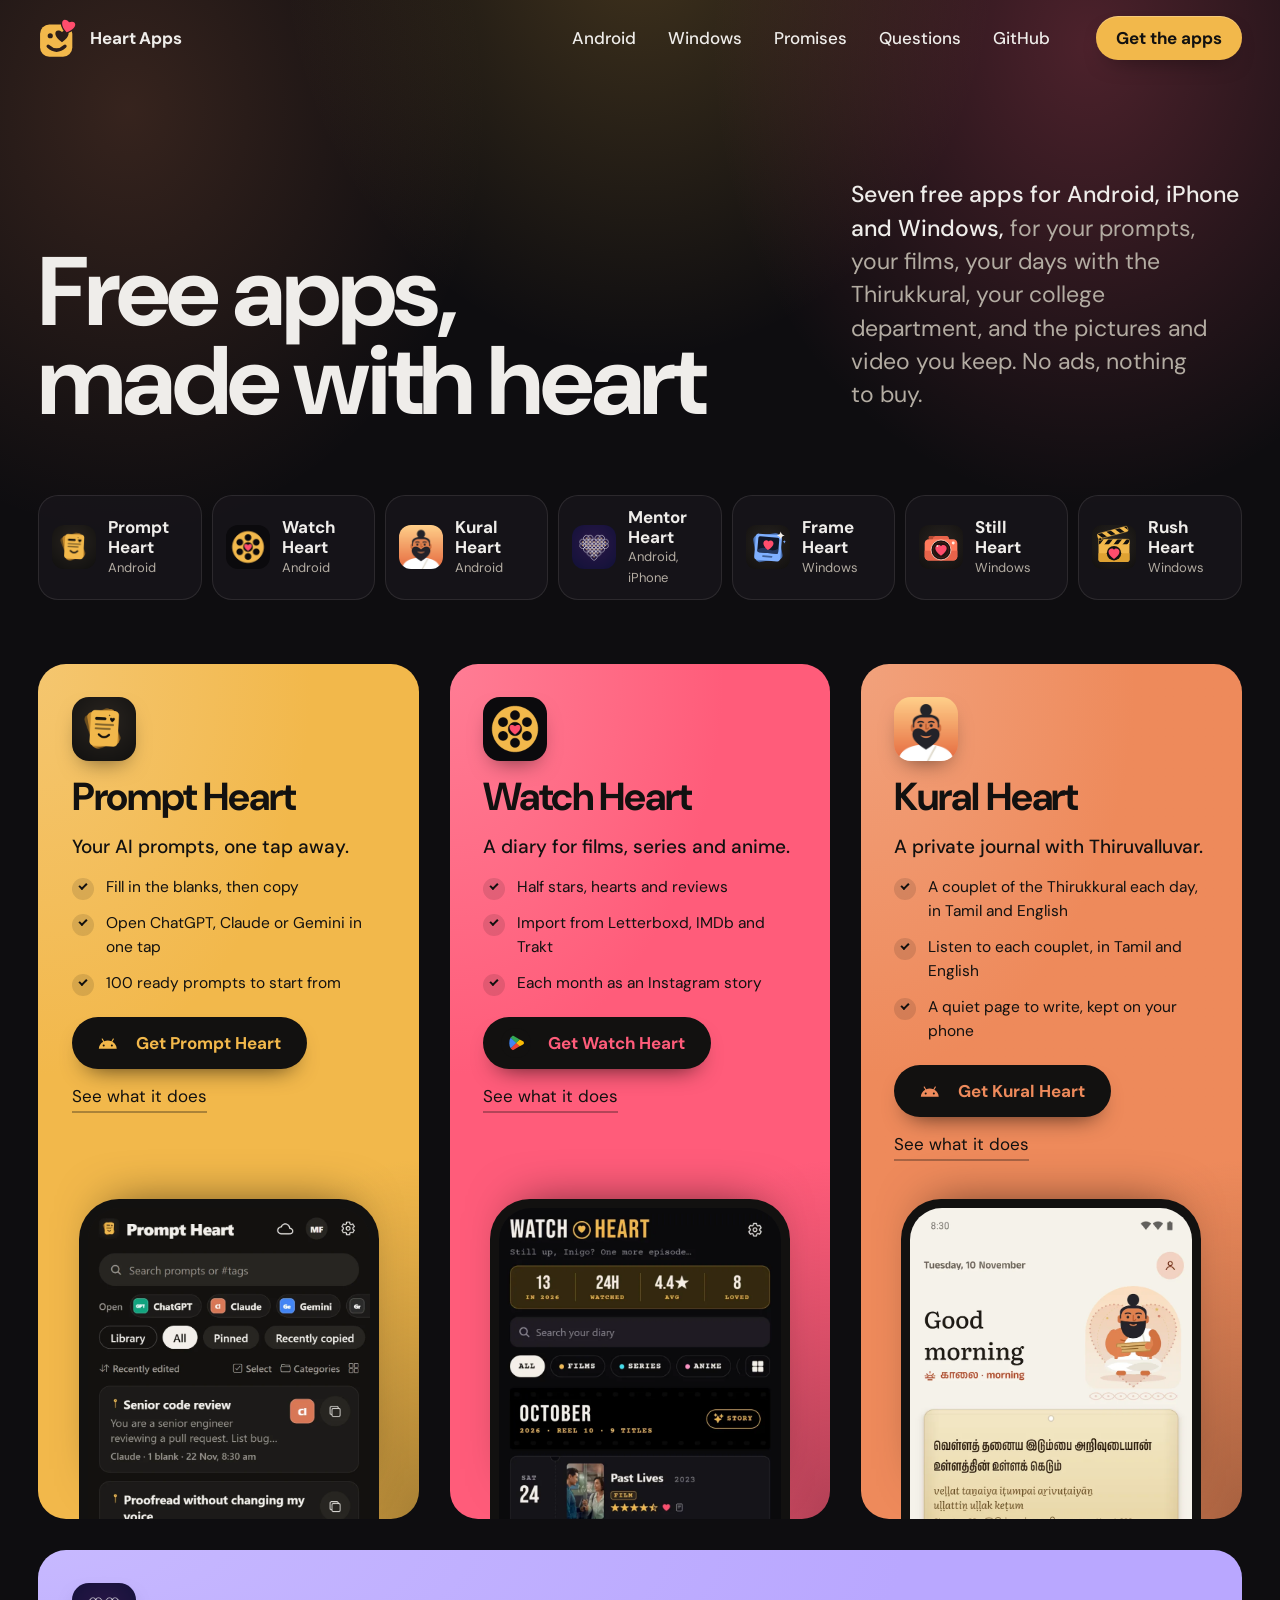
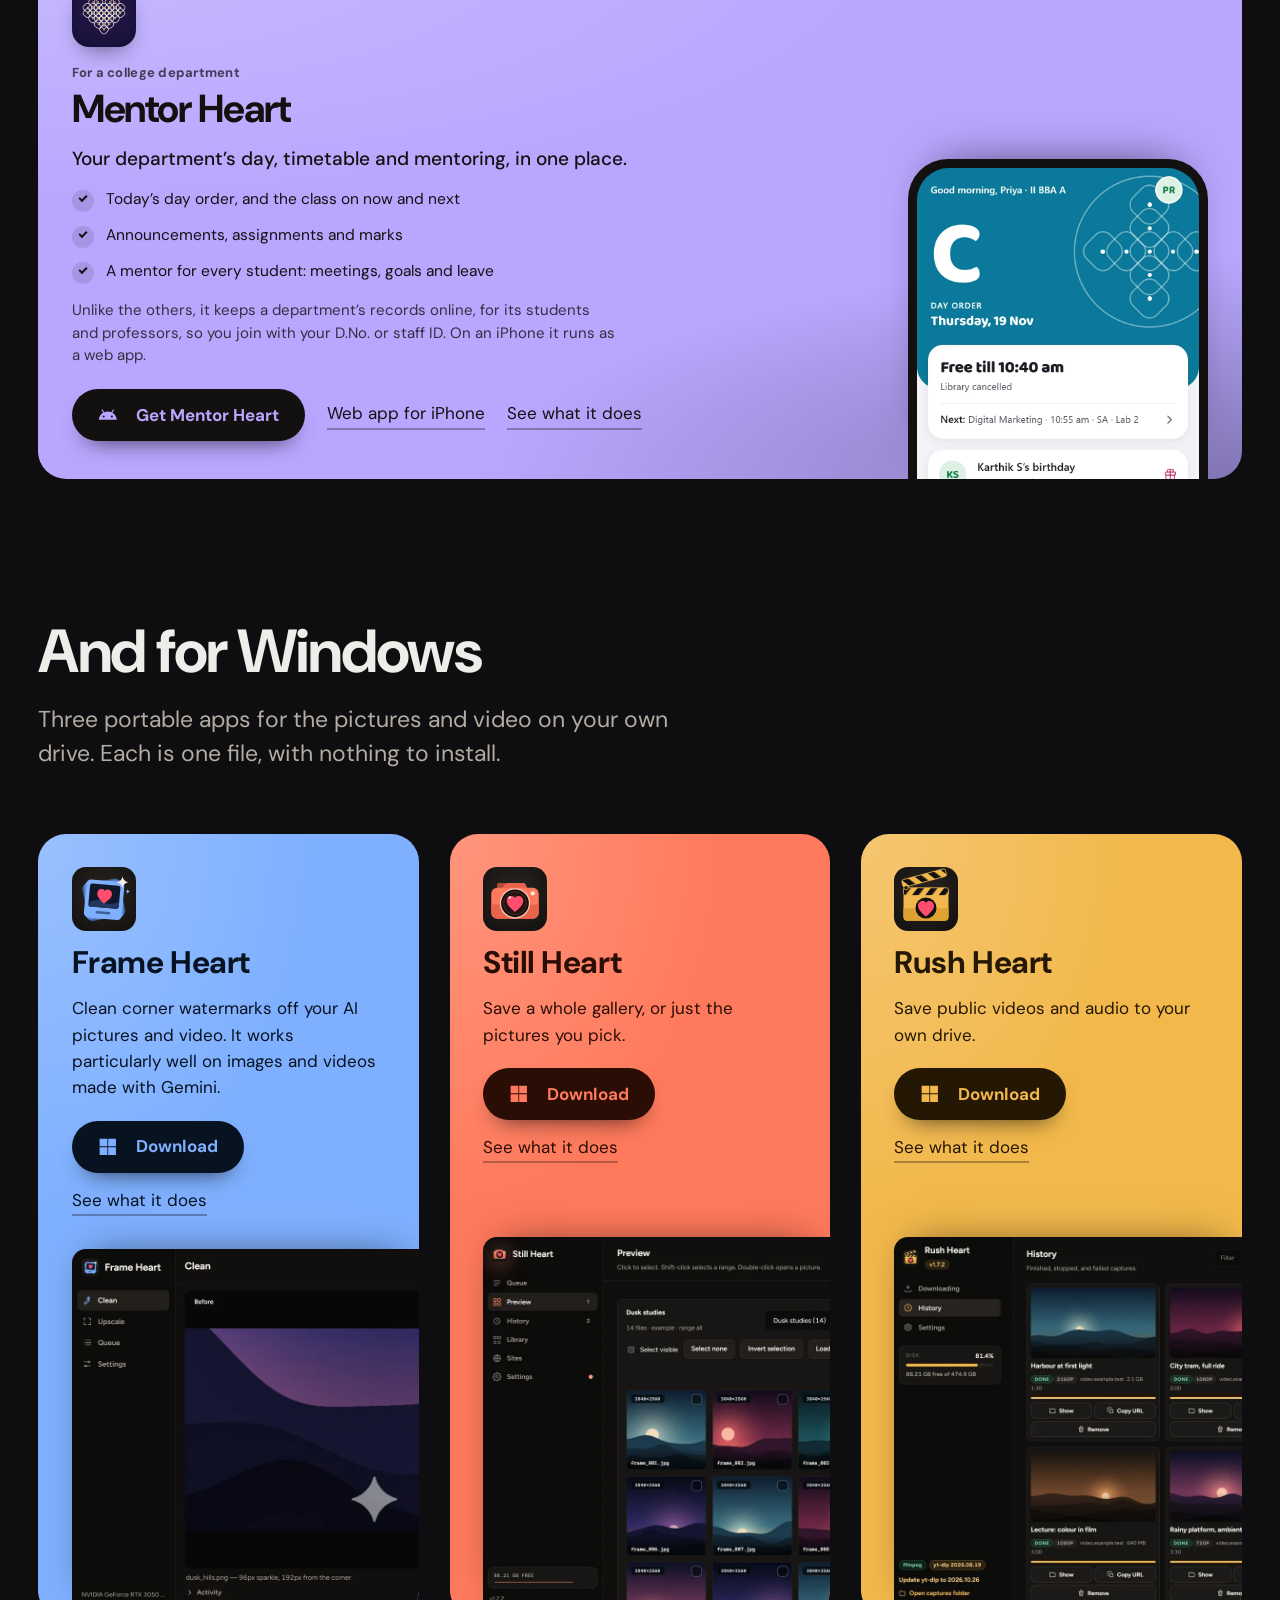
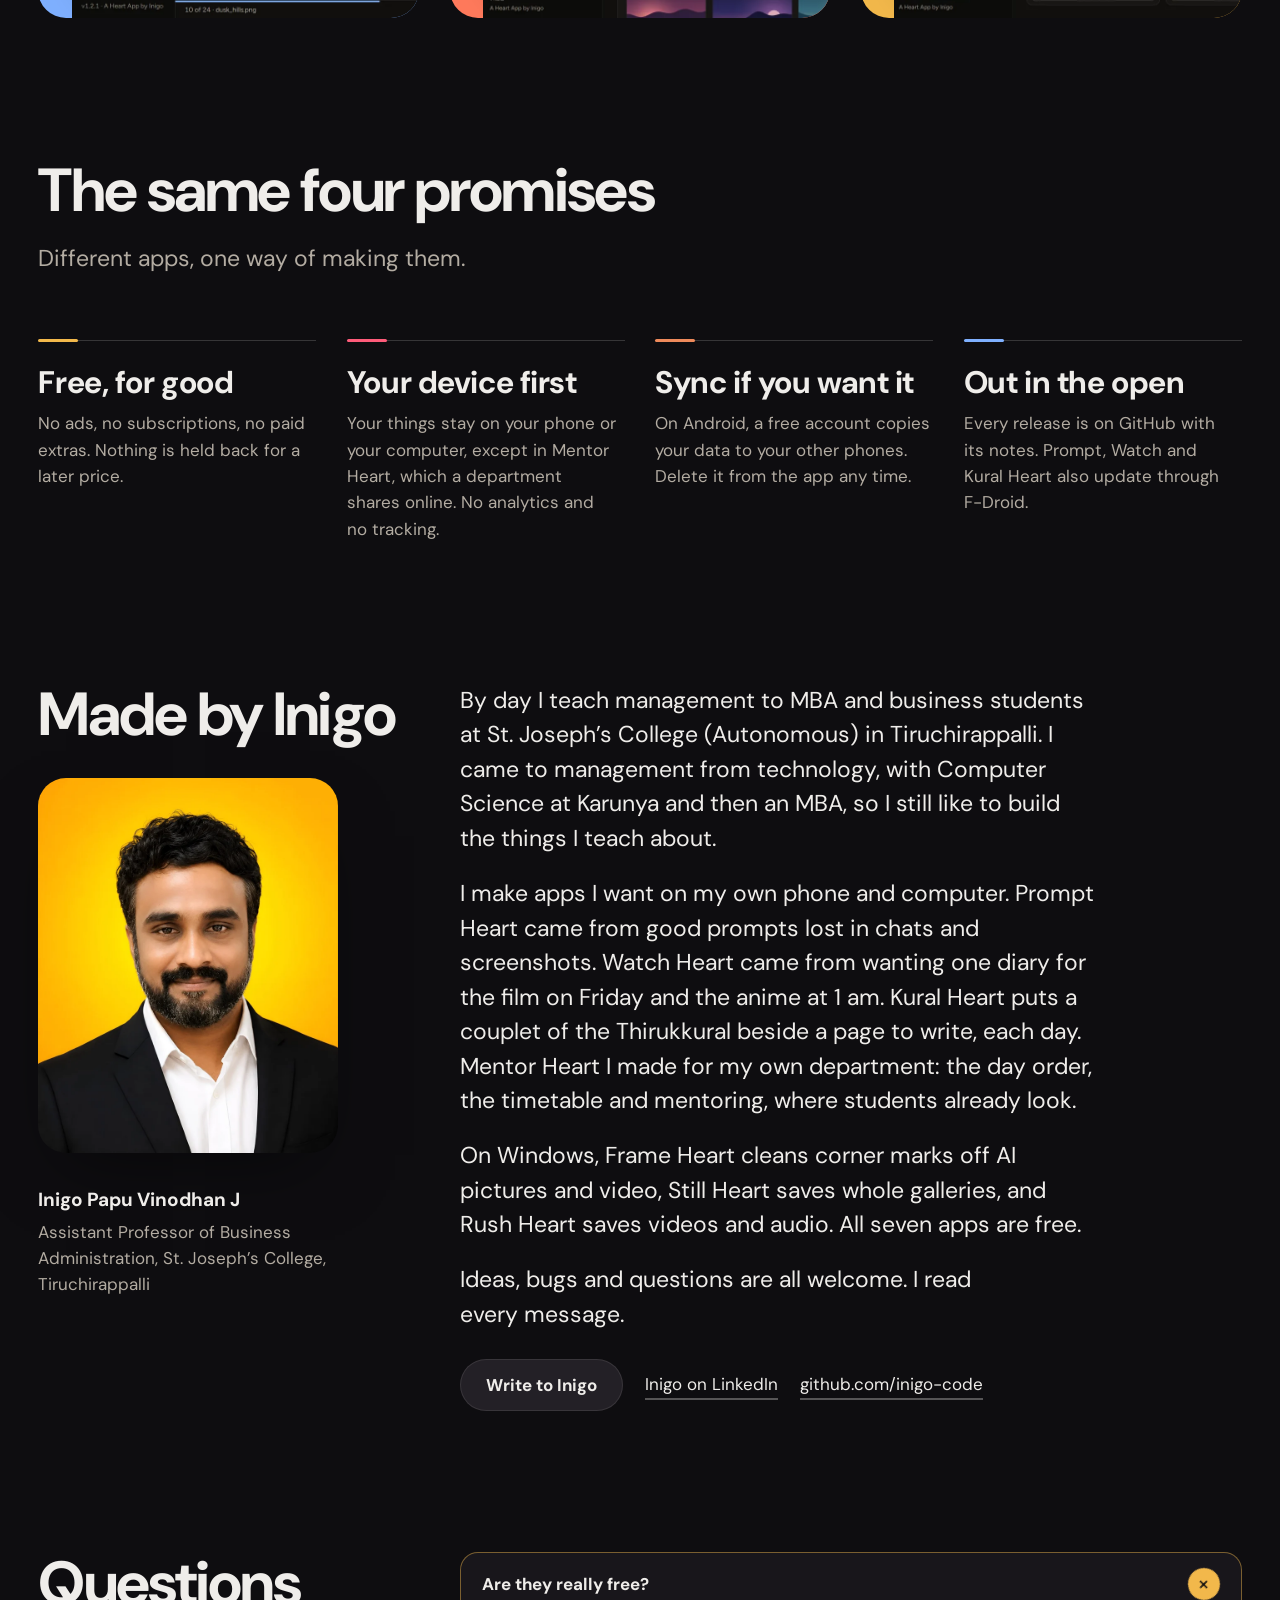
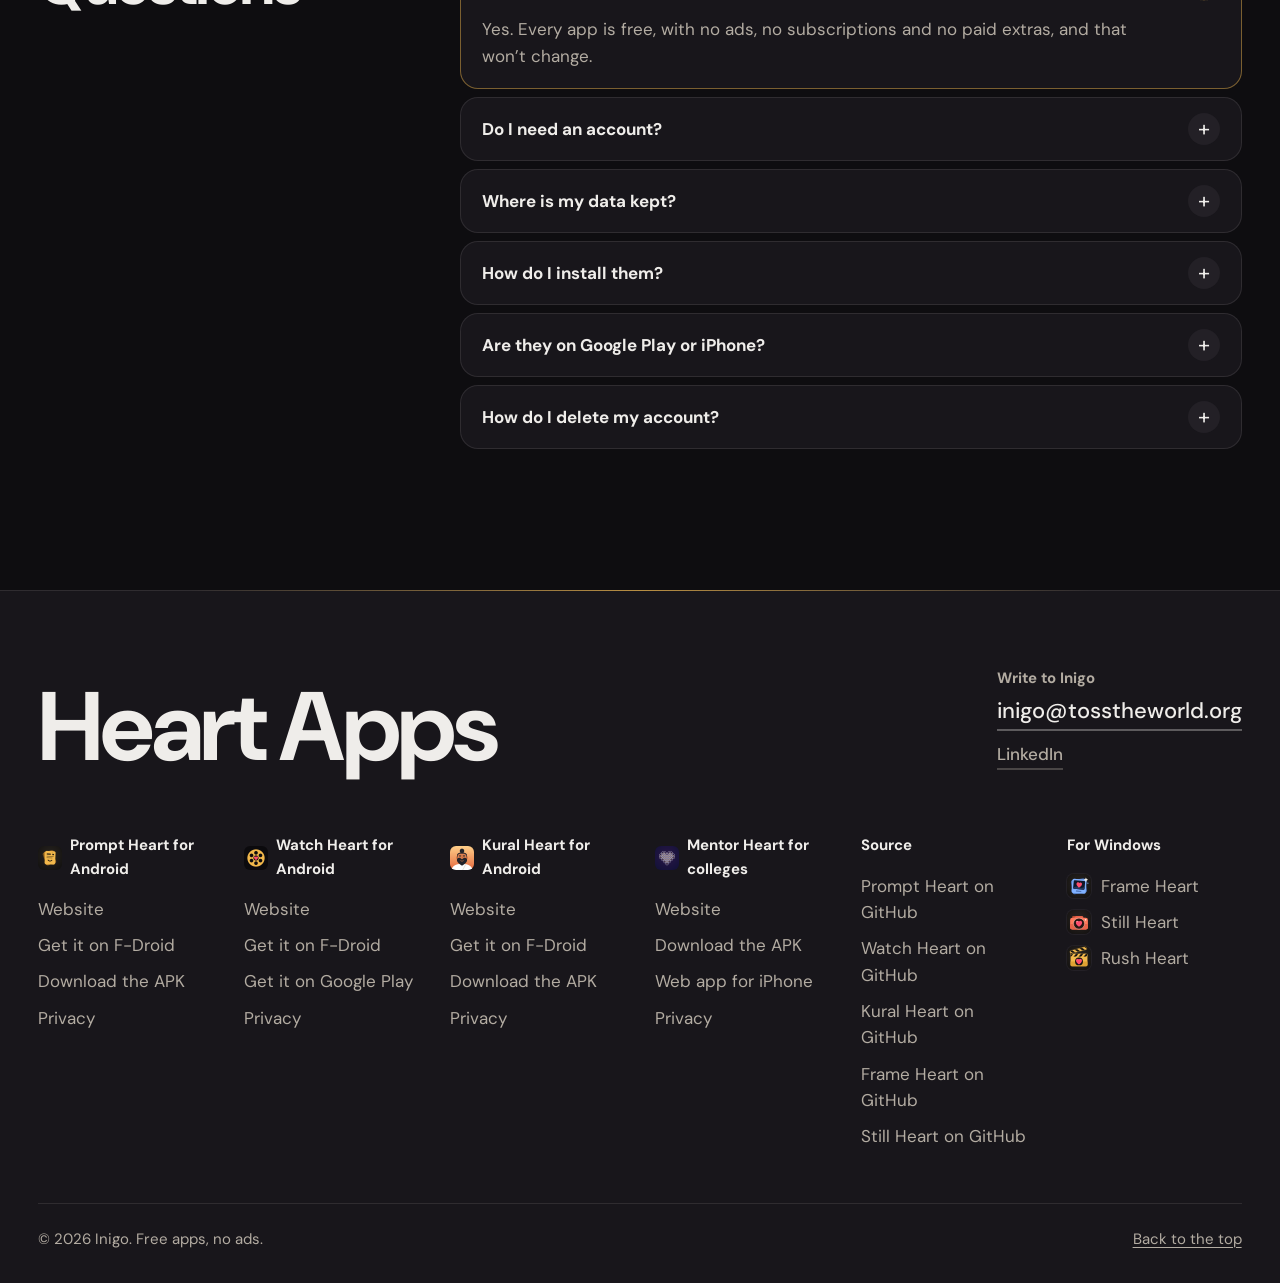
==== commit 00a535d5: "Download the APK from mh.inigo.co.in, for networks that block GitHub's release files" ====
--- a/index.html
+++ b/index.html
@@ -123,7 +123,7 @@
         </ul>
         <p class="app-note">Unlike the others, it keeps a department’s records online, for its students and professors, so you join with your D.No. or staff ID. On an iPhone it runs as a web app.</p>
         <p class="actions">
-          <a class="button" href="https://github.com/inigo-code/mentor-heart-releases/releases/latest/download/mentorheart.apk" aria-label="Get Mentor Heart for Android"><svg class="button-logo" viewBox="0 0 24 24" aria-hidden="true" focusable="false"><path d="M17.6 9.48l1.84-3.18c.16-.31.04-.69-.26-.85-.29-.15-.65-.06-.83.22l-1.88 3.24a11.43 11.43 0 0 0-8.94 0L5.65 5.67c-.19-.28-.55-.37-.84-.22-.3.16-.42.54-.26.85L6.4 9.48A10.78 10.78 0 0 0 1 18h22a10.78 10.78 0 0 0-5.4-8.52zM7 15.25a1.25 1.25 0 1 1 0-2.5 1.25 1.25 0 0 1 0 2.5zm10 0a1.25 1.25 0 1 1 0-2.5 1.25 1.25 0 0 1 0 2.5z"/></svg>Get Mentor Heart</a>
+          <a class="button" href="https://mh.inigo.co.in/mentorheart.apk" aria-label="Get Mentor Heart for Android"><svg class="button-logo" viewBox="0 0 24 24" aria-hidden="true" focusable="false"><path d="M17.6 9.48l1.84-3.18c.16-.31.04-.69-.26-.85-.29-.15-.65-.06-.83.22l-1.88 3.24a11.43 11.43 0 0 0-8.94 0L5.65 5.67c-.19-.28-.55-.37-.84-.22-.3.16-.42.54-.26.85L6.4 9.48A10.78 10.78 0 0 0 1 18h22a10.78 10.78 0 0 0-5.4-8.52zM7 15.25a1.25 1.25 0 1 1 0-2.5 1.25 1.25 0 0 1 0 2.5zm10 0a1.25 1.25 0 1 1 0-2.5 1.25 1.25 0 0 1 0 2.5z"/></svg>Get Mentor Heart</a>
           <a class="link" href="https://mh.inigo.co.in">Web app for iPhone</a>
           <a class="link" href="https://heartapps.github.io/mentor-heart/">See what it does</a>
         </p>
@@ -230,7 +230,7 @@
       <nav aria-label="Prompt Heart for Android"><h2 class="foot-app"><img src="assets/prompt-heart.png" width="24" height="24" alt="">Prompt Heart for Android</h2><a href="https://inigo-code.github.io/prompt-heart-site/">Website</a><a href="https://inigo-code.github.io/prompt-heart-site/fdroid.html">Get it on F-Droid</a><a href="https://github.com/inigo-code/prompt-heart/releases/latest/download/promptheart.apk">Download the APK</a><a href="https://inigo-code.github.io/prompt-heart-site/privacy.html">Privacy</a></nav>
       <nav aria-label="Watch Heart for Android"><h2 class="foot-app"><img src="assets/watch-heart.png" width="24" height="24" alt="">Watch Heart for Android</h2><a href="https://inigo-code.github.io/watch-heart-site/">Website</a><a href="https://inigo-code.github.io/watch-heart-site/fdroid.html">Get it on F-Droid</a><a href="https://play.google.com/store/apps/details?id=com.inigocode.watchheart">Get it on Google Play</a><a href="https://inigo-code.github.io/watch-heart-site/privacy.html">Privacy</a></nav>
       <nav aria-label="Kural Heart for Android"><h2 class="foot-app"><img src="assets/kural-heart.png" width="24" height="24" alt="">Kural Heart for Android</h2><a href="https://inigo-code.github.io/kural-heart-site/">Website</a><a href="https://inigo-code.github.io/kural-heart-site/fdroid.html">Get it on F-Droid</a><a href="https://github.com/inigo-code/kural-heart/releases/latest/download/kuralheart.apk">Download the APK</a><a href="https://inigo-code.github.io/kural-heart-site/privacy.html">Privacy</a></nav>
-      <nav aria-label="Mentor Heart for colleges"><h2 class="foot-app"><img src="assets/mentor-heart.png" width="24" height="24" alt="">Mentor Heart for colleges</h2><a href="https://heartapps.github.io/mentor-heart/">Website</a><a href="https://github.com/inigo-code/mentor-heart-releases/releases/latest/download/mentorheart.apk">Download the APK</a><a href="https://mh.inigo.co.in">Web app for iPhone</a><a href="https://heartapps.github.io/mentor-heart/privacy.html">Privacy</a></nav>
+      <nav aria-label="Mentor Heart for colleges"><h2 class="foot-app"><img src="assets/mentor-heart.png" width="24" height="24" alt="">Mentor Heart for colleges</h2><a href="https://heartapps.github.io/mentor-heart/">Website</a><a href="https://mh.inigo.co.in/mentorheart.apk">Download the APK</a><a href="https://mh.inigo.co.in">Web app for iPhone</a><a href="https://heartapps.github.io/mentor-heart/privacy.html">Privacy</a></nav>
       <nav aria-label="Source"><h2>Source</h2><a href="https://github.com/inigo-code/prompt-heart">Prompt Heart on GitHub</a><a href="https://github.com/inigo-code/watch-heart">Watch Heart on GitHub</a><a href="https://github.com/inigo-code/kural-heart">Kural Heart on GitHub</a><a href="https://github.com/inigo-code/frame-heart">Frame Heart on GitHub</a><a href="https://github.com/inigo-code/still-heart">Still Heart on GitHub</a></nav>
       <nav aria-label="For Windows"><h2>For Windows</h2><a class="to-app" href="https://inigo-code.github.io/frame-heart-site/"><img src="assets/frame-heart.svg" width="24" height="24" alt="">Frame Heart</a><a class="to-app" href="https://inigo-code.github.io/still-heart-site/"><img src="assets/still-heart.svg" width="24" height="24" alt="">Still Heart</a><a class="to-app" href="https://inigo-code.github.io/rush-heart-site/"><img src="assets/rush-heart.svg" width="24" height="24" alt="">Rush Heart</a></nav>
     </div>
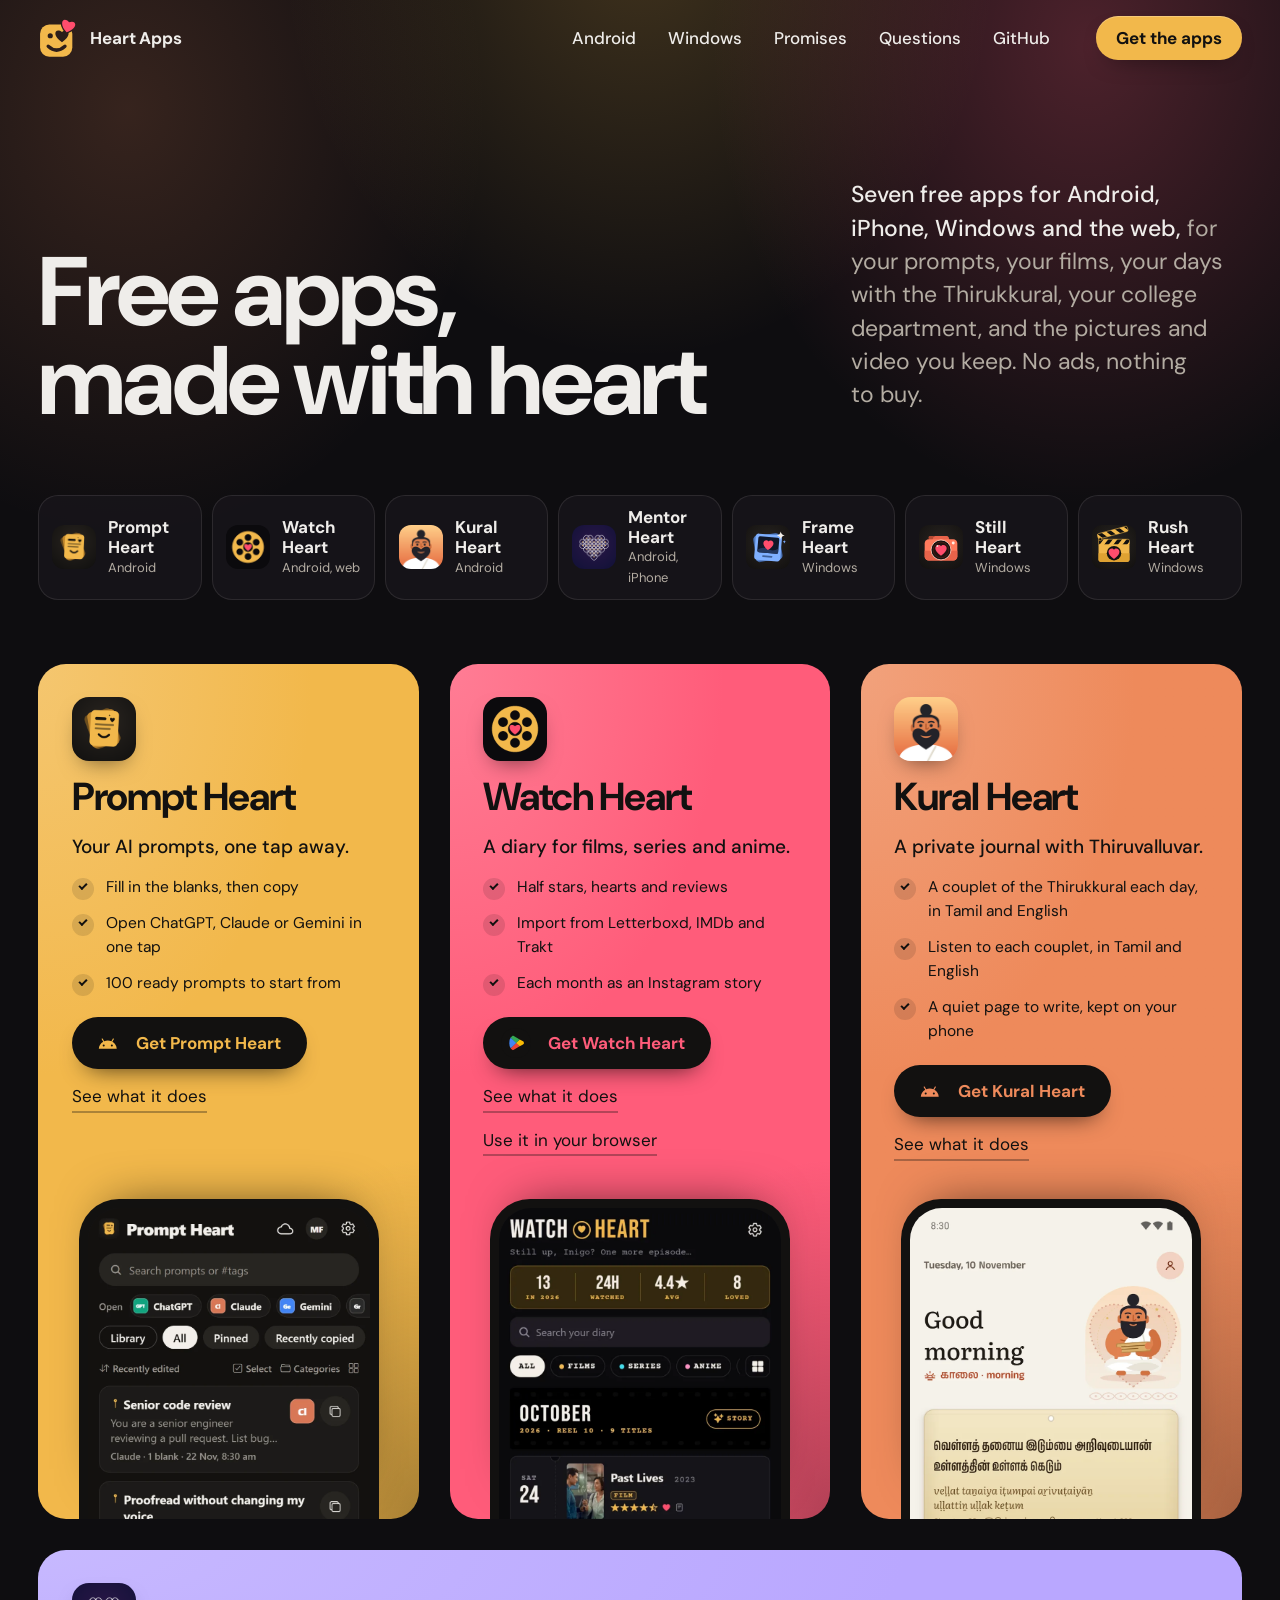
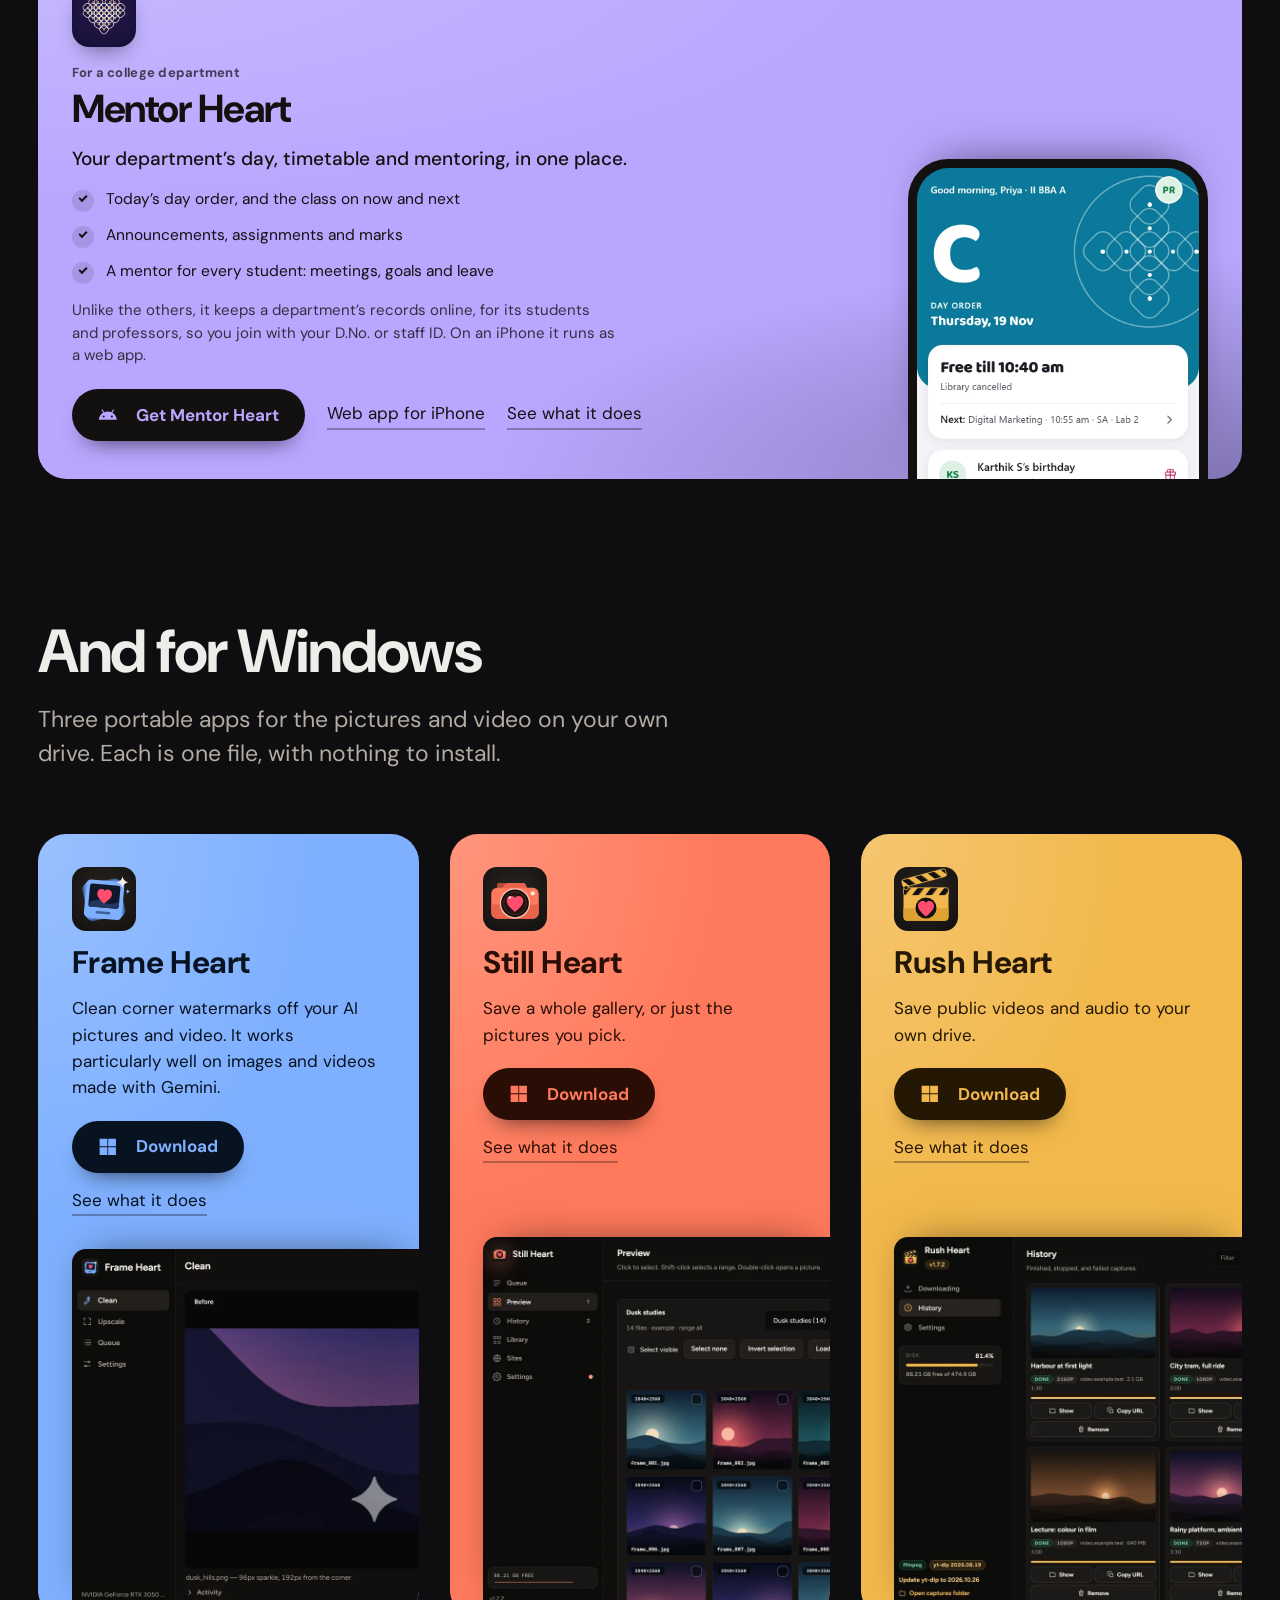
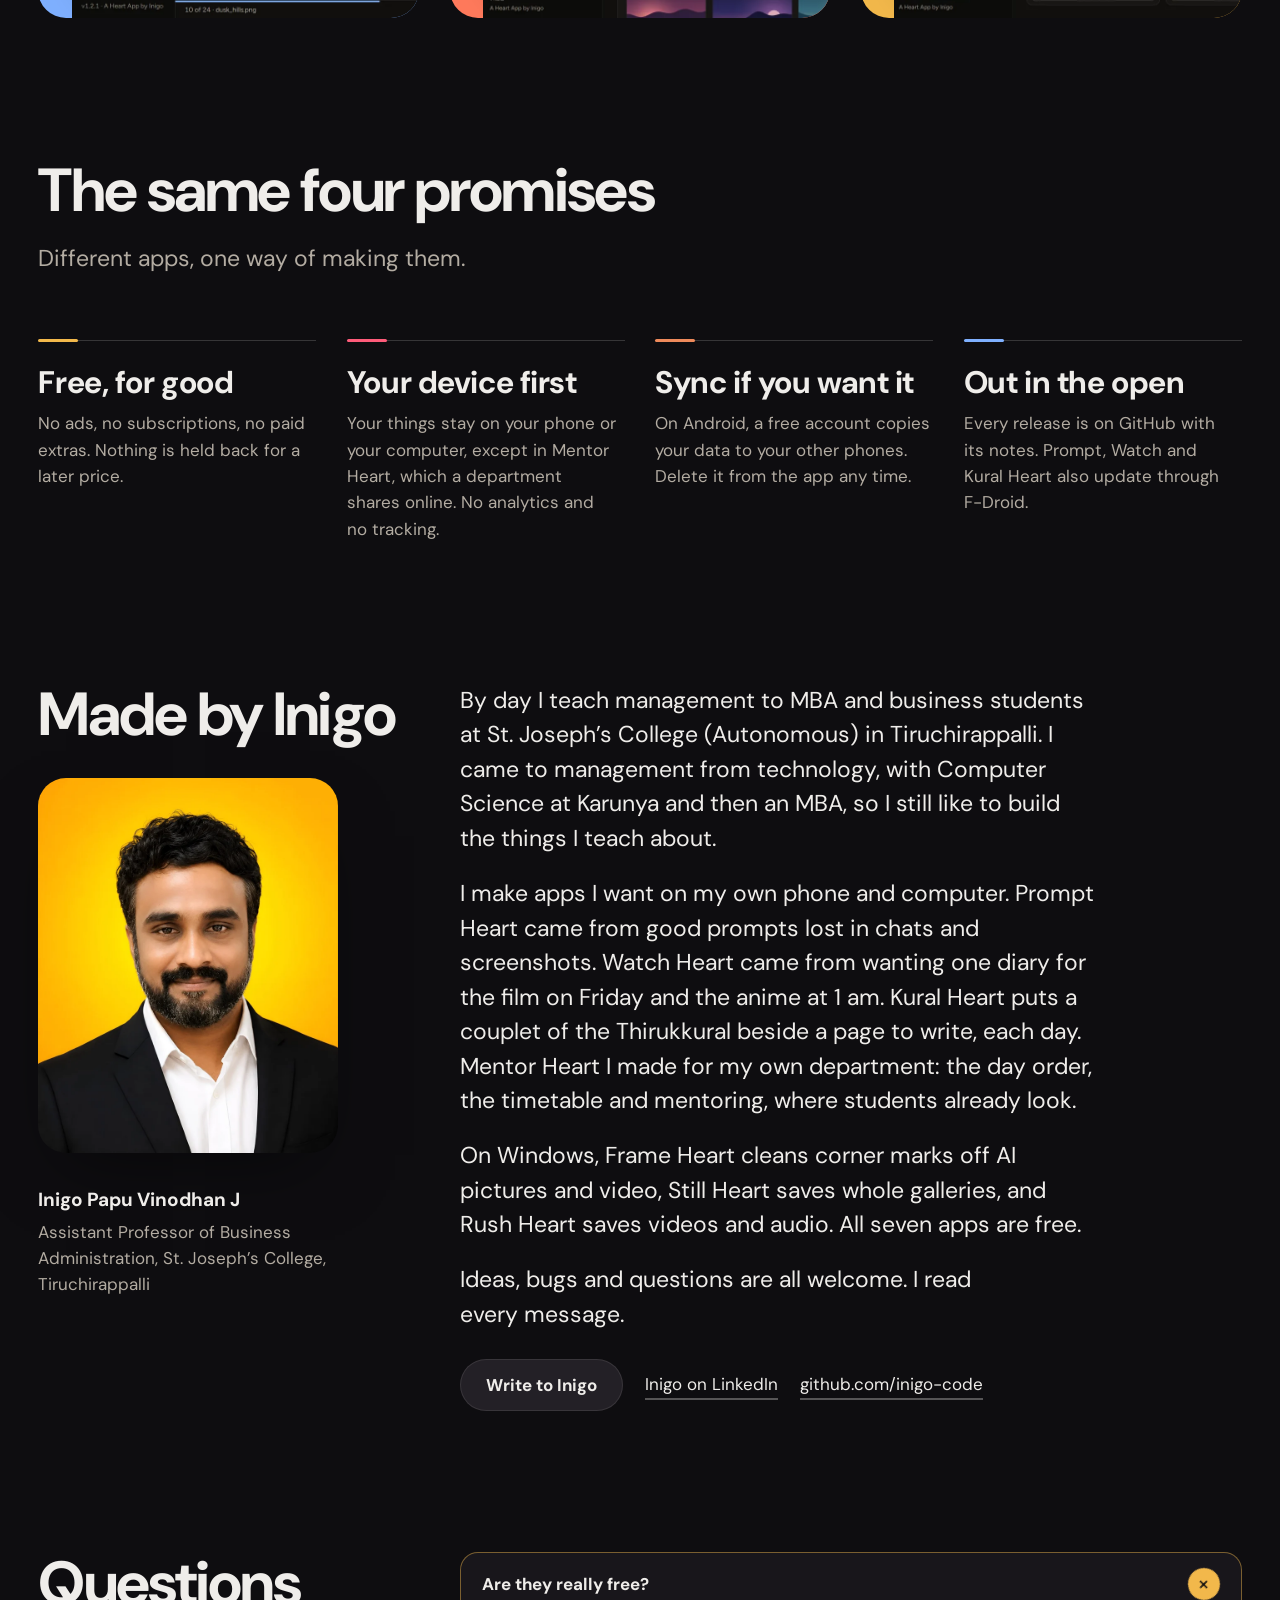
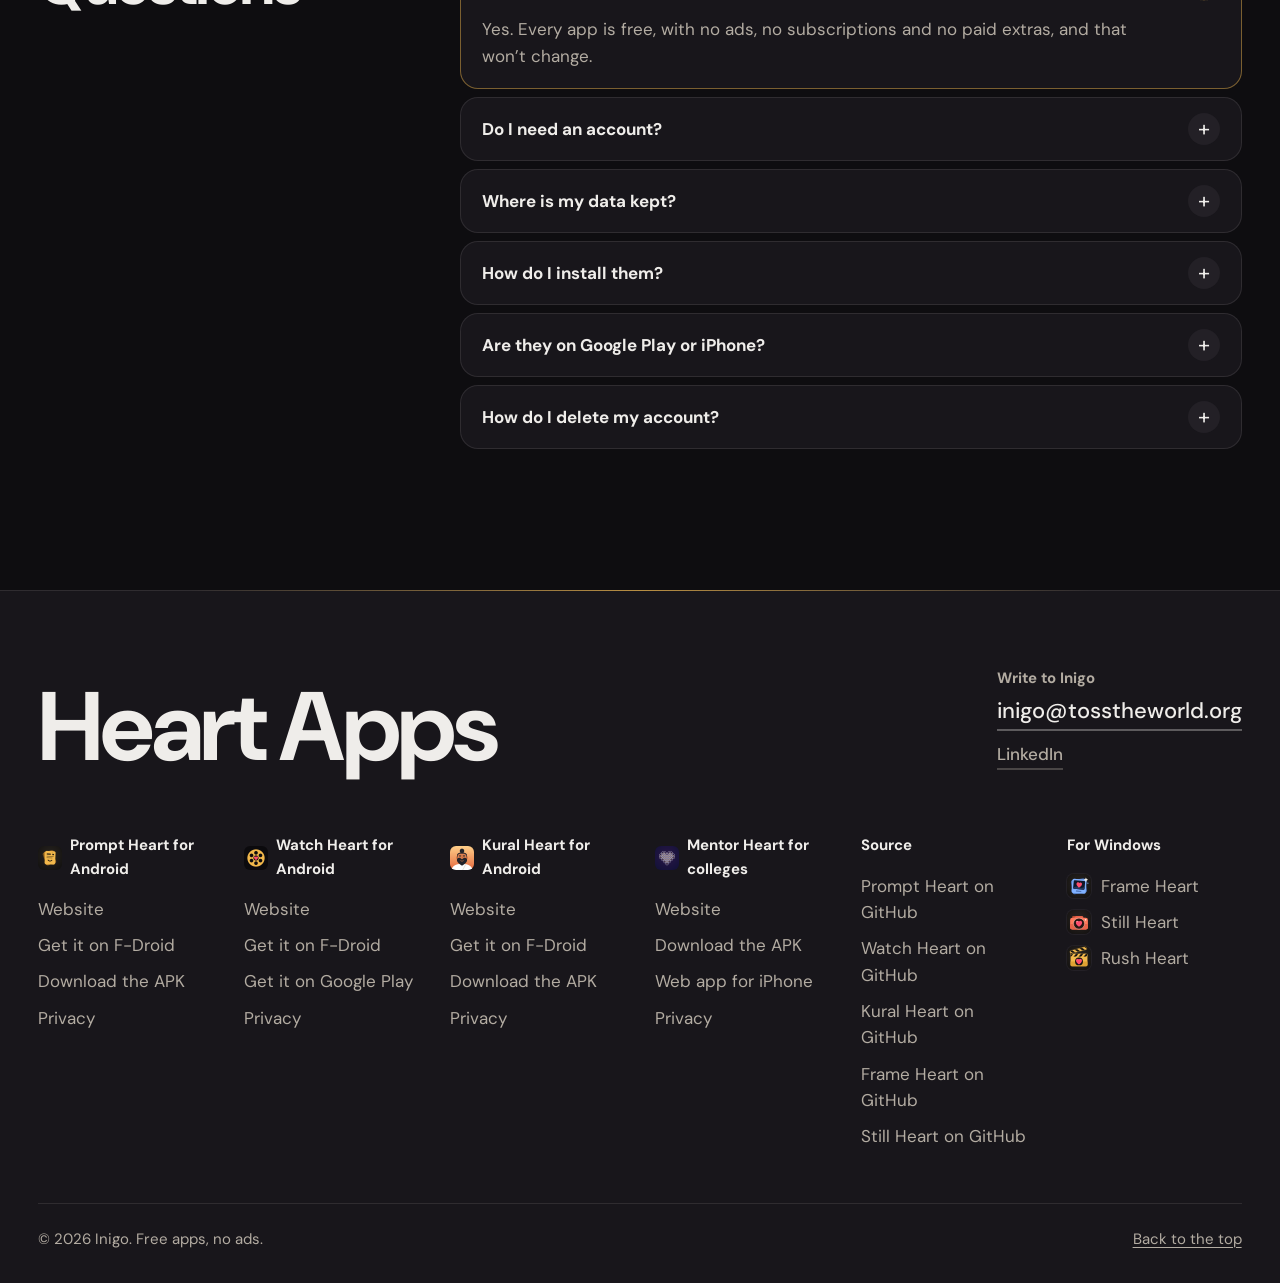
==== commit 5847177a: "Watch Heart: Android and web, with a link to watchheart.in" ====
--- a/index.html
+++ b/index.html
@@ -42,10 +42,10 @@
 
   <section class="intro wrap" aria-labelledby="hero-title">
     <h1 id="hero-title" class="h1" data-reveal>Free apps,<br> made with heart</h1>
-    <p class="lede" data-reveal style="--i:1"><strong>Seven free apps for Android, iPhone and Windows,</strong> for your prompts, your films, your days with the Thirukkural, your college department, and the pictures and video you keep. No ads, nothing to buy.</p>
+    <p class="lede" data-reveal style="--i:1"><strong>Seven free apps for Android, iPhone, Windows and the web,</strong> for your prompts, your films, your days with the Thirukkural, your college department, and the pictures and video you keep. No ads, nothing to buy.</p>
     <nav class="family" aria-label="All seven apps" data-reveal style="--i:2">
       <a href="https://inigo-code.github.io/prompt-heart-site/"><img src="assets/prompt-heart.png" width="44" height="44" alt=""><span><strong>Prompt Heart</strong><small>Android</small></span></a>
-      <a href="https://inigo-code.github.io/watch-heart-site/"><img src="assets/watch-heart.png" width="44" height="44" alt=""><span><strong>Watch Heart</strong><small>Android</small></span></a>
+      <a href="https://inigo-code.github.io/watch-heart-site/"><img src="assets/watch-heart.png" width="44" height="44" alt=""><span><strong>Watch Heart</strong><small>Android, web</small></span></a>
       <a href="https://inigo-code.github.io/kural-heart-site/"><img src="assets/kural-heart.png" width="44" height="44" alt=""><span><strong>Kural Heart</strong><small>Android</small></span></a>
       <a href="https://heartapps.github.io/mentor-heart/"><img src="assets/mentor-heart.png" width="44" height="44" alt=""><span><strong>Mentor Heart</strong><small>Android, iPhone</small></span></a>
       <a class="win" href="https://inigo-code.github.io/frame-heart-site/"><img src="assets/frame-heart.svg" width="44" height="44" alt=""><span><strong>Frame Heart</strong><small>Windows</small></span></a>
@@ -87,6 +87,7 @@
         <p class="actions">
           <a class="button" href="https://play.google.com/store/apps/details?id=com.inigocode.watchheart" aria-label="Get Watch Heart on Google Play"><svg class="button-logo button-play" viewBox="0 0 29 32" aria-hidden="true" focusable="false"><path d="M13.54 15.28.12 29.34a3.66 3.66 0 0 0 5.33 2.16l15.1-8.6Z" fill="#EA4335"/><path d="m27.11 12.89-6.53-3.74-7.35 6.45 7.38 7.28 6.48-3.7a3.54 3.54 0 0 0 1.5-4.79 3.62 3.62 0 0 0-1.5-1.5z" fill="#FBBC04"/><path d="M.12 2.66a3.57 3.57 0 0 0-.12.92v24.84a3.57 3.57 0 0 0 .12.92L14 15.64Z" fill="#4285F4"/><path d="m13.64 16 6.94-6.85L5.5.51A3.73 3.73 0 0 0 3.63 0 3.64 3.64 0 0 0 .12 2.65Z" fill="#34A853"/></svg>Get Watch Heart</a>
           <a class="link" href="https://inigo-code.github.io/watch-heart-site/">See what it does</a>
+          <a class="link" href="https://watchheart.in/">Use it in your browser</a>
         </p>
       </div>
       <figure class="app-shot phone"><img src="assets/wh-diary.webp" width="780" height="1689" alt="Watch Heart's diary: October as a reel of film, each viewing a ticket stub with its poster, stars and a heart"></figure>
